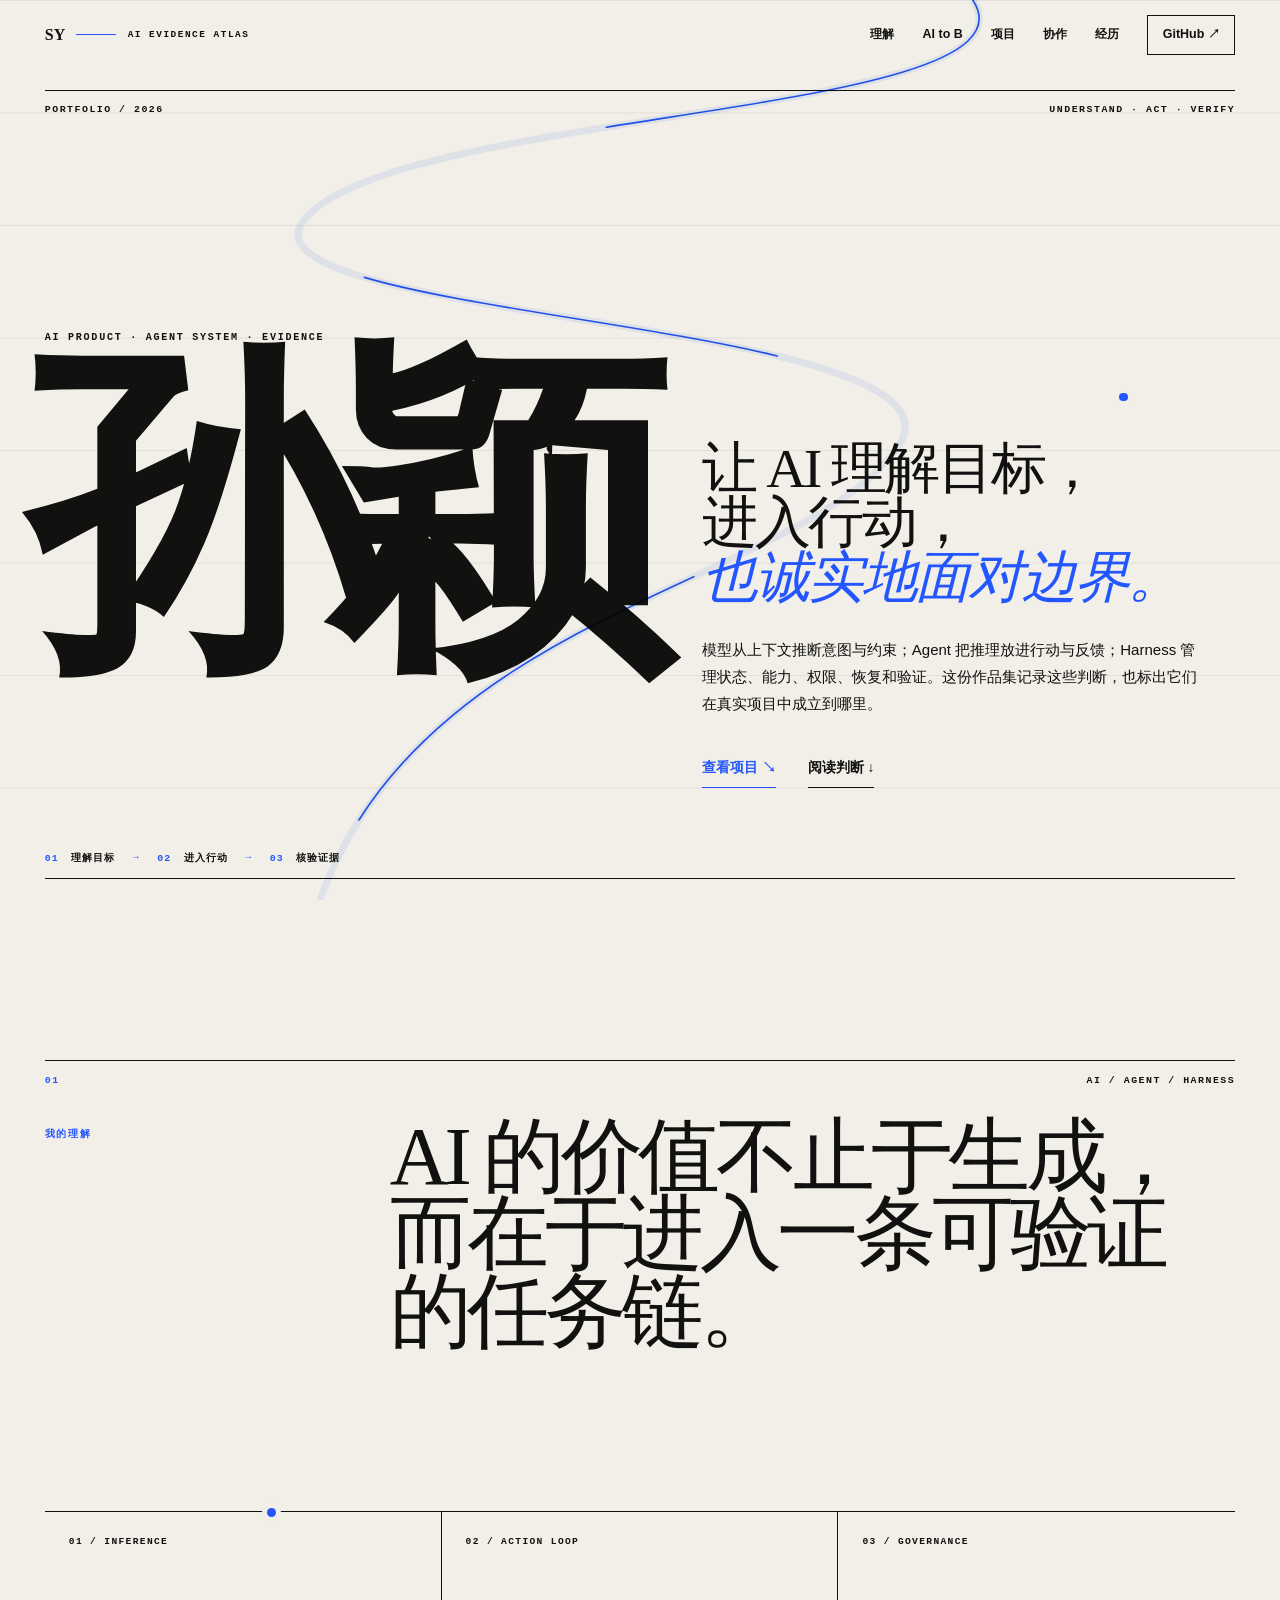
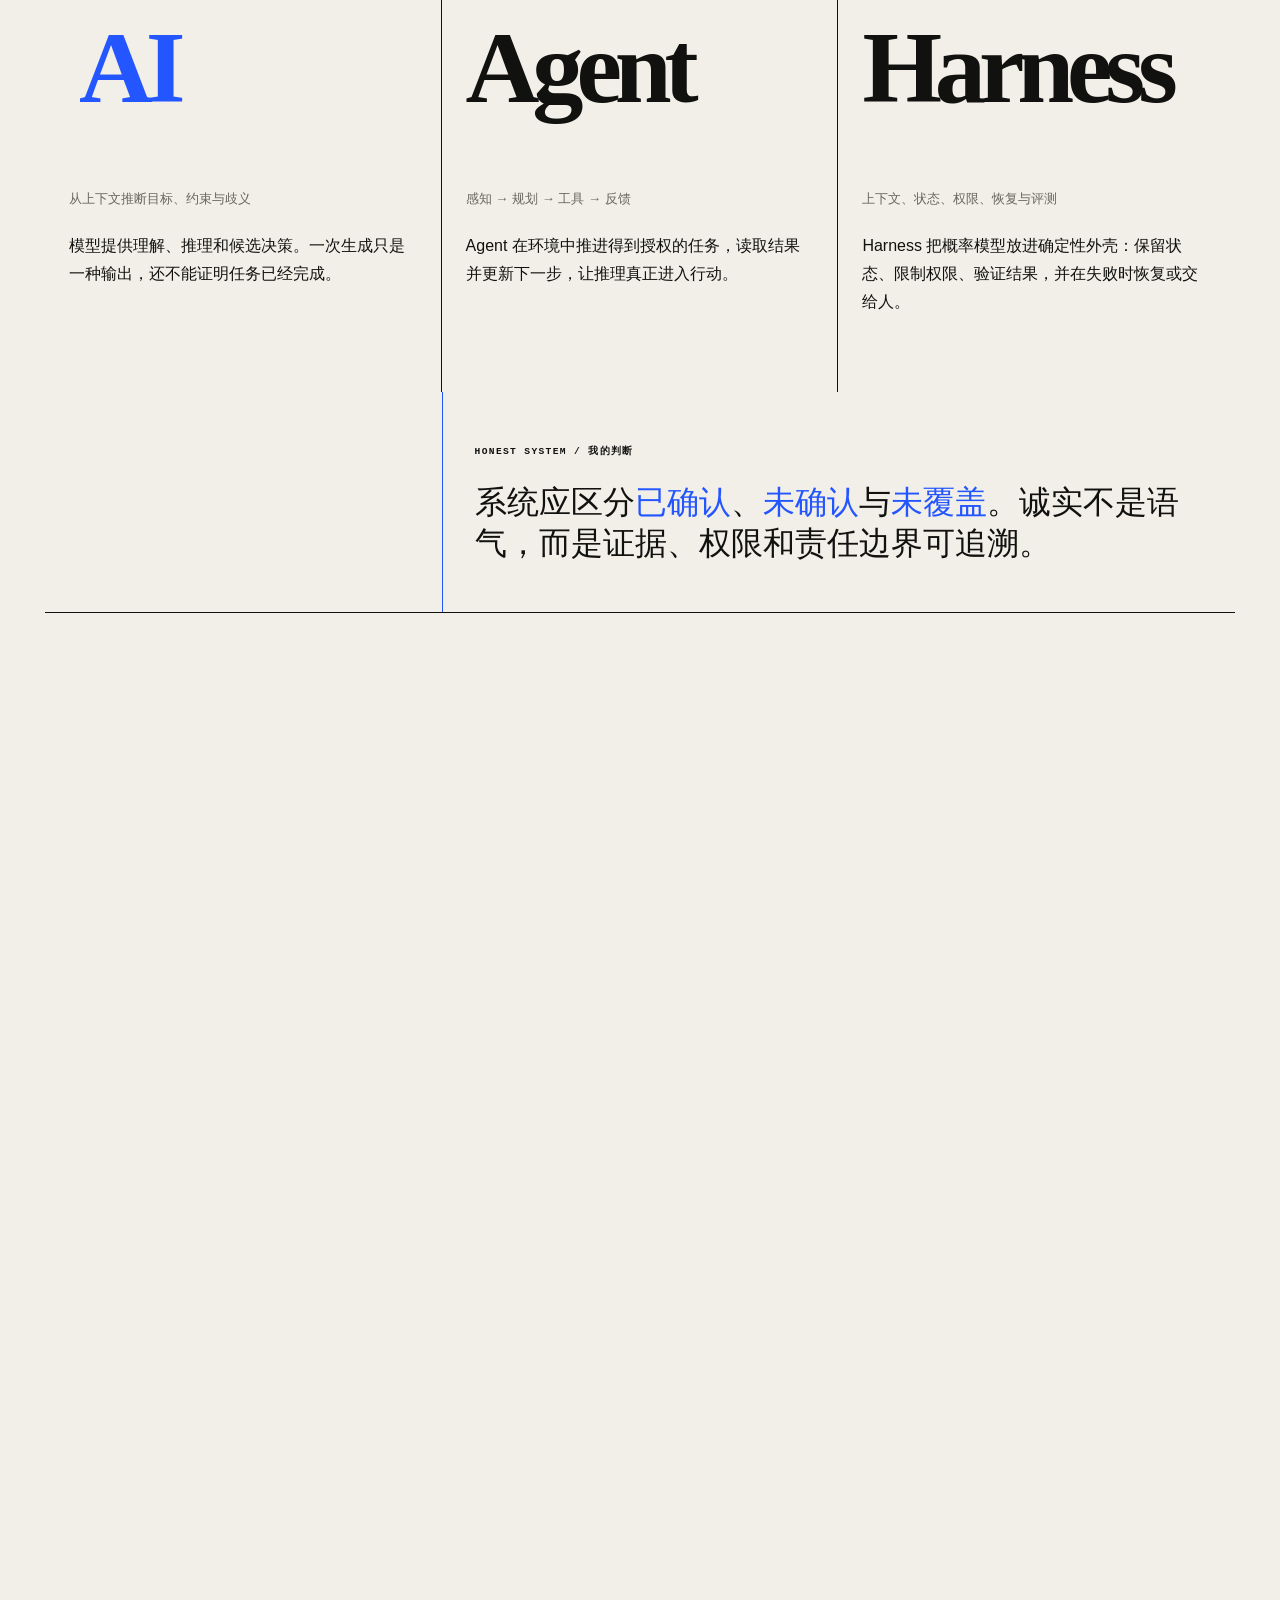
==== outputs/index.html @ bd870096 "使用真实 Slide Studio 状态重构案例" ====
<!DOCTYPE html>
<html lang="zh-CN">
<head>
  <meta charset="utf-8">
  <meta name="viewport" content="width=device-width, initial-scale=1">
  <meta name="theme-color" content="#f1efe7">
  <meta name="description" content="孙颖的 AI 作品集：AI、Agent、Harness 与真实项目的证据地图。">
  <link rel="icon" href="data:,">
  <script>document.documentElement.classList.add('has-js')</script>
  <link rel="stylesheet" href="evidence-atlas.css">
  <title>孙颖 · AI Evidence Atlas</title>
</head>
<body>
  <a class="skip-link" href="#content">跳到正文</a>
  <svg class="evidence-thread" id="evidenceThread" viewBox="0 0 100 100" preserveAspectRatio="none" aria-hidden="true">
    <path class="thread-shadow" d="M76 1 C78 9 16 10 17 19 S84 24 79 34 S16 42 18 52 S84 61 79 71 S16 80 20 99"/>
    <path class="thread-line" id="threadPath" d="M76 1 C78 9 16 10 17 19 S84 24 79 34 S16 42 18 52 S84 61 79 71 S16 80 20 99"/>
  </svg>

  <header class="site-header" id="siteHeader">
    <a class="wordmark" href="#top" aria-label="回到首页"><span>SY</span><i></i><small>AI EVIDENCE ATLAS</small></a>
    <button class="menu-toggle" type="button" aria-label="打开导航" aria-expanded="false" aria-controls="primaryNav"><span></span><span></span></button>
    <nav class="primary-nav" id="primaryNav" aria-label="主导航">
      <a href="#atlas">理解</a><a href="#business">AI to B</a><a href="#projects">项目</a><a href="#method">协作</a><a href="#experience">经历</a>
      <a class="nav-source" href="https://github.com/Ying-A1" target="_blank" rel="noopener noreferrer">GitHub ↗</a>
    </nav>
  </header>

  <main id="content">
    <section class="hero chapter" id="top" data-chapter="hero">
      <div class="hero-register" aria-hidden="true"><span>PORTFOLIO / 2026</span><span>UNDERSTAND · ACT · VERIFY</span></div>
      <div class="hero-name-wrap"><p class="hero-prelude">AI PRODUCT · AGENT SYSTEM · EVIDENCE</p><p class="hero-name"><span>孙</span><span>颖</span></p></div>
      <div class="hero-thesis" data-thread data-thread-x="76">
        <span class="thread-node" aria-hidden="true"></span>
        <h1>让 AI 理解目标，<br>进入行动，<br><em>也诚实地面对边界。</em></h1>
        <p>模型从上下文推断意图与约束；Agent 把推理放进行动与反馈；Harness 管理状态、能力、权限、恢复和验证。这份作品集记录这些判断，也标出它们在真实项目中成立到哪里。</p>
        <div class="hero-actions"><a class="text-link text-link-primary" href="#projects">查看项目 <span>↘</span></a><a class="text-link" href="#atlas">阅读判断 <span>↓</span></a></div>
      </div>
      <div class="hero-route"><span><i>01</i> 理解目标</span><b>→</b><span><i>02</i> 进入行动</span><b>→</b><span><i>03</i> 核验证据</span></div>
    </section>

    <section class="atlas chapter" id="atlas" data-chapter="atlas">
      <div class="chapter-index"><span>01</span><p>AI / AGENT / HARNESS</p></div>
      <header class="section-heading atlas-heading"><p class="eyebrow">我的理解</p><h2>AI 的价值不止于生成，<br>而在于进入一条可验证的任务链。</h2></header>
      <div class="atlas-map" data-thread data-thread-x="19">
        <span class="thread-node" aria-hidden="true"></span>
        <article class="atlas-node is-active" data-atlas-state="0"><button type="button" aria-pressed="true"><span>01 / INFERENCE</span><strong>AI</strong><i>从上下文推断目标、约束与歧义</i></button><p>模型提供理解、推理和候选决策。一次生成只是一种输出，还不能证明任务已经完成。</p></article>
        <article class="atlas-node" data-atlas-state="1"><button type="button" aria-pressed="false"><span>02 / ACTION LOOP</span><strong>Agent</strong><i>感知 → 规划 → 工具 → 反馈</i></button><p>Agent 在环境中推进得到授权的任务，读取结果并更新下一步，让推理真正进入行动。</p></article>
        <article class="atlas-node" data-atlas-state="2"><button type="button" aria-pressed="false"><span>03 / GOVERNANCE</span><strong>Harness</strong><i>上下文、状态、权限、恢复与评测</i></button><p>Harness 把概率模型放进确定性外壳：保留状态、限制权限、验证结果，并在失败时恢复或交给人。</p></article>
        <aside class="atlas-boundary"><span>HONEST SYSTEM / 我的判断</span><p>系统应区分<strong>已确认</strong>、<strong>未确认</strong>与<strong>未覆盖</strong>。诚实不是语气，而是证据、权限和责任边界可追溯。</p></aside>
      </div>
    </section>

    <section class="business chapter" id="business" data-chapter="business">
      <div class="chapter-index"><span>02</span><p>AI TO BUSINESS</p></div>
      <div class="business-intro"><header class="section-heading"><p class="eyebrow">从能力到业务</p><h2>演示一次成功，<br>只是验证的起点。</h2></header><p>AI to B 需要把模型能力放进数据、权限、评测与运营系统。PoC、业务可用、正式上线和规模化复制，是四个不同结论，需要四组不同证据。</p></div>
      <div class="stage-line" data-thread data-thread-x="78"><span class="thread-node" aria-hidden="true"></span><article><span>01</span><h3>PoC 可运行</h3><p>关键路径能够完成；记录环境、输入与运行日志。</p></article><article><span>02</span><h3>业务可用</h3><p>真实任务效果可评估；有人机分工、Badcase 与回退。</p></article><article><span>03</span><h3>正式上线</h3><p>权限、稳定性、成本与责任链满足生产要求。</p></article><article><span>04</span><h3>规模化复制</h3><p>数据和流程可以复用；版本、运营与迭代持续可控。</p></article></div>
      <div class="decision-matrix"><div class="matrix-label">DECISION AXES</div><article><span>DATA</span><h3>数据与上下文</h3><p>来源、质量、时效、隔离和访问方式。</p></article><article><span>CONTROL</span><h3>权限与部署</h3><p>身份、授权、审批、环境与错误后果。</p></article><article><span>EVAL</span><h3>评测与边界</h3><p>任务指标、人工验收和未覆盖范围。</p></article><article><span>OPS</span><h3>运行与迭代</h3><p>日志、成本、稳定性、恢复和版本管理。</p></article></div>
    </section>

    <section class="projects chapter" id="projects" data-chapter="projects">
      <div class="chapter-index chapter-index-light"><span>03</span><p>SELECTED WORK / REAL ARTIFACTS</p></div>
      <header class="projects-heading"><p class="eyebrow">项目不是陈列品</p><h2>每个项目都是一份<br>可以打开的证据档案。</h2><p>公开项目链接源码或演示；研究和原型只写已经验证的范围。</p></header>
      <article class="project-cinema" id="slide-studio" data-project-cinema data-cinema-state="0">
        <header class="project-cinema-header">
          <div class="dossier-register"><span>PROJECT DOSSIER / 01</span><span>OPEN SOURCE · MIT</span></div>
          <p class="project-cinema-kicker">CODING AGENT SKILL</p>
          <h3>Slide Studio</h3>
          <p class="project-cinema-summary">slide-studio 把 AI 生成的 HTML 幻灯片从一次性交付，变成打开后还能继续编辑、重排、换背景并导出的工作文件。</p>
          <div class="project-cinema-display" aria-hidden="true"><span>SLIDE</span><span>STUDIO</span></div>
        </header>
        <div class="project-cinema-scene">
          <div class="project-cinema-stage">
            <div class="cinema-stage-register" aria-hidden="true"><span>REAL PRODUCT STATES / 1440 × 900</span><span class="cinema-stage-state">01 · OPEN</span></div>
            <a class="cinema-screen" href="https://ying-a1.github.io/slide-studio/" target="_blank" rel="noopener noreferrer" aria-label="打开 Slide Studio 在线演示">
              <span class="cinema-screen-inner">
                <img class="cinema-frame is-active" data-cinema-frame="0" src="assets/slide-studio/live-cover.png" width="1440" height="900" loading="lazy" decoding="async" alt="Slide Studio 打开后的封面幻灯片与浏览器编辑工具栏">
                <img class="cinema-frame" data-cinema-frame="1" src="assets/slide-studio/inline-text-editing.png" width="1440" height="900" loading="lazy" decoding="async" alt="Slide Studio E 模式中直接编辑标题并显示文字格式栏" aria-hidden="true">
                <img class="cinema-frame" data-cinema-frame="2" src="assets/slide-studio/organizer-page-management.png" width="1440" height="900" loading="lazy" decoding="async" alt="Slide Studio O 模式的页面管理器，包含重排、添加、复制、删除与导出操作" aria-hidden="true">
                <img class="cinema-frame" data-cinema-frame="3" src="assets/slide-studio/export-flow.png" width="1440" height="900" loading="lazy" decoding="async" alt="Slide Studio 导出流程所使用的真实幻灯片状态" aria-hidden="true">
              </span>
            </a>
            <div class="cinema-progress" aria-hidden="true"><span></span></div>
            <p class="cinema-stage-caption"><span>01 / 04</span><b class="cinema-stage-caption-copy">打开后的单文件 Deck</b></p>
          </div>
          <ol class="project-cinema-beats" aria-label="Slide Studio 工作流程">
            <li class="cinema-beat is-active" data-cinema-beat="0"><span>01 / OPEN</span><h4>打开，就是<br>工作文件。</h4><p>固定 16:9、零运行时依赖的单文件 Deck，可以直接在浏览器中继续处理。</p></li>
            <li class="cinema-beat" data-cinema-beat="1"><span>02 / EDIT · E</span><h4>按 E，直接<br>修改内容。</h4><p>标题和正文进入直接编辑状态；选中文字后，用格式栏调整字形。</p></li>
            <li class="cinema-beat" data-cinema-beat="2"><span>03 / ORGANIZE · O</span><h4>按 O，重排<br>整份 Deck。</h4><p>页面管理器支持重排、添加、复制、删除，并提供 Export HTML。</p></li>
            <li class="cinema-beat" data-cinema-beat="3"><span>04 / EXPORT</span><h4>把当前修改<br>带回交付。</h4><p>导出当前 DOM 为可下载的 HTML，浏览器里的修改会进入工作文件。</p></li>
          </ol>
          <div class="cinema-gallery" aria-label="Slide Studio 真实界面状态">
            <figure><img src="assets/slide-studio/live-cover.png" width="1440" height="900" loading="lazy" decoding="async" alt="Slide Studio 打开后的封面幻灯片与浏览器编辑工具栏"><figcaption><span>01 / OPEN</span>打开后的单文件 Deck</figcaption></figure>
            <figure><img src="assets/slide-studio/inline-text-editing.png" width="1440" height="900" loading="lazy" decoding="async" alt="Slide Studio E 模式中直接编辑标题并显示文字格式栏"><figcaption><span>02 / EDIT · E</span>直接编辑标题与字形</figcaption></figure>
            <figure><img src="assets/slide-studio/organizer-page-management.png" width="1440" height="900" loading="lazy" decoding="async" alt="Slide Studio O 模式的页面管理器，包含重排、添加、复制、删除与导出操作"><figcaption><span>03 / ORGANIZE · O</span>管理页面并导出 HTML</figcaption></figure>
            <figure><img src="assets/slide-studio/organizer-reordered.png" width="1440" height="900" loading="lazy" decoding="async" alt="Slide Studio 页面管理器完成页面重排后的真实状态"><figcaption><span>03B / REORDER</span>重排后的页面顺序</figcaption></figure>
            <figure><img src="assets/slide-studio/export-flow.png" width="1440" height="900" loading="lazy" decoding="async" alt="Slide Studio 导出流程所使用的真实幻灯片状态"><figcaption><span>04 / EXPORT</span>将当前 DOM 导出为 HTML</figcaption></figure>
          </div>
        </div>
        <ul class="cinema-facts" aria-label="Slide Studio 已验证能力"><li><span>FILE</span><strong>单文件 · 固定 16:9 · 零运行时</strong></li><li><span>E</span><strong>直接编辑文字与字形</strong></li><li><span>O</span><strong>重排 · 添加 · 复制 · 删除 · Export HTML</strong></li><li><span>G</span><strong>打开可选背景工具</strong></li></ul>
        <footer class="project-cinema-footer">
          <p class="boundary-note"><span>BOUNDARY</span> G 的可选背景能力需要用户自己的兼容 API；导出对象是由当前 DOM 生成的 HTML 文件。</p>
          <div class="project-links"><a href="https://github.com/Ying-A1/slide-studio" target="_blank" rel="noopener noreferrer">查看源码 ↗</a><a href="https://ying-a1.github.io/slide-studio/" target="_blank" rel="noopener noreferrer">打开演示 ↗</a></div>
        </footer>
      </article>
      <article class="agent-dossier dossier" id="personal-agent" data-dossier="personal-agent" data-thread data-thread-x="72">
        <span class="thread-node" aria-hidden="true"></span>
        <div class="dossier-register"><span>PROJECT DOSSIER / 02</span><span>ANDROID PROTOTYPE · OPENMINIS</span></div>
        <div class="agent-layout">
          <header><p class="eyebrow">PERSONAL AGENT</p><h3>终端认识我，<br>Web 连接世界，<br><em>Harness 保持可靠。</em></h3><p>基于 OpenMinis 的 Android Personal Agent 原型。我用它把 AI Native 终端、Personal Agent、AI Native Web 与 Harness 的关系，放进 Android 的身份、权限、生命周期和构建环境中检验。</p></header>
          <div class="agent-system"><article><span>01 / CARRIER</span><strong>AI Native 终端</strong><p>身份、权限、设备事件和执行环境。</p></article><article><span>02 / PRODUCT FORM</span><strong>Personal Agent</strong><p>围绕目标、上下文和注意力推进得到授权的任务。</p></article><article><span>03 / CAPABILITY</span><strong>AI Native Web</strong><p>通过 API、MCP、工具和受控浏览器连接服务。</p></article><article><span>04 / RUNTIME</span><strong>Harness</strong><p>管理上下文、状态、路由、授权、恢复、Trace 与评测。</p></article></div>
        </div>
        <div class="agent-evidence"><div><span>VERIFIED / 01</span><strong>Provider 接入</strong></div><div><span>VERIFIED / 02</span><strong>定向回归</strong></div><div><span>VERIFIED / 03</span><strong>Android 构建</strong></div><div class="unconfirmed"><span>UNCONFIRMED / 04</span><strong>真机跨应用 E2E</strong></div></div>
        <p class="boundary-note"><span>BOUNDARY</span> 这是第一阶段 Android 原型，不代表完整操作系统。没有设备或模拟器证据，因此未把安装、启动和真机跨应用行为写成已完成能力。</p>
        <div class="project-links"><a href="https://github.com/OpenMinis/OpenMinis" target="_blank" rel="noopener noreferrer">OpenMinis 源项目 ↗</a><a href="https://github.com/Ying-A1/qiguang-nia-releases/releases/tag/v1.14-ai-juren" target="_blank" rel="noopener noreferrer">Android Demo 发布记录 ↗</a></div>
      </article>

      <div class="project-index" id="projectIndex">
        <div class="project-index-copy"><p class="eyebrow">THREE WORKING ARTIFACTS</p><h3>把同一种方法，<br>放进不同问题。</h3></div>
        <div class="project-selectors" role="tablist" aria-label="其他开源项目">
          <button type="button" role="tab" aria-selected="true" aria-controls="projectPreviewMiaoda" id="tabMiaoda" data-project-tab="miaoda"><span>03</span><strong>Miaoda Game Remix</strong><small>秒哒小游戏复刻 Skill</small></button>
          <button type="button" role="tab" aria-selected="false" aria-controls="projectPreviewTranscript" id="tabTranscript" data-project-tab="transcript"><span>04</span><strong>Transcript Fidelity</strong><small>先保真，再总结</small></button>
          <button type="button" role="tab" aria-selected="false" aria-controls="projectPreviewNative" id="tabNative" data-project-tab="native"><span>05</span><strong>AI Native 研究</strong><small>产品关系与系统边界</small></button>
        </div>
        <div class="project-previews" data-thread data-thread-x="22">
          <span class="thread-node" aria-hidden="true"></span>
          <section role="tabpanel" id="projectPreviewMiaoda" aria-labelledby="tabMiaoda" data-project-panel="miaoda">
            <span>OPEN SOURCE / V1</span><h4>Miaoda<br>Game Remix</h4><p>秒哒小游戏复刻 Skill；v1 已实现斗地主模板，其余模板仍是占位。</p><a href="https://github.com/Ying-A1/miaoda-game-remix" target="_blank" rel="noopener noreferrer">查看源码 ↗</a>
          </section>
          <section role="tabpanel" id="projectPreviewTranscript" aria-labelledby="tabTranscript" data-project-panel="transcript" hidden>
            <span>OPEN SOURCE / TWO OUTPUTS</span><h4>Transcript<br>Fidelity</h4><p>保真逐字稿保留提问、异议与限定条件；关键信息与待办另行整理，并回指原文。</p><a href="https://github.com/Ying-A1/transcript-fidelity" target="_blank" rel="noopener noreferrer">查看源码 ↗</a>
          </section>
          <section role="tabpanel" id="projectPreviewNative" aria-labelledby="tabNative" data-project-panel="native" hidden>
            <span>RESEARCH DIRECTION</span><h4>AI Native<br>系统研究</h4><p>研究终端、Personal Agent、AI Native Web 与 Harness 的关系；系统能力以已验证的 Android 原型为界。</p><a href="#personal-agent">查看原型证据 ↑</a>
          </section>
        </div>
      </div>
    </section>

    <section class="method chapter" id="method" data-chapter="method">
      <div class="chapter-index"><span>04</span><p>AI COLLABORATIVE DEVELOPMENT</p></div>
      <div class="method-intro"><header class="section-heading"><p class="eyebrow">AI 协作开发</p><h2>把模型放进一条<br>可以审阅的开发链。</h2></header><p>我用 Codex、Claude Code 等工具辅助阅读材料、分析仓库、实现和验证；目标、事实边界、关键判断和最终验收由我负责。</p></div>
      <div class="workflow-wrap" data-thread data-thread-x="20"><span class="thread-node" aria-hidden="true"></span><ol class="workflow"><li><span>01 / SOURCE</span><h3>分析一手材料</h3><p>仓库、文档、日志和历史构成事实底座。</p></li><li><span>02 / FRAME</span><h3>界定目标与边界</h3><p>明确约束、责任和完成标准。</p></li><li><span>03 / BUILD</span><h3>在仓库中实现</h3><p>形成可审阅、可比较的变更。</p></li><li><span>04 / VERIFY</span><h3>验证用户结果</h3><p>检查测试、浏览器与最终产物。</p></li></ol></div>
    </section>

    <section class="experience chapter" id="experience" data-chapter="experience">
      <div class="chapter-index"><span>05</span><p>EXPERIENCE / SELECTED SCOPE</p></div>
      <header class="section-heading experience-heading"><p class="eyebrow">过往经历</p><h2>从模型与数据，<br>走到方案与交付。</h2></header>
      <div class="experience-list" data-thread data-thread-x="19"><span class="thread-node" aria-hidden="true"></span><article><span>NOW</span><div><p>百度 · 企业云与 AI 方案</p><h3>连接需求、能力与交付边界</h3><p>从企业需求与能力映射出发，通过 PoC 识别 GAP，并以证据界定交付和验收范围。</p></div></article><article><span>PAST</span><div><p>字节跳动 · 多模态 Prompt</p><h3>把模型优化变成可评估的任务</h3><p>用样本反馈、任务拆解与标准化测试推进多模态 Prompt 迭代。</p></div></article></div>
    </section>

    <section class="finale chapter" id="contact" data-chapter="finale" data-thread data-thread-x="78"><span class="thread-node" aria-hidden="true"></span><p>UNDERSTAND · ACT · VERIFY</p><h2>让结果可以核验。</h2><a href="https://github.com/Ying-A1" target="_blank" rel="noopener noreferrer">查看 GitHub ↗</a><footer><span>© <span id="year">2026</span> 孙颖 · Git 维护</span><a href="#top">BACK TO TOP ↑</a></footer></section>
  </main>
  <script src="evidence-atlas.js" defer></script>
</body>
</html>
---- outputs/evidence-atlas.css ----
:root{--paper:#f1efe7;--paper-hi:#faf9f4;--ink:#11110f;--muted:#686860;--line:#c8c5ba;--blue:#2456ff;--red:#d64a28;--dark:#11110f;--dark-ink:#f1efe7;--pad:max(1.1rem,3.5vw);--ease:cubic-bezier(.16,1,.3,1);--serif:Georgia,'Songti SC','STSong',serif;--sans:Arial,'PingFang SC','Hiragino Sans GB',sans-serif;--mono:'SFMono-Regular',Consolas,'Liberation Mono',monospace}

/* Lower chapters */
.method-intro{display:grid;grid-template-columns:1.35fr 1fr;gap:8vw;margin-top:5rem}.method-intro>p{align-self:end;font-size:1.08rem;line-height:1.8;max-width:35rem}.workflow-wrap{position:relative;margin-top:9rem}.workflow-wrap>.thread-node{left:19.7%;top:-.25rem}.workflow{list-style:none;display:grid;grid-template-columns:repeat(4,1fr);padding:0;margin:0;border-top:1px solid;border-bottom:1px solid}.workflow>li{min-height:22rem;padding:1.2rem;border-right:1px solid}.workflow>li:last-child{border:0}.workflow h3{font:600 1.25rem var(--serif);margin:6rem 0 1rem}.workflow p{line-height:1.7;color:var(--muted)}
.experience-heading{display:grid;grid-template-columns:1fr 2.2fr;margin-top:5rem}.experience-heading .eyebrow{padding-top:.6rem}.experience-heading>p:last-child{grid-column:2}.experience-list{position:relative;margin:9rem 0 0 18vw;border-top:1px solid}.experience-list>.thread-node{left:-.25rem;top:49%}.experience-list article{display:grid;grid-template-columns:1fr 2.5fr;padding:2rem 0;border-bottom:1px solid}.experience-list h3{font:500 clamp(1.8rem,3vw,3.2rem)/1.1 var(--serif);margin:.7rem 0 1.5rem}.experience-list article div>p:first-child{font:600 .68rem var(--mono);letter-spacing:.12em;color:var(--blue)}.experience-list article div>p:last-child{max-width:50rem;line-height:1.75;color:var(--muted)}
.finale{min-height:90svh;background:var(--blue);color:#fff;display:flex;flex-direction:column;justify-content:center;align-items:center;text-align:center;content-visibility:auto}.finale>.thread-node{right:21.7%;top:0;background:#fff;box-shadow:0 0 0 5px var(--blue)}.finale>p{font:600 .65rem var(--mono);letter-spacing:.16em}.finale h2{font:500 clamp(3rem,7vw,8rem)/.94 var(--serif);letter-spacing:-.06em;margin:2rem 0 3rem}.finale>a{font-weight:700;text-decoration:none;border:1px solid;padding:1rem 1.5rem}.finale footer{position:absolute;left:var(--pad);right:var(--pad);bottom:2rem;display:flex;justify-content:space-between;font:600 .62rem var(--mono);letter-spacing:.1em}.finale footer a{text-decoration:none}
@keyframes thread-enter{to{stroke-dashoffset:0}}@keyframes name-in{to{opacity:1;transform:none}}
@media(max-width:900px){.primary-nav{position:fixed;inset:0;background:var(--paper);display:flex;flex-direction:column;align-items:flex-start;justify-content:center;padding:5rem var(--pad);transform:translateY(-105%);transition:transform .45s var(--ease)}.primary-nav.is-open{transform:none}.primary-nav a{font:500 2.5rem var(--serif)}.primary-nav .nav-source{font:700 .9rem var(--sans)}.menu-toggle{position:relative;z-index:2;display:block}.menu-toggle[aria-expanded=true] span:first-child{transform:translateY(3px) rotate(45deg)}.menu-toggle[aria-expanded=true] span:last-child{transform:translateY(-3px) rotate(-45deg)}body.menu-open{overflow:hidden}.hero{grid-template-columns:1fr}.hero-name-wrap{align-self:start;margin-top:8vh}.hero-name{font-size:42vw}.hero-thesis{padding:1rem 0 4rem}.atlas-heading,.business-intro,.slide-title,.agent-layout,.method-intro,.experience-heading{grid-template-columns:1fr}.atlas-heading h2,.business-intro .section-heading,.slide-title>p,.agent-layout header>p:last-child,.method-intro>p{margin-top:3rem}.decision-matrix{grid-template-columns:1fr 1fr}.matrix-label{grid-column:1/-1}.project-index{grid-template-columns:1fr}.project-index-copy{padding-right:0}.project-selectors,.project-previews{border-left:0;border-top:1px solid #555}.workflow{grid-template-columns:1fr 1fr}.workflow>li{min-height:16rem}.experience-list{margin-left:0}}
@media(max-width:620px){:root{--pad:1.1rem}.chapter{padding:6.5rem var(--pad)}.hero{min-height:100svh;padding-top:5.2rem}.hero-register span:last-child{display:none}.hero-prelude{font-size:.55rem}.hero-name{font-size:42vw;margin-top:1.5rem}.hero-thesis h1{font-size:2.75rem}.hero-thesis>p{font-size:.9rem;line-height:1.7}.hero-route{justify-content:space-between;gap:.4rem}.hero-route b{display:none}.hero-route span{font-size:.52rem}.evidence-thread{left:-3px;width:24px;overflow:visible;mix-blend-mode:multiply}.thread-shadow{display:none}.section-heading h2,.projects-heading h2{font-size:3.15rem}.atlas-heading{display:block}.atlas-map,.stage-line{grid-template-columns:1fr}.atlas-node{min-height:0;border-right:0;border-bottom:1px solid}.atlas-node button{min-height:15rem}.atlas-node button strong{font-size:5.5rem}.atlas-boundary{grid-column:auto;padding-left:1rem}.business-intro{display:block}.stage-line article{min-height:13rem;border-right:0;border-bottom:1px solid}.stage-line h3{margin-top:3rem}.decision-matrix{display:block}.decision-matrix>*{border-right:0;border-bottom:1px solid}.projects-heading{margin:4rem 0 7rem}.slide-title{display:block}.slide-title h3{font-size:29vw}.slide-title>p{font-size:1rem}.capability-rail{grid-template-columns:1fr 1fr}.agent-layout{display:block}.agent-layout header h3{font-size:3.5rem}.agent-system{margin-top:4rem}.agent-system article{display:block}.agent-system p{margin-bottom:0}.agent-evidence{grid-template-columns:1fr 1fr}.agent-evidence>div{min-height:8rem}.project-index{display:block}.project-index-copy{padding:2rem 0}.project-previews{min-height:0;padding:2rem 1rem}.project-previews section{display:block!important}.project-previews section+section{border-top:1px solid #555;margin-top:4rem;padding-top:4rem}.project-selectors{display:none}.workflow{display:block;border-bottom:0}.workflow>li{min-height:0;padding:2rem 1rem;border-right:0;border-bottom:1px solid}.workflow h3{margin-top:3rem}.experience-heading{display:block}.experience-list article{grid-template-columns:4rem 1fr}.finale h2{font-size:3.3rem}.finale footer{align-items:center}.finale footer a{font-size:.55rem}}
@media(prefers-reduced-motion:reduce){html{scroll-behavior:auto}*,*::before,*::after{animation:none!important;transition-duration:.01ms!important;transition-delay:0ms!important}.thread-line{stroke-dashoffset:0}.hero-name span,.slide-artifact img{opacity:1;transform:none}}
@media(scripting:none){.thread-line{stroke-dashoffset:0}.hero-name span,.slide-artifact img{opacity:1;transform:none}.primary-nav{transform:none}.project-selectors{display:none}.project-previews [hidden]{display:block}.project-previews section+section{border-top:1px solid;margin-top:4rem;padding-top:4rem}}
*{box-sizing:border-box}html{scroll-behavior:smooth;scroll-padding-top:5rem;background:var(--paper)}body{margin:0;background:var(--paper);color:var(--ink);font-family:var(--sans);font-size:16px;overflow-x:hidden}a{color:inherit}button{font:inherit}img{max-width:100%}.skip-link{position:fixed;z-index:1000;left:1rem;top:1rem;transform:translateY(-160%);padding:.8rem 1rem;background:var(--blue);color:#fff}.skip-link:focus{transform:none}a:focus-visible,button:focus-visible,summary:focus-visible{outline:2px solid var(--blue);outline-offset:5px}
.evidence-thread{position:fixed;z-index:30;inset:0;width:100%;height:100%;pointer-events:none;mix-blend-mode:multiply}.thread-line,.thread-shadow{fill:none;vector-effect:non-scaling-stroke}.thread-shadow{stroke:rgba(36,86,255,.09);stroke-width:7}.thread-line{stroke:var(--blue);stroke-width:1.65;stroke-linecap:round;stroke-linejoin:round;stroke-dasharray:420;stroke-dashoffset:420}.is-ready .thread-line{animation:thread-enter 1.1s var(--ease) forwards}.thread-node{position:absolute;width:.55rem;height:.55rem;border-radius:50%;background:var(--blue);box-shadow:0 0 0 5px var(--paper);z-index:3}
.thread-line,.thread-shadow{transition:d .36s var(--ease),stroke .36s ease,opacity .36s ease}.evidence-thread{transition:opacity .36s ease}body[data-current-chapter="projects"] .evidence-thread{opacity:.11}body[data-current-chapter="finale"] .evidence-thread{mix-blend-mode:normal}body[data-current-chapter="finale"] .thread-shadow{opacity:0}body[data-current-chapter="finale"] .thread-line{stroke:rgba(255,255,255,.42);opacity:.72}
.site-header{position:fixed;z-index:60;inset:0 0 auto;display:flex;align-items:center;justify-content:space-between;min-height:4.4rem;padding:0 var(--pad);border-bottom:1px solid transparent;transition:background .2s ease,border-color .2s ease}.site-header.is-scrolled{background:rgba(241,239,231,.94);border-color:var(--line)}.wordmark{display:flex;align-items:center;gap:.7rem;text-decoration:none}.wordmark>span{font:800 1rem var(--serif)}.wordmark i{width:2.5rem;height:1px;background:var(--blue)}.wordmark small{font:600 .59rem var(--mono);letter-spacing:.16em}.primary-nav{display:flex;align-items:center;gap:clamp(1rem,2.2vw,2.7rem)}.primary-nav a{font-size:.78rem;font-weight:600;text-decoration:none;padding:.8rem 0;border-bottom:1px solid transparent}.primary-nav a.is-current{color:var(--blue);border-color:var(--blue)}.primary-nav .nav-source{border:1px solid;padding:.65rem .9rem}.menu-toggle{display:none;border:0;background:transparent;width:2.8rem;height:2.8rem}.menu-toggle span{display:block;width:1.4rem;height:1px;margin:.35rem auto;background:currentColor}
.chapter{position:relative;z-index:2;padding:8rem var(--pad);content-visibility:auto;contain-intrinsic-size:auto 900px}.chapter-index{display:flex;justify-content:space-between;align-items:center;padding-top:.85rem;border-top:1px solid}.chapter-index span,.chapter-index p{font:600 .62rem var(--mono);letter-spacing:.15em;margin:0}.chapter-index span{color:var(--blue)}.chapter-index-light{color:var(--dark-ink);border-color:#555}.section-heading .eyebrow,.projects-heading .eyebrow,.agent-layout .eyebrow,.project-index-copy .eyebrow{font:600 .64rem var(--mono);letter-spacing:.16em;color:var(--blue);margin:0 0 2rem}.section-heading h2,.projects-heading h2{font:500 clamp(3rem,6.4vw,7rem)/.95 var(--serif);letter-spacing:-.055em;margin:0}.section-heading>p:last-child{line-height:1.75;color:var(--muted);max-width:38rem}
.hero{min-height:100svh;padding:5.6rem var(--pad) 1.3rem;display:grid;grid-template-columns:1.05fr .95fr;grid-template-rows:auto 1fr auto;overflow:hidden;content-visibility:visible}.hero::before{position:absolute;inset:0;content:'';background:linear-gradient(90deg,transparent calc(25% - .5px),rgba(17,17,15,.1) 25%,transparent calc(25% + .5px),transparent calc(50% - .5px),rgba(17,17,15,.1) 50%,transparent calc(50% + .5px),transparent calc(75% - .5px),rgba(17,17,15,.1) 75%,transparent calc(75% + .5px)),linear-gradient(rgba(17,17,15,.07) 1px,transparent 1px);background-size:100% 100%,100% 12.5vh;pointer-events:none}.hero-register{grid-column:1/-1;display:flex;justify-content:space-between;border-top:1px solid;padding-top:.85rem;font:600 .62rem var(--mono);letter-spacing:.15em}.hero-name-wrap{align-self:center;z-index:2}.hero-prelude{font:600 .63rem var(--mono);letter-spacing:.17em}.hero-name{font:800 clamp(8rem,27vw,28rem)/.73 var(--serif);letter-spacing:-.13em;white-space:nowrap;margin:3rem 0 0;transform:translateX(-.055em)}.hero-name span{display:inline-block;opacity:0;transform:translateY(20px);animation:name-in .9s var(--ease) forwards}.hero-name span+span{animation-delay:.08s}.hero-thesis{position:relative;align-self:end;z-index:3;max-width:43rem;padding:0 2.5vw 7vh}.hero-thesis .thread-node{right:19%;top:-3rem}.hero-thesis h1{font:500 clamp(2.5rem,4.35vw,5rem)/.98 var(--serif);letter-spacing:-.048em;margin:0 0 2rem}.hero-thesis h1 em{font-weight:400;color:var(--blue)}.hero-thesis>p{font-size:clamp(.94rem,1.15vw,1.12rem);line-height:1.8;max-width:38rem;margin:0 0 2rem}.hero-actions{display:flex;gap:2rem}.text-link{font-size:.86rem;font-weight:700;text-decoration:none;border-bottom:1px solid;padding:.6rem 0}.text-link-primary{color:var(--blue)}.hero-route{grid-column:1/-1;z-index:2;display:flex;gap:1.1rem;align-items:center;padding-bottom:.85rem;border-bottom:1px solid;font:600 .62rem var(--mono);letter-spacing:.1em}.hero-route i{font-style:normal;color:var(--blue);margin-right:.35rem}.hero-route b{font-weight:400;color:var(--blue)}
.atlas{padding-top:10rem}.atlas-heading{display:grid;grid-template-columns:1fr 2.45fr;margin-top:2rem}.atlas-heading .eyebrow{padding-top:.6rem}.atlas-map{position:relative;display:grid;grid-template-columns:repeat(3,1fr);margin-top:10rem;border-top:1px solid;border-bottom:1px solid}.atlas-map>.thread-node{left:18.7%;top:-.25rem}.atlas-node{min-height:30rem;border-right:1px solid}.atlas-node:nth-of-type(3){border-right:0}.atlas-node button{display:flex;flex-direction:column;align-items:flex-start;width:100%;min-height:20rem;padding:1.5rem;border:0;background:transparent;color:inherit;text-align:left;cursor:pointer}.atlas-node button span,.atlas-boundary>span{font:600 .6rem var(--mono);letter-spacing:.14em}.atlas-node button strong{font:600 clamp(4rem,8vw,9rem)/1 var(--serif);letter-spacing:-.07em;margin:auto 0;transition:color .55s var(--ease),transform .55s var(--ease)}.atlas-node button i{font-size:.82rem;font-style:normal;color:var(--muted)}.atlas-node>p{max-width:25rem;line-height:1.75;padding:0 1.5rem 1.7rem;margin:0}.atlas-node.is-active strong{color:var(--blue);transform:translateX(.1em)}.atlas-boundary{grid-column:2/4;padding:3rem 2rem;border-left:1px solid var(--blue)}.atlas-boundary p{font:500 clamp(1.55rem,2.5vw,2.6rem)/1.28 var(--serif);max-width:48rem;margin:1.5rem 0 0}.atlas-boundary strong{font-weight:500;color:var(--blue)}
.business-intro{display:grid;grid-template-columns:1.3fr 1fr;gap:9vw;margin-top:5rem}.business-intro>p{align-self:end;font-size:1.12rem;line-height:1.8;max-width:35rem}.stage-line{position:relative;display:grid;grid-template-columns:repeat(4,1fr);margin-top:8rem;border-top:1px solid}.stage-line>.thread-node{right:21.7%;top:-.25rem}.stage-line article{min-height:18rem;padding:1.3rem;border-right:1px solid}.stage-line article:last-child{border-right:0}.stage-line span,.decision-matrix span{font:600 .62rem var(--mono);letter-spacing:.13em;color:var(--blue)}.stage-line h3,.decision-matrix h3{font:600 1.35rem var(--serif);margin:5rem 0 1rem}.stage-line p,.decision-matrix p{line-height:1.7;color:var(--muted)}.decision-matrix{display:grid;grid-template-columns:1fr repeat(4,1.35fr);margin-top:7rem;border-top:1px solid;border-bottom:1px solid}.decision-matrix>*{padding:1.2rem;border-right:1px solid}.decision-matrix>*:last-child{border:0}.matrix-label{font:600 .62rem var(--mono);letter-spacing:.14em}.decision-matrix h3{margin:3rem 0 1rem}
.projects{background:var(--dark);color:var(--dark-ink);padding-bottom:12rem}.projects .thread-node{box-shadow:0 0 0 5px var(--dark)}.projects-heading{margin:6rem 0 11rem 18vw}.projects-heading>p:last-child{max-width:32rem;line-height:1.7;color:#aaa}.slide-dossier,.agent-dossier{max-width:112rem;margin:0 auto 12rem}.dossier-register{display:flex;justify-content:space-between;padding:.85rem 0;border-top:1px solid #555;font:600 .62rem var(--mono);letter-spacing:.15em}.slide-title{display:grid;grid-template-columns:1.4fr 1fr;gap:6vw}.slide-title>div>p{font:600 .62rem var(--mono);letter-spacing:.15em;margin-top:4rem}.slide-title h3{font:600 clamp(6rem,14vw,15rem)/.73 var(--serif);letter-spacing:-.09em;margin:1.5rem 0 4rem}.slide-title h3 em{color:#7590ff}.slide-title>p{align-self:end;font-size:1.15rem;line-height:1.75;margin-bottom:4rem}.slide-artifact{position:relative;display:block;color:inherit;text-decoration:none}.slide-artifact>.thread-node{left:21.7%;top:-.25rem}.slide-artifact figure{margin:0;overflow:hidden}.slide-artifact img{display:block;width:100%;height:auto;object-fit:contain;transform:translateY(4rem);opacity:0;transition:transform .7s var(--ease),opacity .7s ease}.slide-artifact.is-visible img{transform:none;opacity:1}.slide-artifact figcaption{margin-top:.85rem;font:600 .62rem var(--mono);letter-spacing:.12em}.capability-rail{list-style:none;display:grid;grid-template-columns:repeat(4,1fr);padding:0;margin:3rem 0;border-top:1px solid #555}.capability-rail li{padding:1.3rem 0}.capability-rail span,.capability-rail small{display:block;font:600 .58rem var(--mono);color:#999}.capability-rail strong{display:block;margin:.65rem 0;font:600 1rem var(--serif)}.capability-rail span{color:#7590ff}.project-links{display:flex;gap:2.5rem;margin-top:2rem}.project-links a{font-weight:700;text-decoration:none;border-bottom:1px solid;padding:.5rem 0}.agent-dossier{position:relative}.agent-dossier>.thread-node{right:27.7%;top:-.25rem}.agent-layout{display:grid;grid-template-columns:1fr 1.2fr;gap:8vw;margin-top:5rem}.agent-layout header h3{font:500 clamp(3.5rem,6vw,7rem)/.95 var(--serif);letter-spacing:-.055em;margin:0}.agent-layout header h3 em{color:#7590ff;font-weight:400}.agent-layout header>p:last-child{line-height:1.8;color:#bbb;max-width:38rem;margin-top:3rem}.agent-system{border-top:1px solid #555}.agent-system article{display:grid;grid-template-columns:1fr 1.2fr;padding:1.3rem 0;border-bottom:1px solid #555}.agent-system span,.agent-evidence span,.project-previews>section>span,.workflow>li>span,.experience-list>article>span{font:600 .59rem var(--mono);letter-spacing:.13em;color:#7590ff}.agent-system strong{font:600 1.3rem var(--serif)}.agent-system p{grid-column:2;line-height:1.65;color:#999}.agent-evidence{display:grid;grid-template-columns:repeat(4,1fr);margin-top:6rem;border-top:1px solid #555;border-bottom:1px solid #555}.agent-evidence>div{display:flex;min-height:10rem;padding:1.2rem;border-right:1px solid #555;flex-direction:column;justify-content:space-between}.agent-evidence>div:last-child{border:0}.agent-evidence strong{font:600 1.15rem var(--serif)}.agent-evidence .unconfirmed span{color:#ff7452}.boundary-note{max-width:60rem;margin:2rem 0 0;line-height:1.75;color:#bbb}.boundary-note span{font:600 .6rem var(--mono);letter-spacing:.12em;color:#7590ff;margin-right:1rem}.project-index{display:grid;grid-template-columns:.8fr 1fr 1.55fr;margin-top:12rem;border-top:1px solid #555;border-bottom:1px solid #555}.project-index-copy{padding:2rem 3rem 2rem 0}.project-index-copy h3{font:500 clamp(2.5rem,4vw,4.7rem)/1 var(--serif);letter-spacing:-.05em}.project-selectors{border-left:1px solid #555}.project-selectors button{width:100%;display:grid;grid-template-columns:2rem 1fr;gap:.5rem;padding:1.5rem;border:0;border-bottom:1px solid #555;background:transparent;color:inherit;text-align:left;cursor:pointer}.project-selectors button:last-child{border-bottom:0}.project-selectors button[aria-selected=true]{background:var(--dark-ink);color:var(--dark)}.project-selectors span{grid-row:1/3;color:#7590ff;font:600 .6rem var(--mono)}.project-selectors strong{font:600 1.05rem var(--serif)}.project-selectors small{grid-column:2;color:#999}.project-previews{position:relative;border-left:1px solid #555;min-height:36rem;padding:3rem}.project-previews>.thread-node{left:-.25rem;top:17%}.project-previews>section>h4{font:500 clamp(2.4rem,3.7vw,4.3rem)/1 var(--serif);letter-spacing:-.05em;margin:3rem 0}.project-previews>section>p{line-height:1.7;color:#aaa;margin-top:3rem}.project-previews a{display:inline-block;text-decoration:none;border-bottom:1px solid;margin-top:2rem;padding:.5rem 0;font-weight:700}.project-previews [hidden]{display:none}

/* Slide Studio — one cinematic scene, ordinary semantic content underneath. */
.project-cinema{max-width:112rem;margin:0 auto 12rem}.project-cinema-header{position:relative;min-height:46rem;overflow:hidden}.project-cinema-kicker{font:600 .62rem var(--mono);letter-spacing:.15em;margin:4rem 0 0}.project-cinema-header>h3{position:absolute;width:1px;height:1px;overflow:hidden;clip:rect(0 0 0 0);clip-path:inset(50%);white-space:nowrap}.project-cinema-summary{position:relative;z-index:2;max-width:31rem;margin:clamp(15rem,26vw,28rem) 0 4rem auto;font-size:1.08rem;line-height:1.8;color:#c7c7c0}.project-cinema-display{position:absolute;z-index:1;inset:7.5rem 0 auto;display:flex;flex-direction:column;pointer-events:none;font:600 clamp(7rem,17vw,18.5rem)/.68 var(--serif);letter-spacing:-.105em;color:#f1efe7}.project-cinema-display span{display:block;opacity:0;transform:translateY(3rem);transition:transform .9s var(--ease),opacity .65s ease}.project-cinema-display span:last-child{align-self:flex-end;color:#7590ff;transition-delay:.08s}.project-cinema.is-title-visible .project-cinema-display span{opacity:1;transform:none}.project-cinema-scene{display:grid;grid-template-columns:minmax(0,1.72fr) minmax(17rem,.72fr);gap:clamp(2rem,5vw,6rem);min-height:272svh}.project-cinema-stage{position:sticky;top:4.4rem;height:calc(100svh - 4.4rem);display:flex;flex-direction:column;justify-content:center;align-self:start;padding:1rem 0 1.4rem}.cinema-stage-register,.cinema-stage-caption{display:flex;justify-content:space-between;gap:1rem;margin:0;padding:.8rem 0;font:600 .58rem var(--mono);letter-spacing:.13em;color:#9a9a94}.cinema-screen{display:flex;align-items:center;justify-content:center;min-height:0;flex:1;color:inherit;text-decoration:none;border:1px solid #454542;background:#181816;overflow:hidden}.cinema-screen-inner{position:relative;display:flex;align-items:center;justify-content:center;width:100%;height:100%;padding:clamp(.55rem,1.4vw,1.25rem);overflow:hidden}.cinema-screen img{display:block;width:100%;height:100%;object-fit:contain;transform-origin:center;transition:transform .76s var(--ease),opacity .4s ease;will-change:transform}.cinema-focus-frame{position:absolute;border:1px solid rgba(117,144,255,.9);box-shadow:0 0 0 999px rgba(8,8,7,.14);opacity:0;transition:transform .76s var(--ease),opacity .35s ease;pointer-events:none}.project-cinema[data-cinema-state="1"] .cinema-screen img{transform:scale(1.045) translate3d(1.1%,.2%,0)}.project-cinema[data-cinema-state="1"] .cinema-focus-frame{left:18%;top:16%;width:62%;height:56%;opacity:1;transform:translate3d(2%,0,0)}.project-cinema[data-cinema-state="2"] .cinema-screen img{transform:scale(1.035) translate3d(-.8%,-.5%,0)}.project-cinema[data-cinema-state="2"] .cinema-focus-frame{left:2.4%;top:12%;width:15%;height:76%;opacity:1;transform:translate3d(0,1%,0)}.project-cinema[data-cinema-state="3"] .cinema-screen img{transform:none}.project-cinema[data-cinema-state="3"] .cinema-focus-frame{left:80%;top:6%;width:17%;height:88%;opacity:.68;transform:none}.cinema-progress{height:1px;background:#454542}.cinema-progress span{display:block;width:25%;height:1px;background:#7590ff;transform-origin:left;transition:transform .55s var(--ease)}.project-cinema[data-cinema-state="1"] .cinema-progress span{transform:scaleX(2)}.project-cinema[data-cinema-state="2"] .cinema-progress span{transform:scaleX(3)}.project-cinema[data-cinema-state="3"] .cinema-progress span{transform:scaleX(4)}.project-cinema-beats{list-style:none;padding:0;margin:0}.cinema-beat{min-height:64svh;display:flex;flex-direction:column;justify-content:center;padding:5rem 0;border-top:1px solid #454542;opacity:.28;transition:opacity .35s ease}.cinema-beat:first-child{margin-top:23svh}.cinema-beat:last-child{margin-bottom:23svh;border-bottom:1px solid #454542}.cinema-beat.is-active{opacity:1}.cinema-beat>span{font:600 .59rem var(--mono);letter-spacing:.14em;color:#7590ff}.cinema-beat h4{font:500 clamp(2rem,3.2vw,3.8rem)/1.02 var(--serif);letter-spacing:-.045em;margin:2rem 0}.cinema-beat p{max-width:26rem;margin:0;color:#aaa;line-height:1.75}.project-cinema-footer{display:grid;grid-template-columns:1.5fr 1fr;align-items:end;gap:3rem;padding-top:2rem;border-top:1px solid #555}.project-cinema-footer .project-links{justify-content:flex-end}

@media(max-width:760px){.project-cinema{margin-bottom:9rem}.project-cinema-header{min-height:auto;overflow:visible}.project-cinema-kicker{margin-top:3rem}.project-cinema-header>h3{position:static;width:auto;height:auto;overflow:visible;clip:auto;clip-path:none;white-space:normal;font:600 clamp(3.8rem,17vw,7rem)/.8 var(--serif);letter-spacing:-.08em;margin:1rem 0 2rem}.project-cinema-summary{margin:0 0 3rem;font-size:1rem}.project-cinema-display{display:none}.project-cinema-scene{display:flex;flex-direction:column;min-height:auto;gap:0}.project-cinema-stage{position:static;order:0;height:auto;padding:0 0 2rem}.cinema-stage-register{display:none}.cinema-screen{min-height:auto;aspect-ratio:16/9}.cinema-screen-inner{padding:.35rem}.cinema-screen img{width:100%;height:auto;transform:none!important}.cinema-focus-frame,.cinema-progress,.cinema-stage-caption{display:none}.project-cinema-beats{order:1}.cinema-beat,.cinema-beat:first-child,.cinema-beat:last-child{min-height:auto;margin:0;padding:2.6rem 0;border-top:1px solid #454542;border-bottom:0;opacity:1}.cinema-beat:last-child{border-bottom:1px solid #454542}.cinema-beat h4{font-size:2.25rem;margin:1.3rem 0}.project-cinema-footer{display:block;padding-top:1rem}.project-cinema-footer .project-links{justify-content:flex-start}}
@media(prefers-reduced-motion:reduce){.project-cinema{margin-bottom:9rem}.project-cinema-header{min-height:auto;overflow:visible}.project-cinema-header>h3{position:static;width:auto;height:auto;overflow:visible;clip:auto;clip-path:none;white-space:normal;font:600 clamp(3.8rem,12vw,8rem)/.8 var(--serif);letter-spacing:-.08em;margin:1rem 0 2rem}.project-cinema-summary{margin:0 0 3rem}.project-cinema-display{display:none}.project-cinema-scene{display:flex;flex-direction:column;min-height:auto;gap:0}.project-cinema-stage{position:static;order:0;height:auto;padding:0 0 2rem}.cinema-screen{min-height:auto;aspect-ratio:16/9}.cinema-screen img{transform:none!important}.cinema-focus-frame,.cinema-progress,.cinema-stage-register,.cinema-stage-caption{display:none}.project-cinema-beats{order:1}.cinema-beat,.cinema-beat:first-child,.cinema-beat:last-child{min-height:auto;margin:0;padding:2.6rem 0;border-top:1px solid #454542;border-bottom:0;opacity:1}.cinema-beat:last-child{border-bottom:1px solid #454542}.project-cinema-footer{display:block}.project-cinema-footer .project-links{justify-content:flex-start}}
@media(scripting:none){.project-cinema{margin-bottom:9rem}.project-cinema-header{min-height:auto;overflow:visible}.project-cinema-header>h3{position:static;width:auto;height:auto;overflow:visible;clip:auto;clip-path:none;white-space:normal;font:600 clamp(3.8rem,12vw,8rem)/.8 var(--serif);letter-spacing:-.08em;margin:1rem 0 2rem}.project-cinema-summary{margin:0 0 3rem}.project-cinema-display{display:none}.project-cinema-scene{display:flex;flex-direction:column;min-height:auto;gap:0}.project-cinema-stage{position:static;order:0;height:auto;padding:0 0 2rem}.cinema-screen{min-height:auto;aspect-ratio:16/9}.cinema-screen img{transform:none!important}.cinema-focus-frame,.cinema-progress,.cinema-stage-register,.cinema-stage-caption{display:none}.project-cinema-beats{order:1}.cinema-beat,.cinema-beat:first-child,.cinema-beat:last-child{min-height:auto;margin:0;padding:2.6rem 0;border-top:1px solid #454542;border-bottom:0;opacity:1}.cinema-beat:last-child{border-bottom:1px solid #454542}.project-cinema-footer{display:block}.project-cinema-footer .project-links{justify-content:flex-start}}

/* Slide Studio: authentic product-state cinema. */
.project-cinema-summary{max-width:34rem}.project-cinema-scene{grid-template-columns:minmax(0,1.78fr) minmax(18rem,.68fr)}.cinema-stage-caption b{font:inherit;color:#d8d8d1;text-align:right}.cinema-screen{position:relative;display:block;width:100%;height:auto;min-height:0;flex:none;aspect-ratio:16/10}.cinema-screen-inner{position:absolute;inset:0;display:block;width:auto;height:auto;margin:clamp(.35rem,.8vw,.8rem);padding:0}.cinema-screen img.cinema-frame{position:absolute;inset:0;display:block;width:100%;height:100%;object-fit:contain;opacity:0;transform:translate3d(0,1rem,0) scale(.992);transition:opacity .46s ease,transform .66s var(--ease);will-change:auto}.cinema-screen img.cinema-frame.is-active{opacity:1;transform:none}.project-cinema[data-cinema-state] .cinema-screen img.cinema-frame{transform:translate3d(0,1rem,0) scale(.992)}.project-cinema[data-cinema-state] .cinema-screen img.cinema-frame.is-active{transform:none}.cinema-gallery{display:none}.cinema-gallery figure{margin:0}.cinema-gallery img{display:block;width:100%;height:auto;aspect-ratio:16/10;object-fit:contain;border:1px solid #454542;background:#181816}.cinema-gallery figcaption{display:flex;justify-content:space-between;gap:1rem;padding:.8rem 0 2rem;color:#c7c7c0;font-size:.8rem}.cinema-beat>span,.cinema-gallery figcaption span,.cinema-facts span{font:600 .59rem var(--mono);letter-spacing:.14em;color:#7590ff}.cinema-facts{list-style:none;display:grid;grid-template-columns:1.05fr .85fr 1.6fr .85fr;padding:0;margin:3rem 0;border-top:1px solid #555;border-bottom:1px solid #555}.cinema-facts li{min-height:8rem;padding:1rem;border-right:1px solid #555;display:flex;flex-direction:column;justify-content:space-between}.cinema-facts li:last-child{border-right:0}.cinema-facts strong{font:600 1rem/1.45 var(--serif)}
.project-cinema.is-static{margin-bottom:9rem}.project-cinema.is-static .project-cinema-header{min-height:auto;overflow:visible}.project-cinema.is-static .project-cinema-header>h3{position:static;width:auto;height:auto;overflow:visible;clip:auto;clip-path:none;white-space:normal;font:600 clamp(3.8rem,12vw,8rem)/.8 var(--serif);letter-spacing:-.08em;margin:1rem 0 2rem}.project-cinema.is-static .project-cinema-summary{margin:0 0 3rem}.project-cinema.is-static .project-cinema-display,.project-cinema.is-static .project-cinema-stage,.project-cinema.is-static .project-cinema-beats{display:none}.project-cinema.is-static .project-cinema-scene{display:block;min-height:auto}.project-cinema.is-static .cinema-gallery{display:grid;grid-template-columns:1fr 1fr;gap:2rem}
@media(max-width:760px){.project-cinema.is-static .cinema-gallery{grid-template-columns:1fr;gap:0}.cinema-gallery figcaption{padding-bottom:2.5rem}.cinema-facts{grid-template-columns:1fr 1fr}.cinema-facts li:nth-child(2){border-right:0}.cinema-facts li:nth-child(-n+2){border-bottom:1px solid #555}}
@media(prefers-reduced-motion:reduce){.project-cinema .project-cinema-stage,.project-cinema .project-cinema-beats{display:none}.project-cinema .project-cinema-scene{display:block;min-height:auto}.project-cinema .cinema-gallery{display:grid;grid-template-columns:1fr 1fr;gap:2rem}}
@media(scripting:none){.project-cinema .cinema-gallery{display:grid;grid-template-columns:1fr 1fr;gap:2rem}.project-cinema .project-cinema-stage,.project-cinema .project-cinema-beats{display:none}.project-cinema .project-cinema-scene{display:block;min-height:auto}}
@media(max-width:760px) and (prefers-reduced-motion:reduce){.project-cinema .cinema-gallery{grid-template-columns:1fr;gap:0}}
@media(max-width:760px) and (scripting:none){.project-cinema .cinema-gallery{grid-template-columns:1fr;gap:0}}
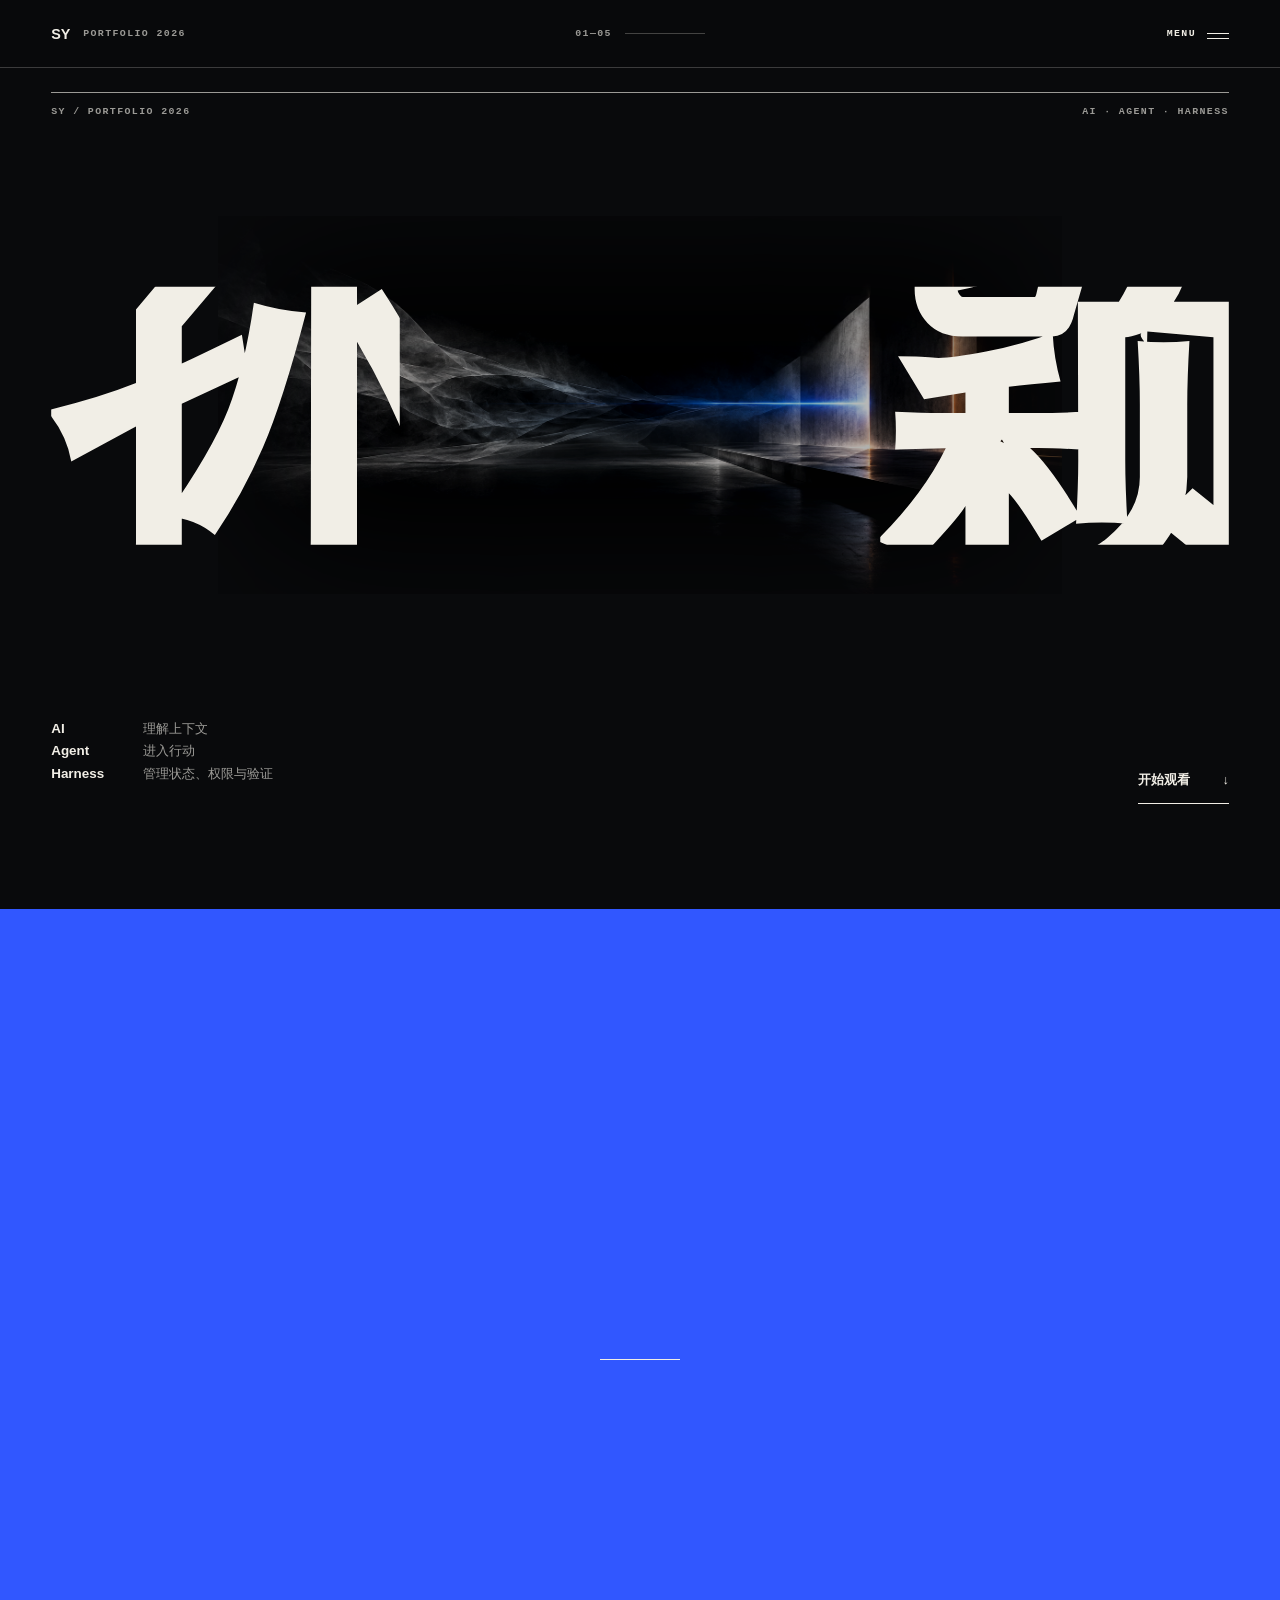
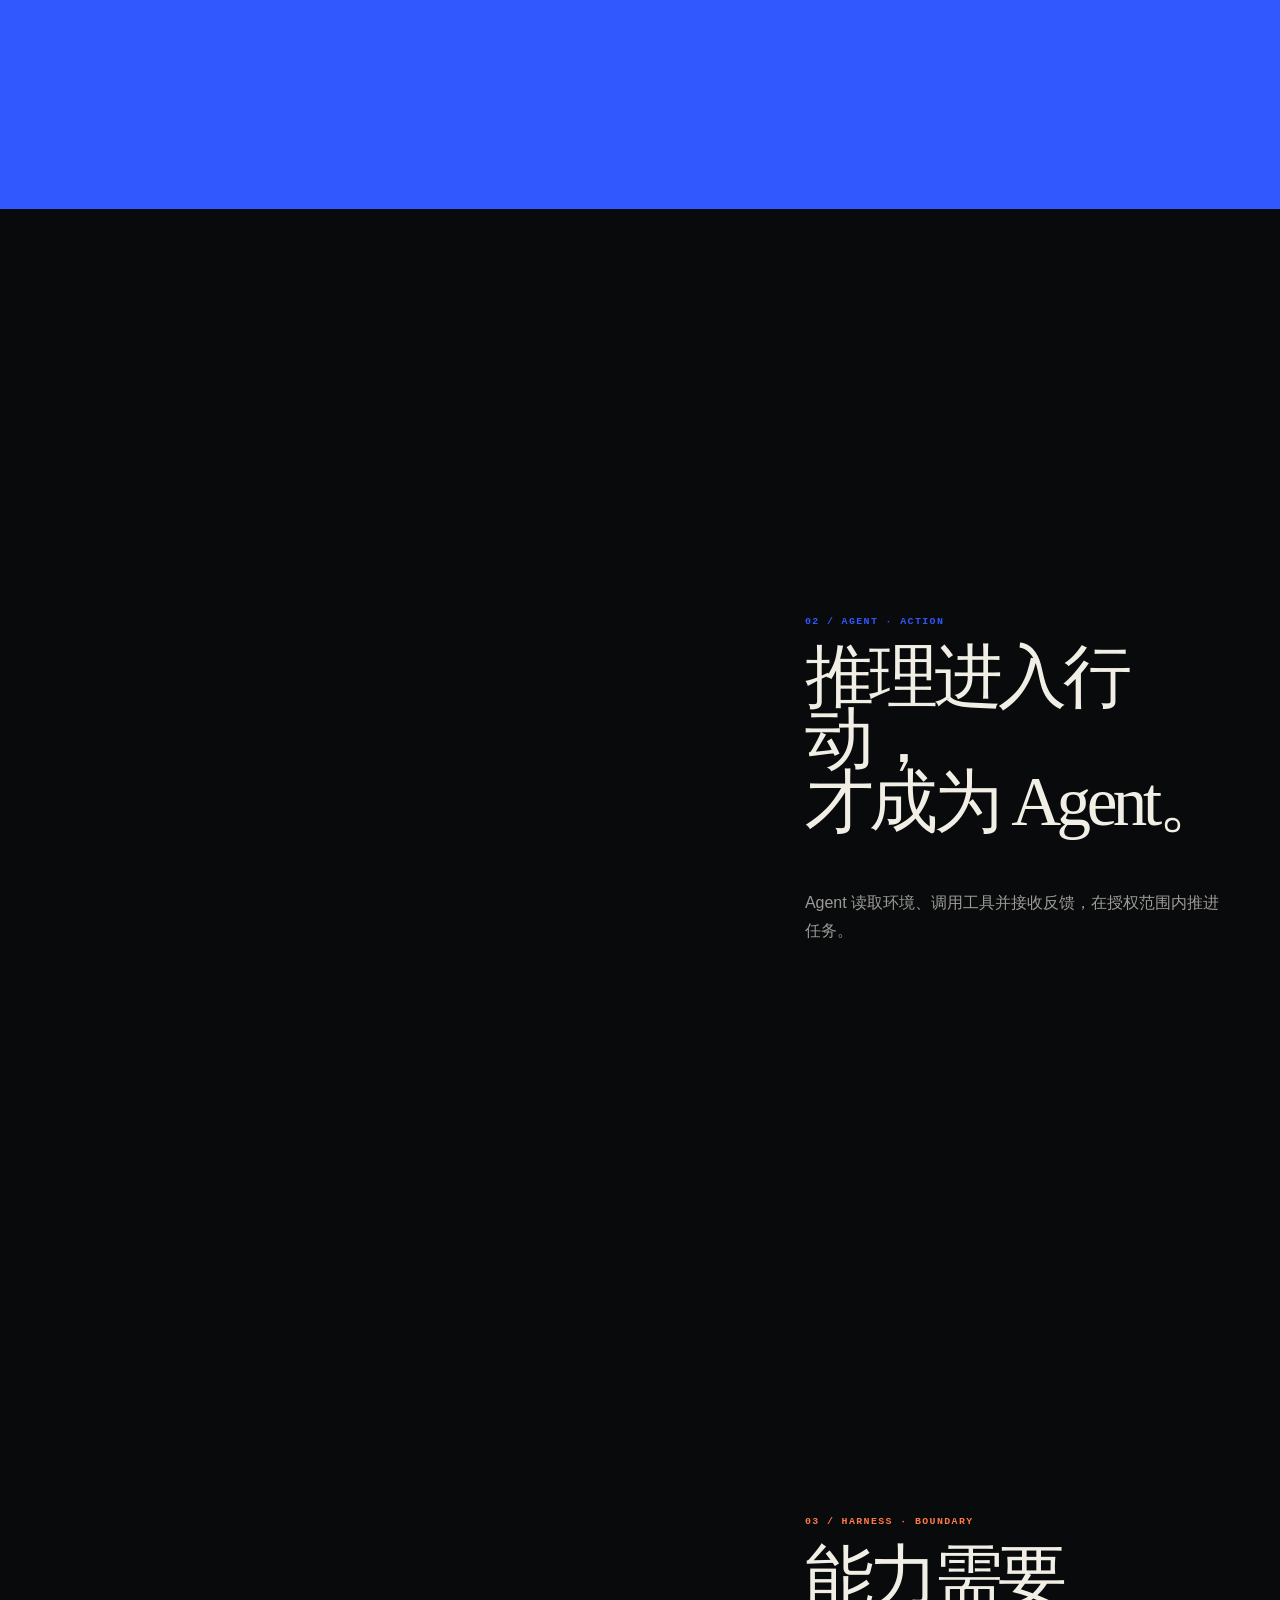
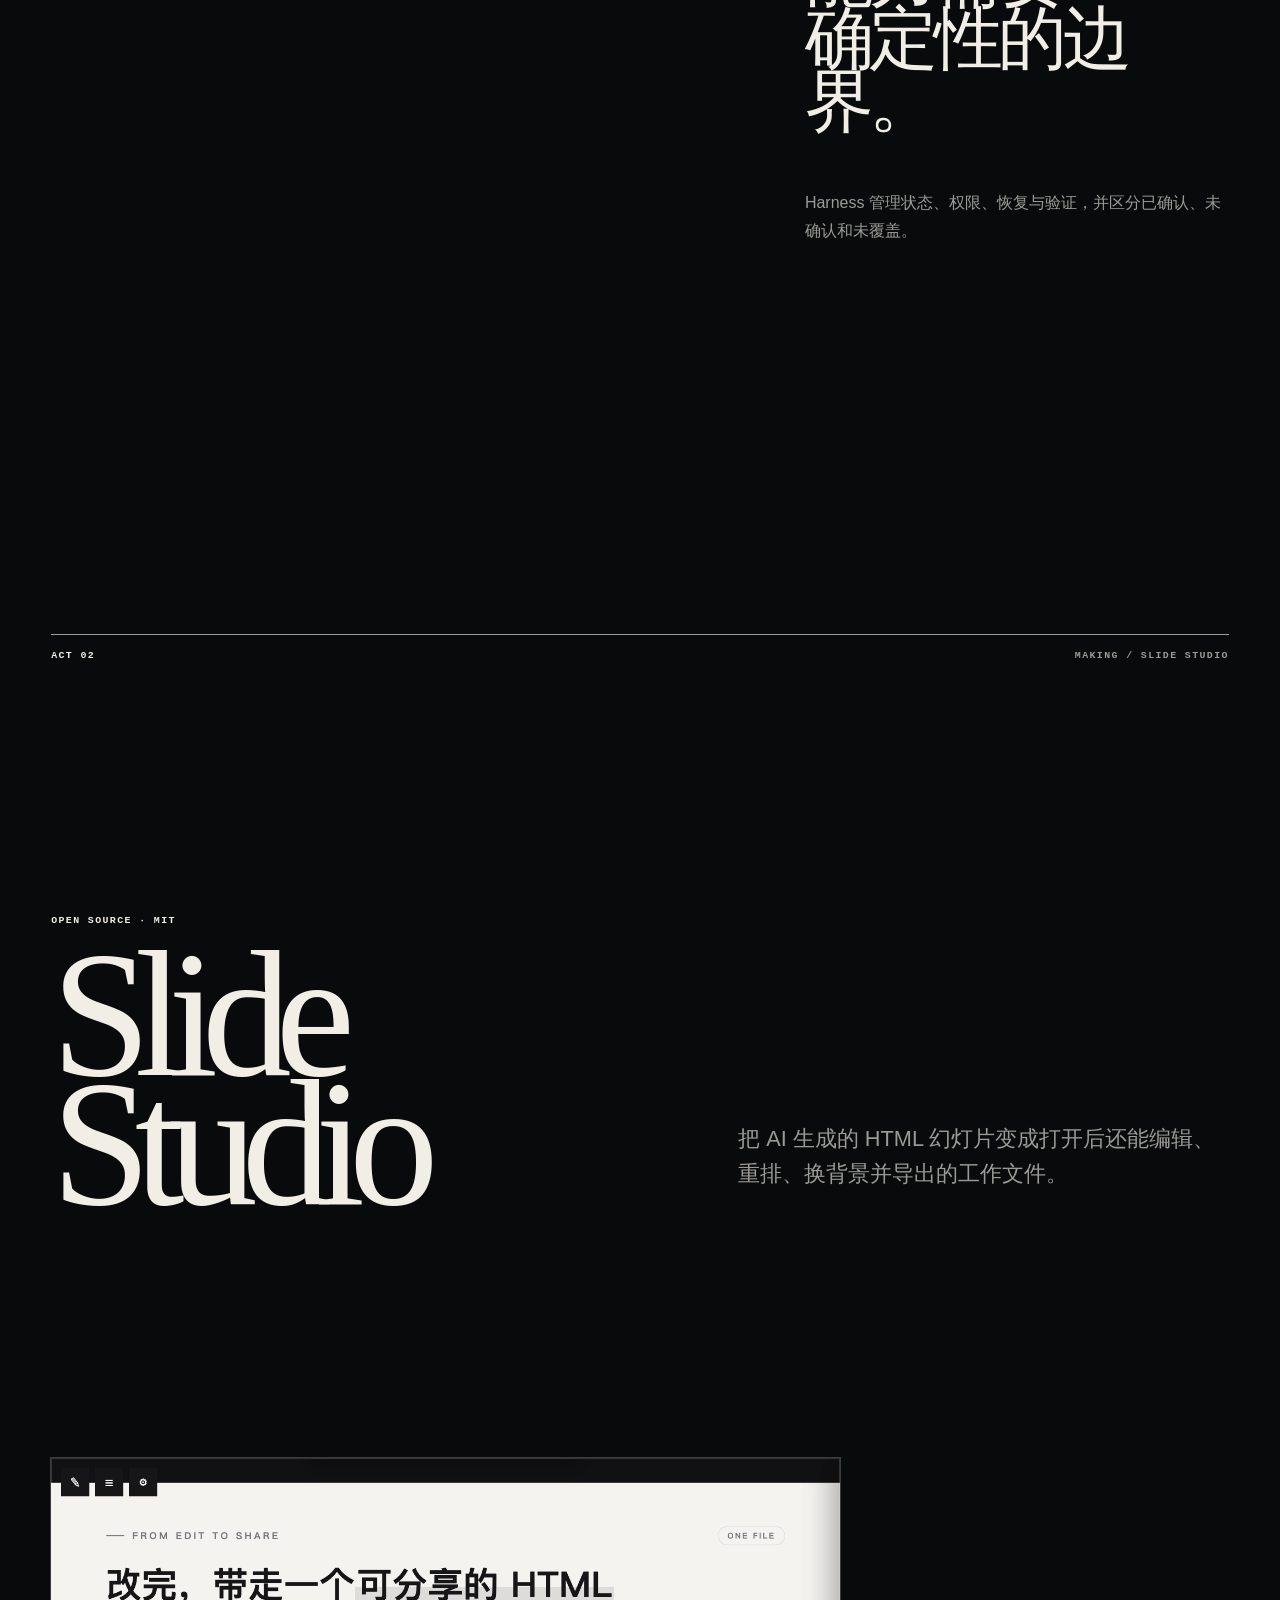
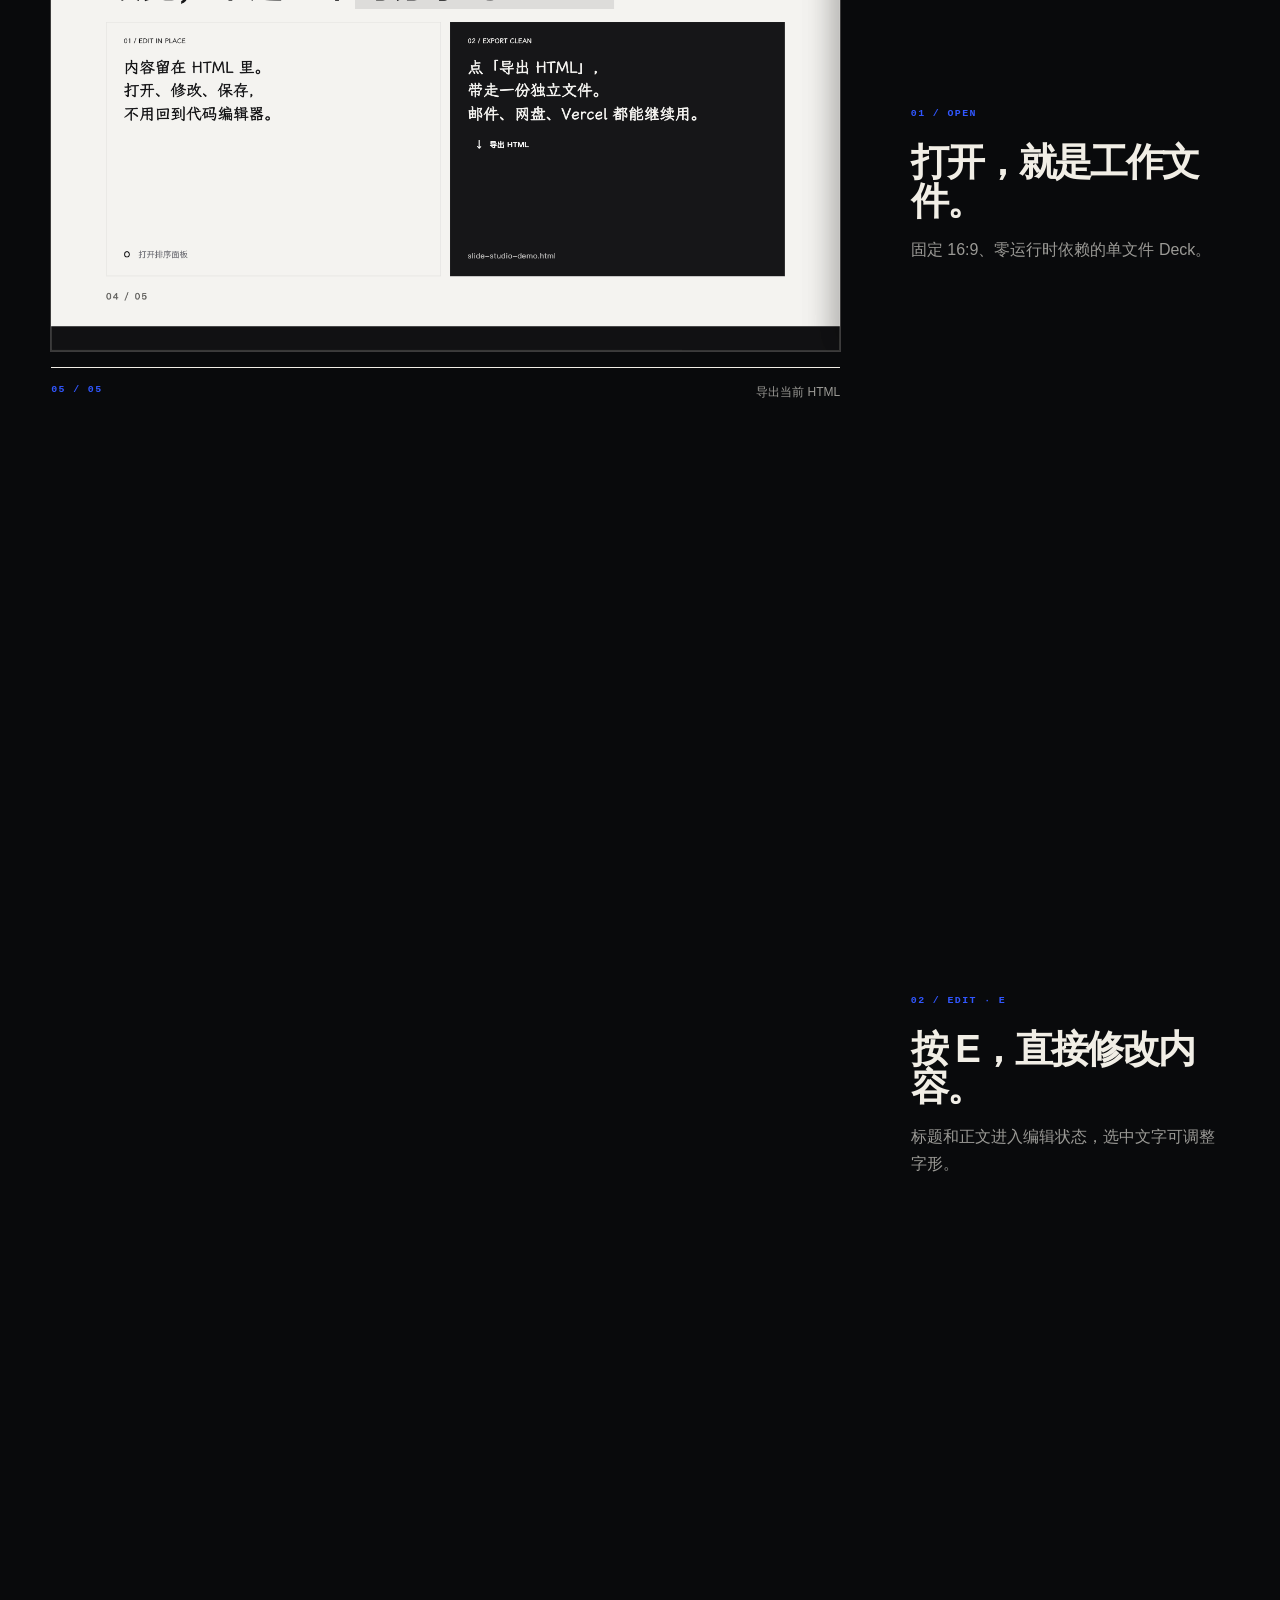
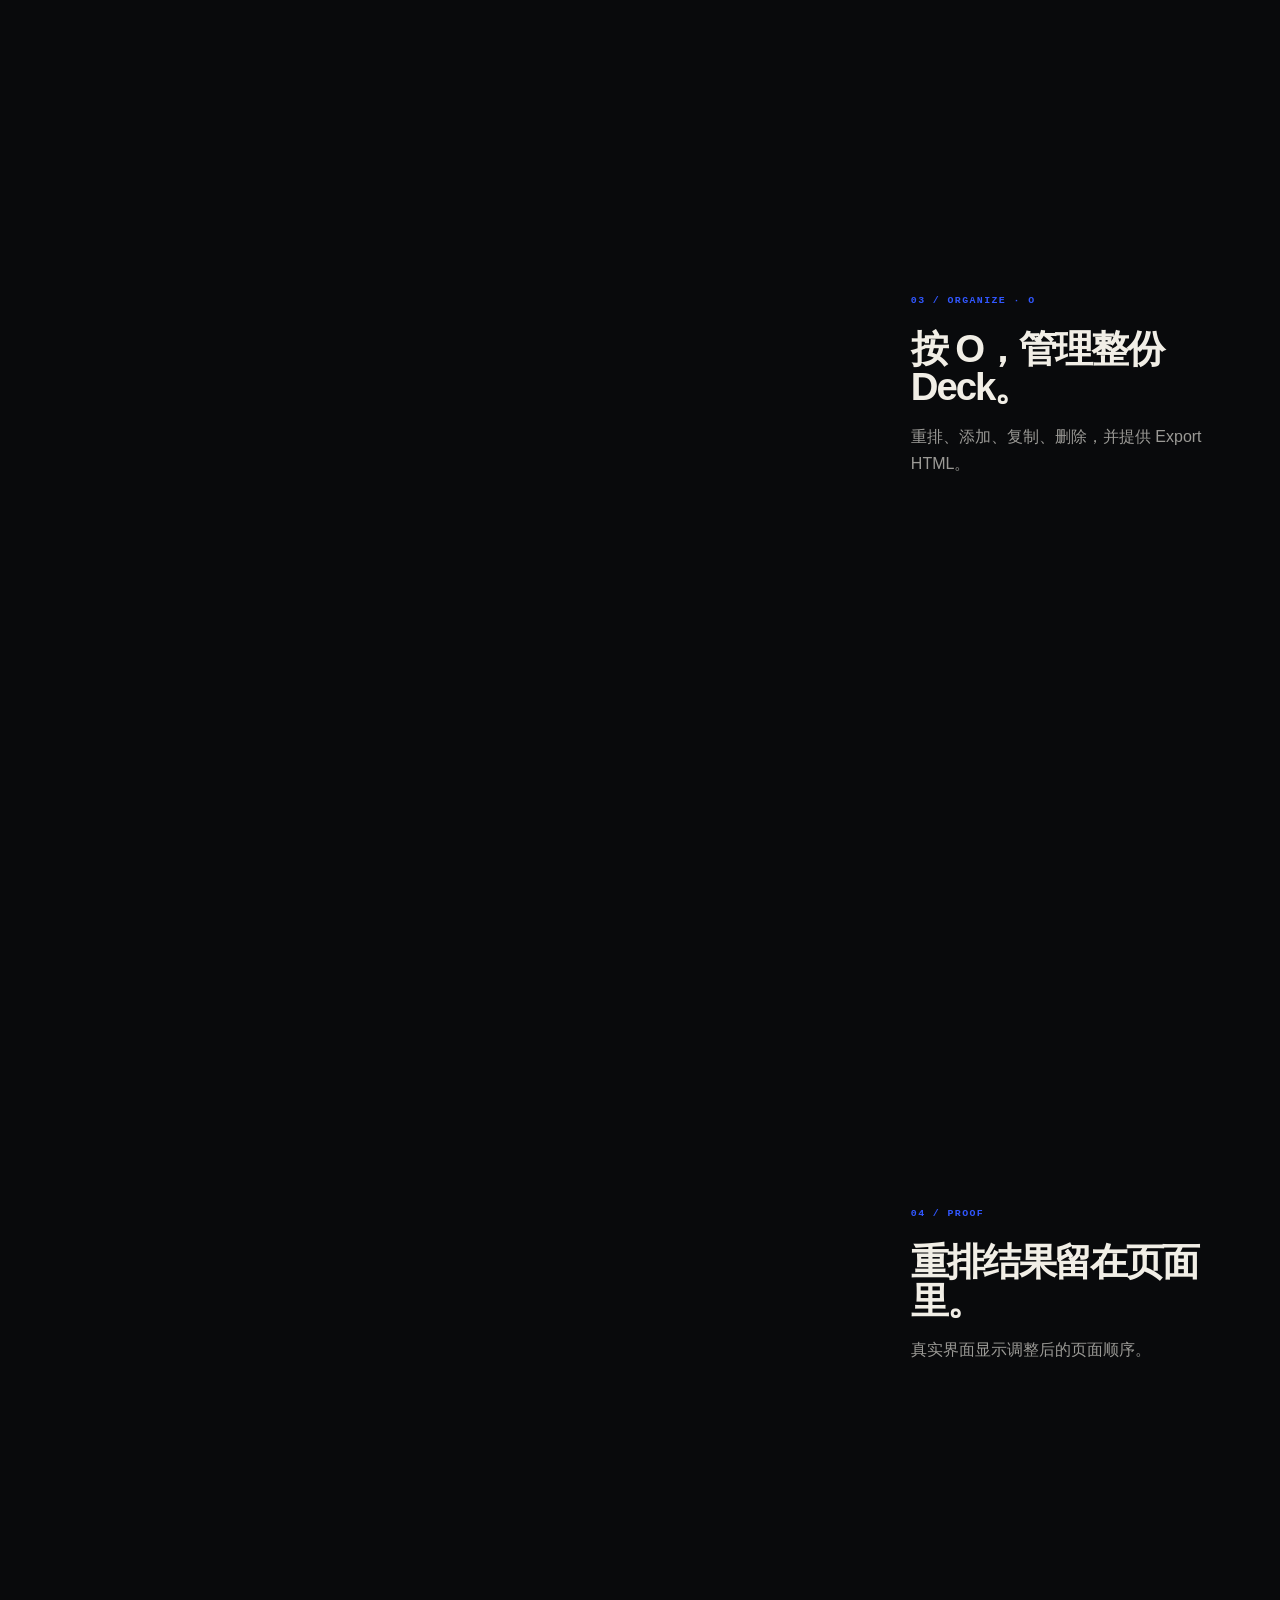
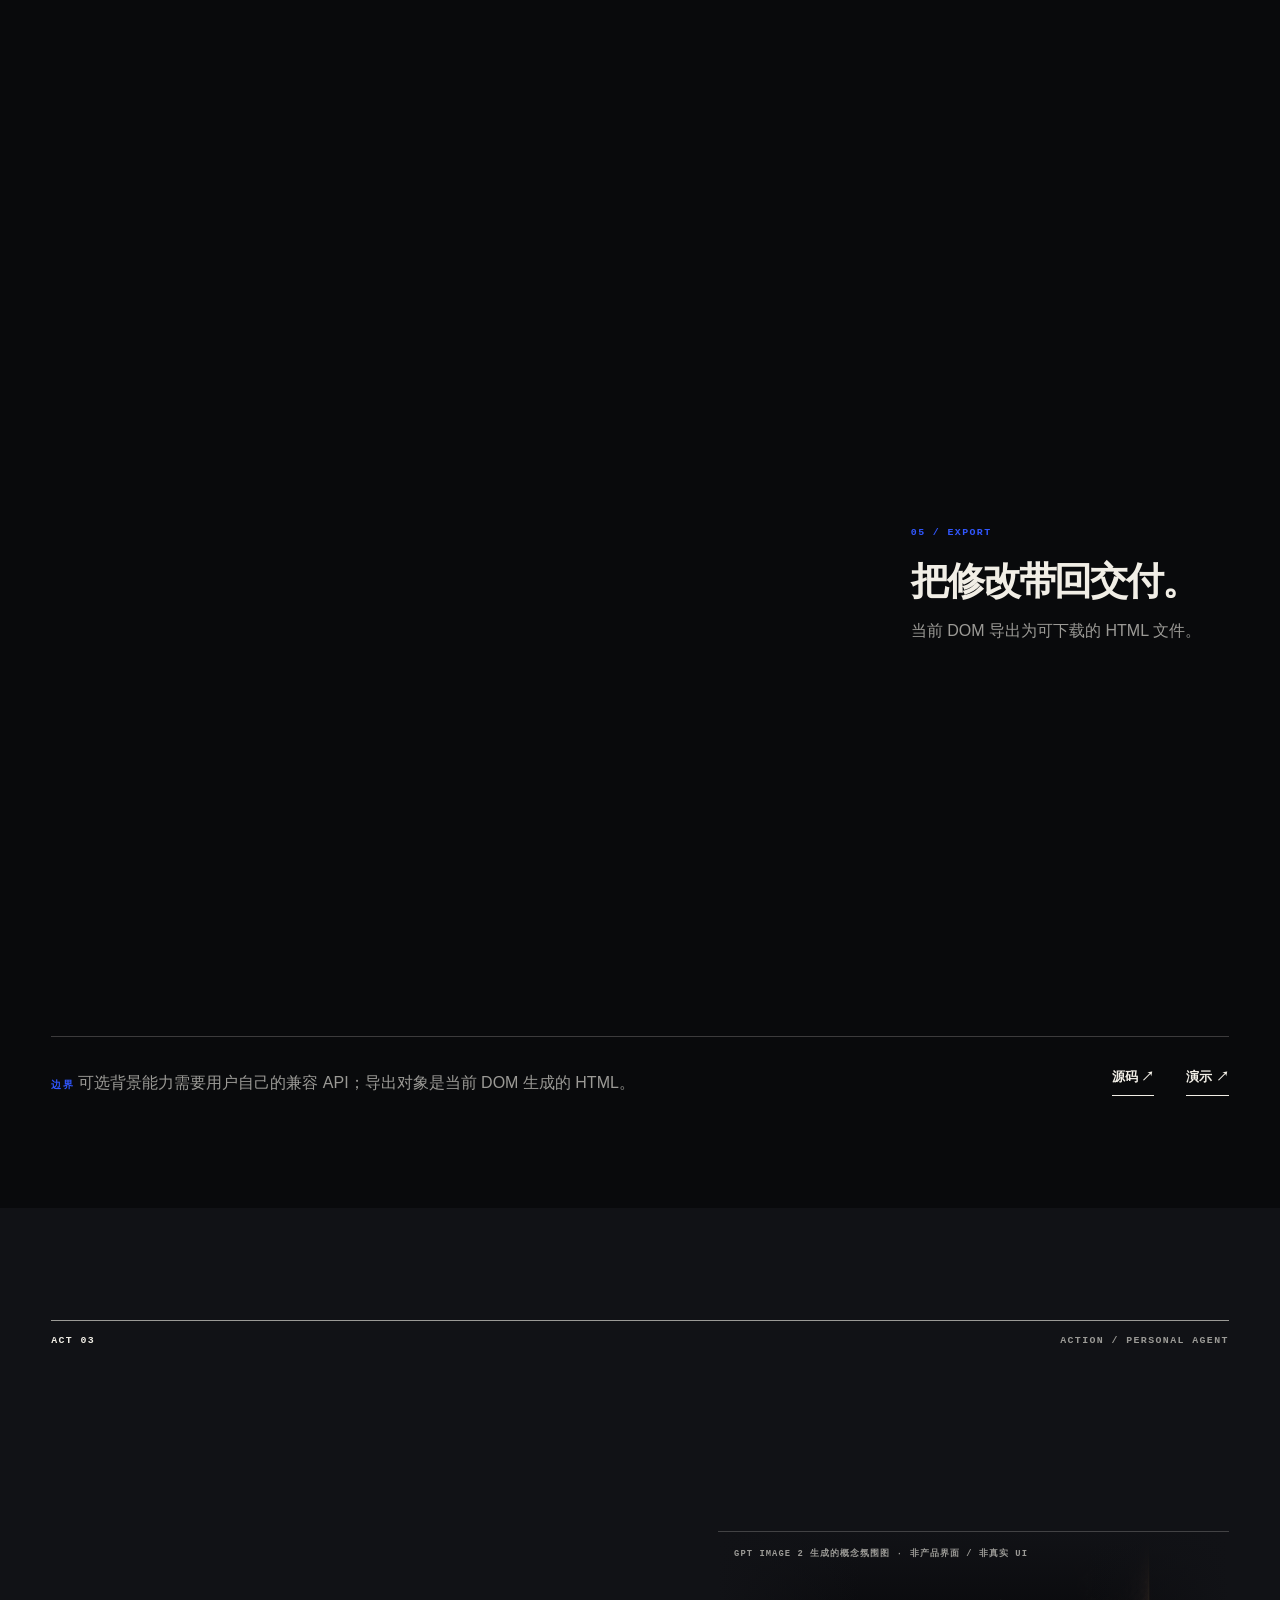
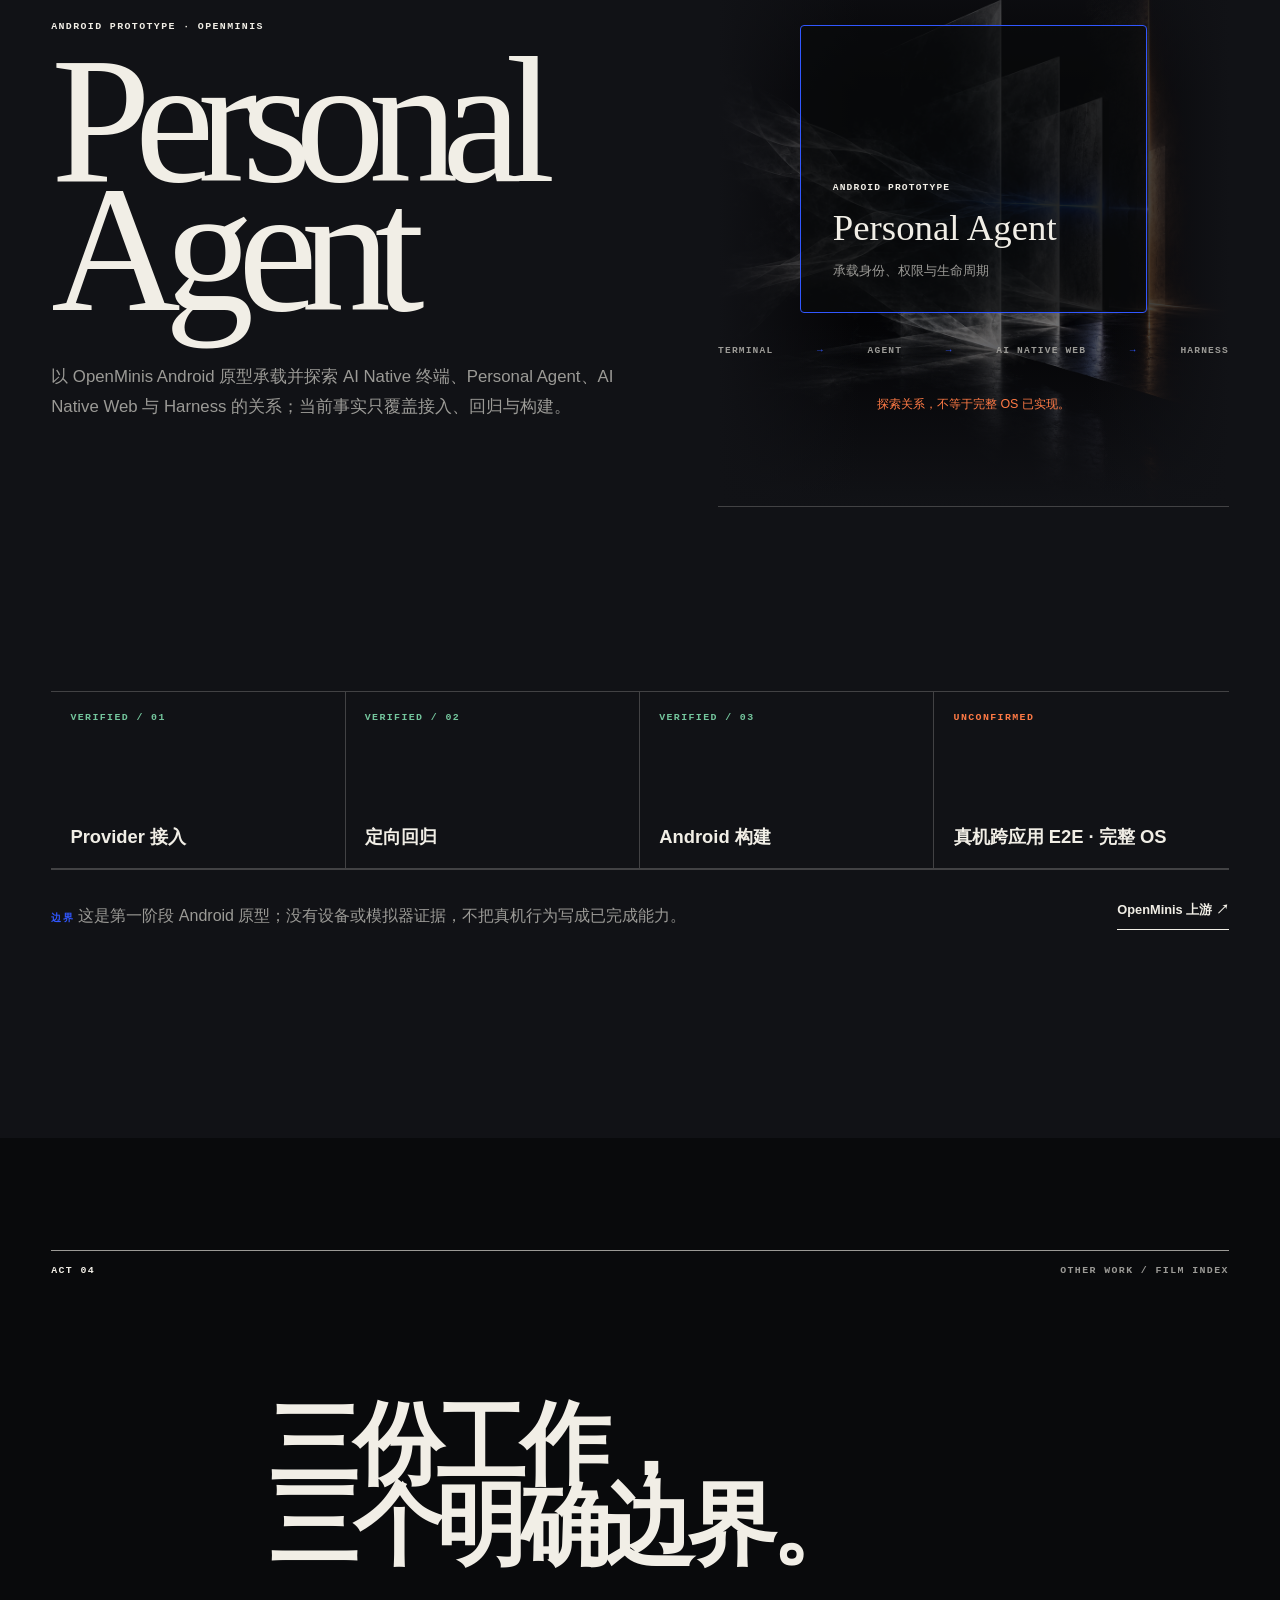
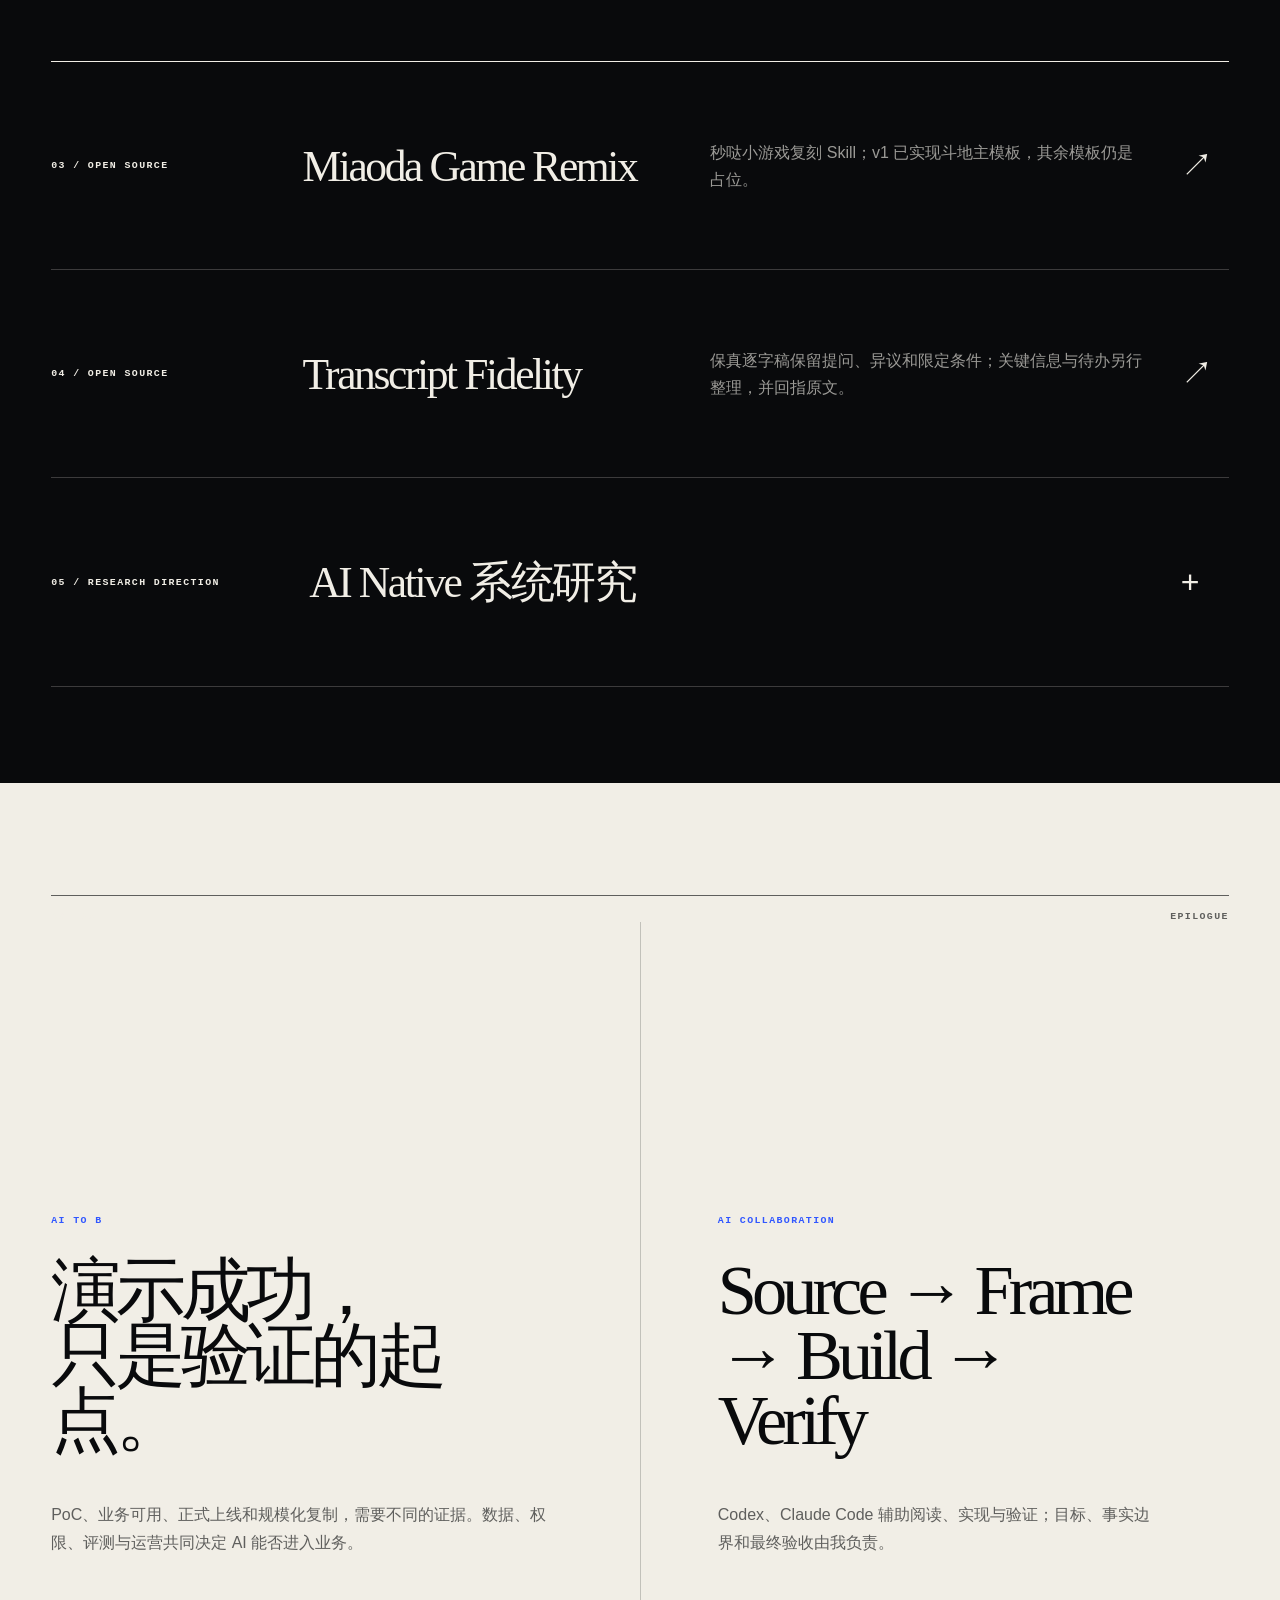
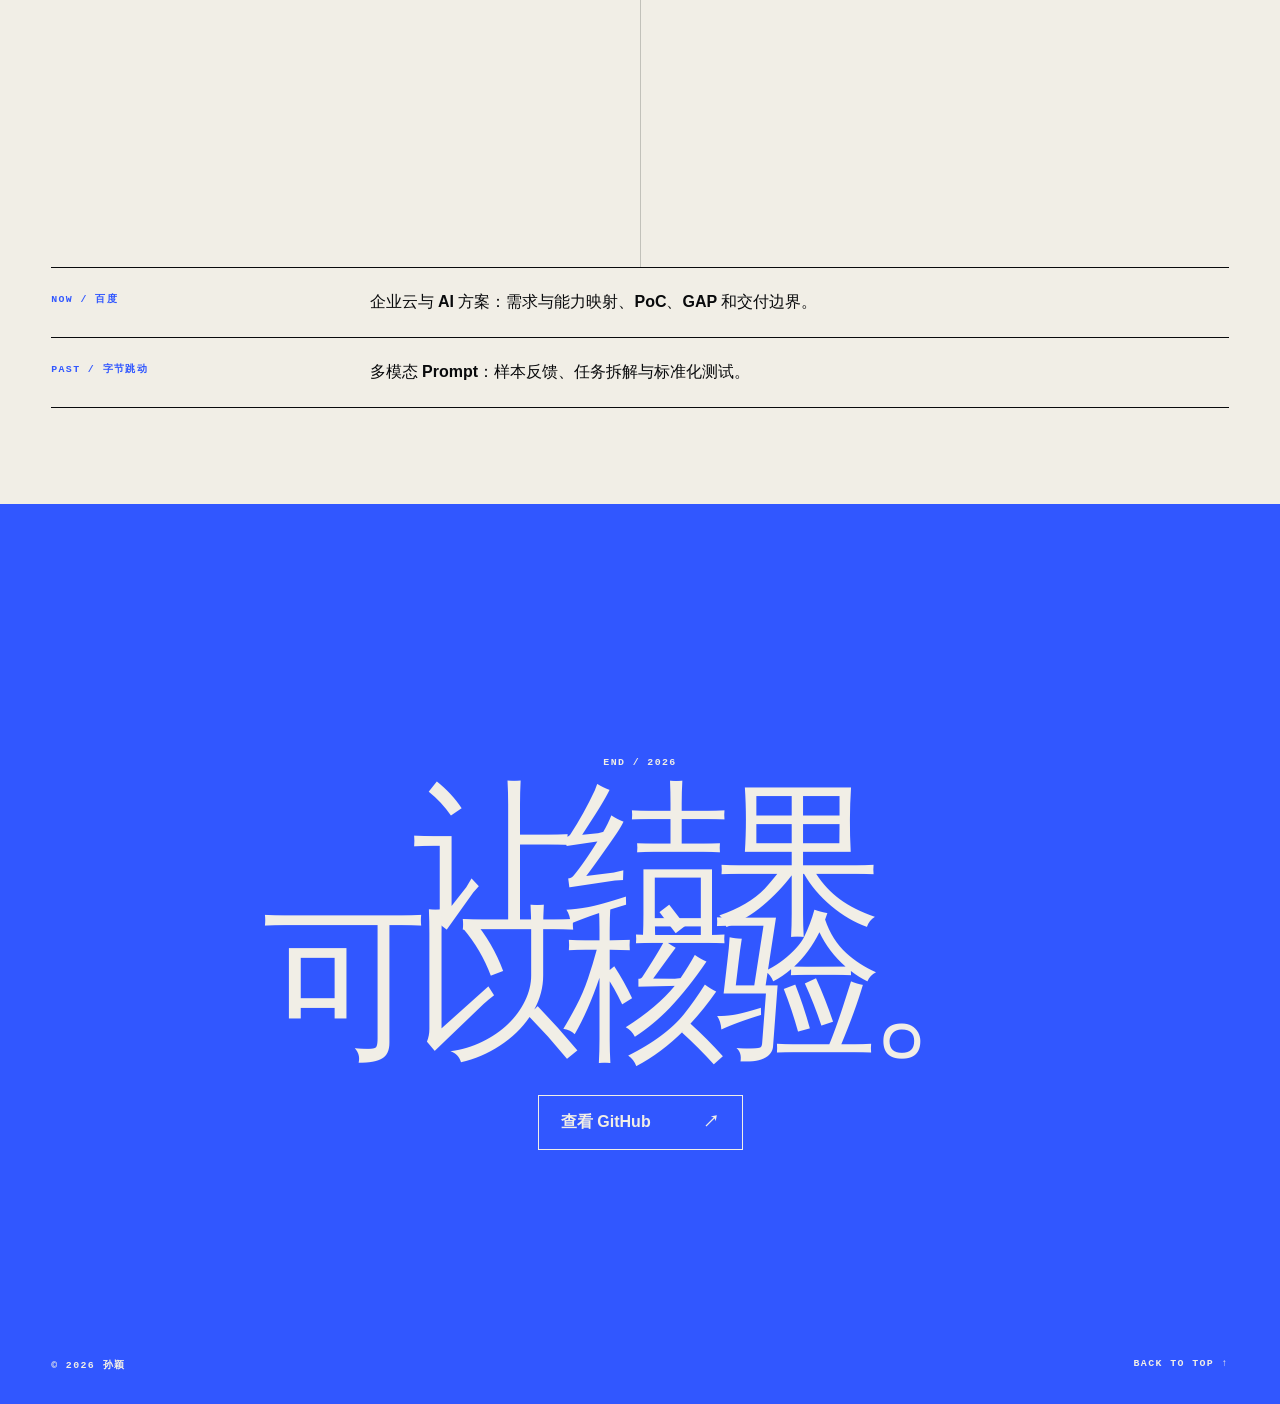
==== commit 45834c2b: "重构为项目电影作品集" ====
--- a/outputs/index.html
+++ b/outputs/index.html
@@ -1,156 +1,118 @@
-<!DOCTYPE html>
+<!doctype html>
 <html lang="zh-CN">
 <head>
   <meta charset="utf-8">
-  <meta name="viewport" content="width=device-width, initial-scale=1">
-  <meta name="theme-color" content="#f1efe7">
-  <meta name="description" content="孙颖的 AI 作品集：AI、Agent、Harness 与真实项目的证据地图。">
+  <meta name="viewport" content="width=device-width,initial-scale=1">
+  <meta name="theme-color" content="#090a0c">
+  <meta name="description" content="孙颖的 AI、Agent、Harness 与项目作品集。">
   <link rel="icon" href="data:,">
   <script>document.documentElement.classList.add('has-js')</script>
-  <link rel="stylesheet" href="evidence-atlas.css">
-  <title>孙颖 · AI Evidence Atlas</title>
+  <link rel="stylesheet" href="the-cut.css">
+  <title>孙颖 · The Cut</title>
 </head>
 <body>
-  <a class="skip-link" href="#content">跳到正文</a>
-  <svg class="evidence-thread" id="evidenceThread" viewBox="0 0 100 100" preserveAspectRatio="none" aria-hidden="true">
-    <path class="thread-shadow" d="M76 1 C78 9 16 10 17 19 S84 24 79 34 S16 42 18 52 S84 61 79 71 S16 80 20 99"/>
-    <path class="thread-line" id="threadPath" d="M76 1 C78 9 16 10 17 19 S84 24 79 34 S16 42 18 52 S84 61 79 71 S16 80 20 99"/>
-  </svg>
-
-  <header class="site-header" id="siteHeader">
-    <a class="wordmark" href="#top" aria-label="回到首页"><span>SY</span><i></i><small>AI EVIDENCE ATLAS</small></a>
-    <button class="menu-toggle" type="button" aria-label="打开导航" aria-expanded="false" aria-controls="primaryNav"><span></span><span></span></button>
-    <nav class="primary-nav" id="primaryNav" aria-label="主导航">
-      <a href="#atlas">理解</a><a href="#business">AI to B</a><a href="#projects">项目</a><a href="#method">协作</a><a href="#experience">经历</a>
-      <a class="nav-source" href="https://github.com/Ying-A1" target="_blank" rel="noopener noreferrer">GitHub ↗</a>
+  <a class="skip" href="#main">跳到正文</a>
+  <div class="cut-transition" id="cutTransition" aria-hidden="true"><span></span></div>
+  <header class="site-head" id="siteHead">
+    <a class="mark" href="#title" aria-label="回到片头"><b>SY</b><span>PORTFOLIO 2026</span></a>
+    <div class="act-progress" aria-label="当前章节"><span id="actCount">01—05</span><i aria-hidden="true"><b id="actBar"></b></i></div>
+    <button class="menu-button" type="button" aria-expanded="false" aria-controls="actMenu"><span>MENU</span><i></i></button>
+    <nav class="act-menu" id="actMenu" aria-label="作品集章节" inert>
+      <div class="menu-index"><span>THE CUT</span><span>01—05</span></div>
+      <a href="#understanding"><small>01</small><span>理解</span></a>
+      <a href="#making"><small>02</small><span>制作</span></a>
+      <a href="#action"><small>03</small><span>行动</span></a>
+      <a href="#other-work"><small>04</small><span>其他作品</span></a>
+      <a href="#epilogue"><small>05</small><span>方法与经历</span></a>
     </nav>
   </header>
 
-  <main id="content">
-    <section class="hero chapter" id="top" data-chapter="hero">
-      <div class="hero-register" aria-hidden="true"><span>PORTFOLIO / 2026</span><span>UNDERSTAND · ACT · VERIFY</span></div>
-      <div class="hero-name-wrap"><p class="hero-prelude">AI PRODUCT · AGENT SYSTEM · EVIDENCE</p><p class="hero-name"><span>孙</span><span>颖</span></p></div>
-      <div class="hero-thesis" data-thread data-thread-x="76">
-        <span class="thread-node" aria-hidden="true"></span>
-        <h1>让 AI 理解目标，<br>进入行动，<br><em>也诚实地面对边界。</em></h1>
-        <p>模型从上下文推断意图与约束；Agent 把推理放进行动与反馈；Harness 管理状态、能力、权限、恢复和验证。这份作品集记录这些判断，也标出它们在真实项目中成立到哪里。</p>
-        <div class="hero-actions"><a class="text-link text-link-primary" href="#projects">查看项目 <span>↘</span></a><a class="text-link" href="#atlas">阅读判断 <span>↓</span></a></div>
-      </div>
-      <div class="hero-route"><span><i>01</i> 理解目标</span><b>→</b><span><i>02</i> 进入行动</span><b>→</b><span><i>03</i> 核验证据</span></div>
+  <main id="main">
+    <section class="title-sequence act" id="title" data-act="00">
+      <div class="title-matte matte-top" aria-hidden="true"></div><div class="title-matte matte-bottom" aria-hidden="true"></div>
+      <div class="film-register"><span>SY / PORTFOLIO 2026</span><span>AI · AGENT · HARNESS</span></div>
+      <h1>孙颖的 AI、Agent、Harness 与项目作品集</h1>
+      <figure class="context-aperture" aria-hidden="true"><img src="assets/the-cut-context-field.webp" width="1916" height="821" alt=""></figure>
+      <div class="visual-title" aria-hidden="true"><span>孙</span><span>颖</span></div>
+      <div class="title-thesis"><p><b>AI</b> 理解上下文</p><p><b>Agent</b> 进入行动</p><p><b>Harness</b> 管理状态、权限与验证</p></div>
+      <a class="watch" href="#understanding">开始观看 <span>↓</span></a>
     </section>
 
-    <section class="atlas chapter" id="atlas" data-chapter="atlas">
-      <div class="chapter-index"><span>01</span><p>AI / AGENT / HARNESS</p></div>
-      <header class="section-heading atlas-heading"><p class="eyebrow">我的理解</p><h2>AI 的价值不止于生成，<br>而在于进入一条可验证的任务链。</h2></header>
-      <div class="atlas-map" data-thread data-thread-x="19">
-        <span class="thread-node" aria-hidden="true"></span>
-        <article class="atlas-node is-active" data-atlas-state="0"><button type="button" aria-pressed="true"><span>01 / INFERENCE</span><strong>AI</strong><i>从上下文推断目标、约束与歧义</i></button><p>模型提供理解、推理和候选决策。一次生成只是一种输出，还不能证明任务已经完成。</p></article>
-        <article class="atlas-node" data-atlas-state="1"><button type="button" aria-pressed="false"><span>02 / ACTION LOOP</span><strong>Agent</strong><i>感知 → 规划 → 工具 → 反馈</i></button><p>Agent 在环境中推进得到授权的任务，读取结果并更新下一步，让推理真正进入行动。</p></article>
-        <article class="atlas-node" data-atlas-state="2"><button type="button" aria-pressed="false"><span>03 / GOVERNANCE</span><strong>Harness</strong><i>上下文、状态、权限、恢复与评测</i></button><p>Harness 把概率模型放进确定性外壳：保留状态、限制权限、验证结果，并在失败时恢复或交给人。</p></article>
-        <aside class="atlas-boundary"><span>HONEST SYSTEM / 我的判断</span><p>系统应区分<strong>已确认</strong>、<strong>未确认</strong>与<strong>未覆盖</strong>。诚实不是语气，而是证据、权限和责任边界可追溯。</p></aside>
-      </div>
-    </section>
-
-    <section class="business chapter" id="business" data-chapter="business">
-      <div class="chapter-index"><span>02</span><p>AI TO BUSINESS</p></div>
-      <div class="business-intro"><header class="section-heading"><p class="eyebrow">从能力到业务</p><h2>演示一次成功，<br>只是验证的起点。</h2></header><p>AI to B 需要把模型能力放进数据、权限、评测与运营系统。PoC、业务可用、正式上线和规模化复制，是四个不同结论，需要四组不同证据。</p></div>
-      <div class="stage-line" data-thread data-thread-x="78"><span class="thread-node" aria-hidden="true"></span><article><span>01</span><h3>PoC 可运行</h3><p>关键路径能够完成；记录环境、输入与运行日志。</p></article><article><span>02</span><h3>业务可用</h3><p>真实任务效果可评估；有人机分工、Badcase 与回退。</p></article><article><span>03</span><h3>正式上线</h3><p>权限、稳定性、成本与责任链满足生产要求。</p></article><article><span>04</span><h3>规模化复制</h3><p>数据和流程可以复用；版本、运营与迭代持续可控。</p></article></div>
-      <div class="decision-matrix"><div class="matrix-label">DECISION AXES</div><article><span>DATA</span><h3>数据与上下文</h3><p>来源、质量、时效、隔离和访问方式。</p></article><article><span>CONTROL</span><h3>权限与部署</h3><p>身份、授权、审批、环境与错误后果。</p></article><article><span>EVAL</span><h3>评测与边界</h3><p>任务指标、人工验收和未覆盖范围。</p></article><article><span>OPS</span><h3>运行与迭代</h3><p>日志、成本、稳定性、恢复和版本管理。</p></article></div>
-    </section>
-
-    <section class="projects chapter" id="projects" data-chapter="projects">
-      <div class="chapter-index chapter-index-light"><span>03</span><p>SELECTED WORK / REAL ARTIFACTS</p></div>
-      <header class="projects-heading"><p class="eyebrow">项目不是陈列品</p><h2>每个项目都是一份<br>可以打开的证据档案。</h2><p>公开项目链接源码或演示；研究和原型只写已经验证的范围。</p></header>
-      <article class="project-cinema" id="slide-studio" data-project-cinema data-cinema-state="0">
-        <header class="project-cinema-header">
-          <div class="dossier-register"><span>PROJECT DOSSIER / 01</span><span>OPEN SOURCE · MIT</span></div>
-          <p class="project-cinema-kicker">CODING AGENT SKILL</p>
-          <h3>Slide Studio</h3>
-          <p class="project-cinema-summary">slide-studio 把 AI 生成的 HTML 幻灯片从一次性交付，变成打开后还能继续编辑、重排、换背景并导出的工作文件。</p>
-          <div class="project-cinema-display" aria-hidden="true"><span>SLIDE</span><span>STUDIO</span></div>
-        </header>
-        <div class="project-cinema-scene">
-          <div class="project-cinema-stage">
-            <div class="cinema-stage-register" aria-hidden="true"><span>REAL PRODUCT STATES / 1440 × 900</span><span class="cinema-stage-state">01 · OPEN</span></div>
-            <a class="cinema-screen" href="https://ying-a1.github.io/slide-studio/" target="_blank" rel="noopener noreferrer" aria-label="打开 Slide Studio 在线演示">
-              <span class="cinema-screen-inner">
-                <img class="cinema-frame is-active" data-cinema-frame="0" src="assets/slide-studio/live-cover.png" width="1440" height="900" loading="lazy" decoding="async" alt="Slide Studio 打开后的封面幻灯片与浏览器编辑工具栏">
-                <img class="cinema-frame" data-cinema-frame="1" src="assets/slide-studio/inline-text-editing.png" width="1440" height="900" loading="lazy" decoding="async" alt="Slide Studio E 模式中直接编辑标题并显示文字格式栏" aria-hidden="true">
-                <img class="cinema-frame" data-cinema-frame="2" src="assets/slide-studio/organizer-page-management.png" width="1440" height="900" loading="lazy" decoding="async" alt="Slide Studio O 模式的页面管理器，包含重排、添加、复制、删除与导出操作" aria-hidden="true">
-                <img class="cinema-frame" data-cinema-frame="3" src="assets/slide-studio/export-flow.png" width="1440" height="900" loading="lazy" decoding="async" alt="Slide Studio 导出流程所使用的真实幻灯片状态" aria-hidden="true">
-              </span>
-            </a>
-            <div class="cinema-progress" aria-hidden="true"><span></span></div>
-            <p class="cinema-stage-caption"><span>01 / 04</span><b class="cinema-stage-caption-copy">打开后的单文件 Deck</b></p>
-          </div>
-          <ol class="project-cinema-beats" aria-label="Slide Studio 工作流程">
-            <li class="cinema-beat is-active" data-cinema-beat="0"><span>01 / OPEN</span><h4>打开，就是<br>工作文件。</h4><p>固定 16:9、零运行时依赖的单文件 Deck，可以直接在浏览器中继续处理。</p></li>
-            <li class="cinema-beat" data-cinema-beat="1"><span>02 / EDIT · E</span><h4>按 E，直接<br>修改内容。</h4><p>标题和正文进入直接编辑状态；选中文字后，用格式栏调整字形。</p></li>
-            <li class="cinema-beat" data-cinema-beat="2"><span>03 / ORGANIZE · O</span><h4>按 O，重排<br>整份 Deck。</h4><p>页面管理器支持重排、添加、复制、删除，并提供 Export HTML。</p></li>
-            <li class="cinema-beat" data-cinema-beat="3"><span>04 / EXPORT</span><h4>把当前修改<br>带回交付。</h4><p>导出当前 DOM 为可下载的 HTML，浏览器里的修改会进入工作文件。</p></li>
-          </ol>
-          <div class="cinema-gallery" aria-label="Slide Studio 真实界面状态">
-            <figure><img src="assets/slide-studio/live-cover.png" width="1440" height="900" loading="lazy" decoding="async" alt="Slide Studio 打开后的封面幻灯片与浏览器编辑工具栏"><figcaption><span>01 / OPEN</span>打开后的单文件 Deck</figcaption></figure>
-            <figure><img src="assets/slide-studio/inline-text-editing.png" width="1440" height="900" loading="lazy" decoding="async" alt="Slide Studio E 模式中直接编辑标题并显示文字格式栏"><figcaption><span>02 / EDIT · E</span>直接编辑标题与字形</figcaption></figure>
-            <figure><img src="assets/slide-studio/organizer-page-management.png" width="1440" height="900" loading="lazy" decoding="async" alt="Slide Studio O 模式的页面管理器，包含重排、添加、复制、删除与导出操作"><figcaption><span>03 / ORGANIZE · O</span>管理页面并导出 HTML</figcaption></figure>
-            <figure><img src="assets/slide-studio/organizer-reordered.png" width="1440" height="900" loading="lazy" decoding="async" alt="Slide Studio 页面管理器完成页面重排后的真实状态"><figcaption><span>03B / REORDER</span>重排后的页面顺序</figcaption></figure>
-            <figure><img src="assets/slide-studio/export-flow.png" width="1440" height="900" loading="lazy" decoding="async" alt="Slide Studio 导出流程所使用的真实幻灯片状态"><figcaption><span>04 / EXPORT</span>将当前 DOM 导出为 HTML</figcaption></figure>
-          </div>
-        </div>
-        <ul class="cinema-facts" aria-label="Slide Studio 已验证能力"><li><span>FILE</span><strong>单文件 · 固定 16:9 · 零运行时</strong></li><li><span>E</span><strong>直接编辑文字与字形</strong></li><li><span>O</span><strong>重排 · 添加 · 复制 · 删除 · Export HTML</strong></li><li><span>G</span><strong>打开可选背景工具</strong></li></ul>
-        <footer class="project-cinema-footer">
-          <p class="boundary-note"><span>BOUNDARY</span> G 的可选背景能力需要用户自己的兼容 API；导出对象是由当前 DOM 生成的 HTML 文件。</p>
-          <div class="project-links"><a href="https://github.com/Ying-A1/slide-studio" target="_blank" rel="noopener noreferrer">查看源码 ↗</a><a href="https://ying-a1.github.io/slide-studio/" target="_blank" rel="noopener noreferrer">打开演示 ↗</a></div>
-        </footer>
-      </article>
-      <article class="agent-dossier dossier" id="personal-agent" data-dossier="personal-agent" data-thread data-thread-x="72">
-        <span class="thread-node" aria-hidden="true"></span>
-        <div class="dossier-register"><span>PROJECT DOSSIER / 02</span><span>ANDROID PROTOTYPE · OPENMINIS</span></div>
-        <div class="agent-layout">
-          <header><p class="eyebrow">PERSONAL AGENT</p><h3>终端认识我，<br>Web 连接世界，<br><em>Harness 保持可靠。</em></h3><p>基于 OpenMinis 的 Android Personal Agent 原型。我用它把 AI Native 终端、Personal Agent、AI Native Web 与 Harness 的关系，放进 Android 的身份、权限、生命周期和构建环境中检验。</p></header>
-          <div class="agent-system"><article><span>01 / CARRIER</span><strong>AI Native 终端</strong><p>身份、权限、设备事件和执行环境。</p></article><article><span>02 / PRODUCT FORM</span><strong>Personal Agent</strong><p>围绕目标、上下文和注意力推进得到授权的任务。</p></article><article><span>03 / CAPABILITY</span><strong>AI Native Web</strong><p>通过 API、MCP、工具和受控浏览器连接服务。</p></article><article><span>04 / RUNTIME</span><strong>Harness</strong><p>管理上下文、状态、路由、授权、恢复、Trace 与评测。</p></article></div>
-        </div>
-        <div class="agent-evidence"><div><span>VERIFIED / 01</span><strong>Provider 接入</strong></div><div><span>VERIFIED / 02</span><strong>定向回归</strong></div><div><span>VERIFIED / 03</span><strong>Android 构建</strong></div><div class="unconfirmed"><span>UNCONFIRMED / 04</span><strong>真机跨应用 E2E</strong></div></div>
-        <p class="boundary-note"><span>BOUNDARY</span> 这是第一阶段 Android 原型，不代表完整操作系统。没有设备或模拟器证据，因此未把安装、启动和真机跨应用行为写成已完成能力。</p>
-        <div class="project-links"><a href="https://github.com/OpenMinis/OpenMinis" target="_blank" rel="noopener noreferrer">OpenMinis 源项目 ↗</a><a href="https://github.com/Ying-A1/qiguang-nia-releases/releases/tag/v1.14-ai-juren" target="_blank" rel="noopener noreferrer">Android Demo 发布记录 ↗</a></div>
-      </article>
-
-      <div class="project-index" id="projectIndex">
-        <div class="project-index-copy"><p class="eyebrow">THREE WORKING ARTIFACTS</p><h3>把同一种方法，<br>放进不同问题。</h3></div>
-        <div class="project-selectors" role="tablist" aria-label="其他开源项目">
-          <button type="button" role="tab" aria-selected="true" aria-controls="projectPreviewMiaoda" id="tabMiaoda" data-project-tab="miaoda"><span>03</span><strong>Miaoda Game Remix</strong><small>秒哒小游戏复刻 Skill</small></button>
-          <button type="button" role="tab" aria-selected="false" aria-controls="projectPreviewTranscript" id="tabTranscript" data-project-tab="transcript"><span>04</span><strong>Transcript Fidelity</strong><small>先保真，再总结</small></button>
-          <button type="button" role="tab" aria-selected="false" aria-controls="projectPreviewNative" id="tabNative" data-project-tab="native"><span>05</span><strong>AI Native 研究</strong><small>产品关系与系统边界</small></button>
-        </div>
-        <div class="project-previews" data-thread data-thread-x="22">
-          <span class="thread-node" aria-hidden="true"></span>
-          <section role="tabpanel" id="projectPreviewMiaoda" aria-labelledby="tabMiaoda" data-project-panel="miaoda">
-            <span>OPEN SOURCE / V1</span><h4>Miaoda<br>Game Remix</h4><p>秒哒小游戏复刻 Skill；v1 已实现斗地主模板，其余模板仍是占位。</p><a href="https://github.com/Ying-A1/miaoda-game-remix" target="_blank" rel="noopener noreferrer">查看源码 ↗</a>
-          </section>
-          <section role="tabpanel" id="projectPreviewTranscript" aria-labelledby="tabTranscript" data-project-panel="transcript" hidden>
-            <span>OPEN SOURCE / TWO OUTPUTS</span><h4>Transcript<br>Fidelity</h4><p>保真逐字稿保留提问、异议与限定条件；关键信息与待办另行整理，并回指原文。</p><a href="https://github.com/Ying-A1/transcript-fidelity" target="_blank" rel="noopener noreferrer">查看源码 ↗</a>
-          </section>
-          <section role="tabpanel" id="projectPreviewNative" aria-labelledby="tabNative" data-project-panel="native" hidden>
-            <span>RESEARCH DIRECTION</span><h4>AI Native<br>系统研究</h4><p>研究终端、Personal Agent、AI Native Web 与 Harness 的关系；系统能力以已验证的 Android 原型为界。</p><a href="#personal-agent">查看原型证据 ↑</a>
-          </section>
+    <section class="understanding act" id="understanding" data-act="01" data-understanding data-understanding-state="0">
+      <header class="act-head"><span>ACT 01</span><p>UNDERSTANDING</p></header>
+      <div class="understanding-story">
+        <div class="understanding-stage" aria-hidden="true"><div class="stage-field"><i></i><i></i><i></i><i></i><i></i><i></i><i></i></div><div class="stage-core"><b>CONTEXT</b><span>目标 · 约束 · 歧义</span></div><div class="stage-action"><b>ACTION</b><span>工具 · 环境 · 反馈</span></div><div class="stage-harness"><b>HARNESS</b><span>状态 · 权限 · 验证</span></div></div>
+        <div class="understanding-beats">
+          <article data-understanding-beat="0"><span>01 / AI · CONTEXT</span><h2>理解，发生在<br>上下文里。</h2><p>模型从上下文推断目标、约束与歧义。一次生成只是候选输出，不能证明任务完成。</p></article>
+          <article data-understanding-beat="1"><span>02 / AGENT · ACTION</span><h2>推理进入行动，<br>才成为 Agent。</h2><p>Agent 读取环境、调用工具并接收反馈，在授权范围内推进任务。</p></article>
+          <article data-understanding-beat="2"><span>03 / HARNESS · BOUNDARY</span><h2>能力需要<br>确定性的边界。</h2><p>Harness 管理状态、权限、恢复与验证，并区分已确认、未确认和未覆盖。</p></article>
         </div>
       </div>
     </section>
 
-    <section class="method chapter" id="method" data-chapter="method">
-      <div class="chapter-index"><span>04</span><p>AI COLLABORATIVE DEVELOPMENT</p></div>
-      <div class="method-intro"><header class="section-heading"><p class="eyebrow">AI 协作开发</p><h2>把模型放进一条<br>可以审阅的开发链。</h2></header><p>我用 Codex、Claude Code 等工具辅助阅读材料、分析仓库、实现和验证；目标、事实边界、关键判断和最终验收由我负责。</p></div>
-      <div class="workflow-wrap" data-thread data-thread-x="20"><span class="thread-node" aria-hidden="true"></span><ol class="workflow"><li><span>01 / SOURCE</span><h3>分析一手材料</h3><p>仓库、文档、日志和历史构成事实底座。</p></li><li><span>02 / FRAME</span><h3>界定目标与边界</h3><p>明确约束、责任和完成标准。</p></li><li><span>03 / BUILD</span><h3>在仓库中实现</h3><p>形成可审阅、可比较的变更。</p></li><li><span>04 / VERIFY</span><h3>验证用户结果</h3><p>检查测试、浏览器与最终产物。</p></li></ol></div>
+    <section class="making act" id="making" data-act="02" data-slide-story>
+      <header class="act-head"><span>ACT 02</span><p>MAKING / SLIDE STUDIO</p></header>
+      <div class="making-intro"><div><span>OPEN SOURCE · MIT</span><h2>Slide<br>Studio</h2></div><p>把 AI 生成的 HTML 幻灯片变成打开后还能编辑、重排、换背景并导出的工作文件。</p></div>
+      <div class="slide-story">
+        <div class="slide-sticky">
+          <a class="slide-screen" href="https://ying-a1.github.io/slide-studio/" target="_blank" rel="noopener noreferrer" aria-label="打开 Slide Studio 在线演示">
+            <img class="is-active" data-slide-frame="0" src="assets/slide-studio/live-cover.png" width="1440" height="900" alt="Slide Studio 打开后的封面与编辑工具栏">
+            <img data-slide-frame="1" src="assets/slide-studio/inline-text-editing.png" width="1440" height="900" loading="lazy" decoding="async" alt="Slide Studio 直接编辑标题和字形">
+            <img data-slide-frame="2" src="assets/slide-studio/organizer-page-management.png" width="1440" height="900" loading="lazy" decoding="async" alt="Slide Studio 页面管理器">
+            <img data-slide-frame="3" src="assets/slide-studio/organizer-reordered.png" width="1440" height="900" loading="lazy" decoding="async" alt="Slide Studio 重排后的页面顺序">
+            <img data-slide-frame="4" src="assets/slide-studio/export-flow.png" width="1440" height="900" loading="lazy" decoding="async" alt="Slide Studio 导出状态">
+          </a>
+          <div class="slide-caption"><span id="slideIndex">01 / 05</span><p id="slideCaption">打开后的单文件 Deck</p></div>
+        </div>
+        <ol class="slide-beats">
+          <li data-slide-beat="0"><span>01 / OPEN</span><h3>打开，就是工作文件。</h3><p>固定 16:9、零运行时依赖的单文件 Deck。</p></li>
+          <li data-slide-beat="1"><span>02 / EDIT · E</span><h3>按 E，直接修改内容。</h3><p>标题和正文进入编辑状态，选中文字可调整字形。</p></li>
+          <li data-slide-beat="2"><span>03 / ORGANIZE · O</span><h3>按 O，管理整份 Deck。</h3><p>重排、添加、复制、删除，并提供 Export HTML。</p></li>
+          <li data-slide-beat="3"><span>04 / PROOF</span><h3>重排结果留在页面里。</h3><p>真实界面显示调整后的页面顺序。</p></li>
+          <li data-slide-beat="4"><span>05 / EXPORT</span><h3>把修改带回交付。</h3><p>当前 DOM 导出为可下载的 HTML 文件。</p></li>
+        </ol>
+      </div>
+      <div class="slide-mobile-gallery" aria-label="Slide Studio 五个真实界面">
+        <figure><img src="assets/slide-studio/live-cover.png" width="1440" height="900" loading="lazy" alt="Slide Studio 打开状态"><figcaption>01 / OPEN · 单文件 Deck</figcaption></figure>
+        <figure><img src="assets/slide-studio/inline-text-editing.png" width="1440" height="900" loading="lazy" alt="Slide Studio 编辑状态"><figcaption>02 / EDIT · 直接编辑</figcaption></figure>
+        <figure><img src="assets/slide-studio/organizer-page-management.png" width="1440" height="900" loading="lazy" alt="Slide Studio 页面管理器"><figcaption>03 / ORGANIZE · 页面管理</figcaption></figure>
+        <figure><img src="assets/slide-studio/organizer-reordered.png" width="1440" height="900" loading="lazy" alt="Slide Studio 重排结果"><figcaption>04 / PROOF · 重排结果</figcaption></figure>
+        <figure><img src="assets/slide-studio/export-flow.png" width="1440" height="900" loading="lazy" alt="Slide Studio 导出状态"><figcaption>05 / EXPORT · 导出 HTML</figcaption></figure>
+      </div>
+      <footer class="project-foot"><p><b>边界</b> 可选背景能力需要用户自己的兼容 API；导出对象是当前 DOM 生成的 HTML。</p><div><a href="https://github.com/Ying-A1/slide-studio" target="_blank" rel="noopener noreferrer">源码 ↗</a><a href="https://ying-a1.github.io/slide-studio/" target="_blank" rel="noopener noreferrer">演示 ↗</a></div></footer>
     </section>
 
-    <section class="experience chapter" id="experience" data-chapter="experience">
-      <div class="chapter-index"><span>05</span><p>EXPERIENCE / SELECTED SCOPE</p></div>
-      <header class="section-heading experience-heading"><p class="eyebrow">过往经历</p><h2>从模型与数据，<br>走到方案与交付。</h2></header>
-      <div class="experience-list" data-thread data-thread-x="19"><span class="thread-node" aria-hidden="true"></span><article><span>NOW</span><div><p>百度 · 企业云与 AI 方案</p><h3>连接需求、能力与交付边界</h3><p>从企业需求与能力映射出发，通过 PoC 识别 GAP，并以证据界定交付和验收范围。</p></div></article><article><span>PAST</span><div><p>字节跳动 · 多模态 Prompt</p><h3>把模型优化变成可评估的任务</h3><p>用样本反馈、任务拆解与标准化测试推进多模态 Prompt 迭代。</p></div></article></div>
+    <section class="action act" id="action" data-act="03" data-agent-mode="cutaway">
+      <header class="act-head"><span>ACT 03</span><p>ACTION / PERSONAL AGENT</p></header>
+      <div class="agent-split">
+        <div class="agent-copy"><span>ANDROID PROTOTYPE · OPENMINIS</span><h2>Personal<br>Agent</h2><p>以 OpenMinis Android 原型承载并探索 AI Native 终端、Personal Agent、AI Native Web 与 Harness 的关系；当前事实只覆盖接入、回归与构建。</p></div>
+        <div class="agent-cutaway" aria-label="Personal Agent 探索关系"><img class="agent-cutaway-material" src="assets/the-cut-agent-cutaway.webp" width="1024" height="1536" loading="lazy" decoding="async" alt="" aria-hidden="true"><span class="concept-label">GPT IMAGE 2 生成的概念氛围图 · 非产品界面 / 非真实 UI</span><div class="device-frame"><span>ANDROID PROTOTYPE</span><b>Personal Agent</b><small>承载身份、权限与生命周期</small></div><div class="cutaway-track"><span>TERMINAL</span><i>→</i><span>AGENT</span><i>→</i><span>AI NATIVE WEB</span><i>→</i><span>HARNESS</span></div><p>探索关系，不等于完整 OS 已实现。</p></div>
+      </div>
+      <div class="status-strip" data-status-strip><p><span>VERIFIED / 01</span><b>Provider 接入</b></p><p><span>VERIFIED / 02</span><b>定向回归</b></p><p><span>VERIFIED / 03</span><b>Android 构建</b></p><p class="unconfirmed"><span>UNCONFIRMED</span><b>真机跨应用 E2E · 完整 OS</b></p></div>
+      <footer class="project-foot"><p><b>边界</b> 这是第一阶段 Android 原型；没有设备或模拟器证据，不把真机行为写成已完成能力。</p><div><a href="https://github.com/OpenMinis/OpenMinis" target="_blank" rel="noopener noreferrer">OpenMinis 上游 ↗</a></div></footer>
     </section>
 
-    <section class="finale chapter" id="contact" data-chapter="finale" data-thread data-thread-x="78"><span class="thread-node" aria-hidden="true"></span><p>UNDERSTAND · ACT · VERIFY</p><h2>让结果可以核验。</h2><a href="https://github.com/Ying-A1" target="_blank" rel="noopener noreferrer">查看 GitHub ↗</a><footer><span>© <span id="year">2026</span> 孙颖 · Git 维护</span><a href="#top">BACK TO TOP ↑</a></footer></section>
+    <section class="other-work act" id="other-work" data-act="04">
+      <header class="act-head"><span>ACT 04</span><p>OTHER WORK / FILM INDEX</p></header>
+      <h2>三份工作，<br>三个明确边界。</h2>
+      <div class="work-index">
+        <article><span>03 / OPEN SOURCE</span><h3>Miaoda Game Remix</h3><p>秒哒小游戏复刻 Skill；v1 已实现斗地主模板，其余模板仍是占位。</p><a href="https://github.com/Ying-A1/miaoda-game-remix" target="_blank" rel="noopener noreferrer" aria-label="查看 Miaoda Game Remix 源码">↗</a></article>
+        <article><span>04 / OPEN SOURCE</span><h3>Transcript Fidelity</h3><p>保真逐字稿保留提问、异议和限定条件；关键信息与待办另行整理，并回指原文。</p><a href="https://github.com/Ying-A1/transcript-fidelity" target="_blank" rel="noopener noreferrer" aria-label="查看 Transcript Fidelity 源码">↗</a></article>
+        <details><summary><span>05 / RESEARCH DIRECTION</span><b>AI Native 系统研究</b><i>+</i></summary><div><p>当前验证范围仅为 OpenMinis Android 原型中的 Provider 接入、定向回归和 Android 构建；真机跨应用 E2E 与完整 OS 未确认。</p><a href="#action">查看原型证据 ↑</a></div></details>
+      </div>
+    </section>
+
+    <section class="epilogue act" id="epilogue" data-act="05">
+      <header class="act-head"><span>ACT 05</span><p>EPILOGUE</p></header>
+      <div class="epilogue-frame">
+        <div><span>AI TO B</span><h2>演示成功，<br>只是验证的起点。</h2><p>PoC、业务可用、正式上线和规模化复制，需要不同的证据。数据、权限、评测与运营共同决定 AI 能否进入业务。</p></div>
+        <div><span>AI COLLABORATION</span><h2>Source → Frame<br>→ Build → Verify</h2><p>Codex、Claude Code 辅助阅读、实现与验证；目标、事实边界和最终验收由我负责。</p></div>
+      </div>
+      <div class="experience-lines"><p><span>NOW / 百度</span><b>企业云与 AI 方案：需求与能力映射、PoC、GAP 和交付边界。</b></p><p><span>PAST / 字节跳动</span><b>多模态 Prompt：样本反馈、任务拆解与标准化测试。</b></p></div>
+    </section>
+
+    <section class="finale" id="finale"><span>END / 2026</span><h2>让结果<br>可以核验。</h2><a href="https://github.com/Ying-A1" target="_blank" rel="noopener noreferrer">查看 GitHub <b>↗</b></a><footer><span>© <i id="year">2026</i> 孙颖</span><a href="#title">BACK TO TOP ↑</a></footer></section>
   </main>
-  <script src="evidence-atlas.js" defer></script>
+  <script src="the-cut.js" defer></script>
 </body>
 </html>
--- a/outputs/the-cut.css
+++ b/outputs/the-cut.css
@@ -0,0 +1,17 @@
+:root{--black:#090a0c;--black-2:#111216;--white:#f1eee6;--muted:#9b9a96;--line:rgba(241,238,230,.22);--blue:#3157ff;--green:#74c69d;--orange:#ff7a45;--pad:clamp(1.15rem,4vw,4.75rem);--ease:cubic-bezier(.16,1,.3,1);--display:Georgia,"Times New Roman","Songti SC","STSong",serif;--text:"Avenir Next","Helvetica Neue",Arial,"PingFang SC","Microsoft YaHei",sans-serif;--utility:"SFMono-Regular",Consolas,"Liberation Mono","PingFang SC",monospace}
+*{box-sizing:border-box}html{scroll-behavior:smooth;scroll-padding-top:4.5rem;background:var(--black)}body{margin:0;background:var(--black);color:var(--white);font-family:var(--text);font-size:16px;overflow-x:hidden;-webkit-font-smoothing:antialiased}body.menu-open{overflow:hidden}a{color:inherit}button{font:inherit}img{max-width:100%}::selection{background:var(--blue);color:var(--white)}.skip{position:fixed;z-index:200;left:1rem;top:1rem;padding:.7rem 1rem;background:var(--white);color:var(--black);transform:translateY(-180%)}.skip:focus{transform:none}a:focus-visible,button:focus-visible,summary:focus-visible{outline:2px solid var(--white);outline-offset:5px}.cut-transition{position:fixed;z-index:180;inset:0;display:grid;place-items:center;background:var(--blue);transform:translateY(101%);pointer-events:none}.cut-transition span{width:5rem;height:1px;background:var(--white)}.cut-transition.is-cutting{animation:fixed-cut 900ms var(--ease) both}
+.site-head{position:fixed;z-index:100;left:0;right:0;top:0;height:4.25rem;display:grid;grid-template-columns:1fr auto 1fr;align-items:center;padding:0 var(--pad);border-bottom:1px solid transparent;transition:background 180ms ease,border-color 180ms ease}.site-head.is-scrolled{background:rgba(9,10,12,.92);border-color:var(--line);backdrop-filter:blur(12px)}.mark{display:flex;align-items:center;gap:.8rem;width:max-content;text-decoration:none}.mark b{font-size:.9rem}.mark span,.act-progress,.menu-button,.film-register,.act-head,.making-intro>div>span,.agent-copy>span,.work-index article>span,.work-index summary>span,.epilogue-frame>div>span,.finale>span{font:600 .62rem var(--utility);letter-spacing:.14em}.mark span{color:var(--muted)}.act-progress{display:flex;align-items:center;gap:.8rem;color:var(--muted)}.act-progress>i{position:relative;width:5rem;height:1px;background:rgba(241,238,230,.25);overflow:hidden}.act-progress>i>b{position:absolute;inset:0 auto 0 0;width:0;background:var(--white);transition:width 700ms var(--ease)}.menu-button{justify-self:end;display:flex;align-items:center;gap:.7rem;border:0;padding:.7rem 0;background:none;color:var(--white);cursor:pointer}.menu-button i,.menu-button i::after{display:block;width:1.35rem;height:1px;background:currentColor;content:"";transition:transform 180ms ease}.menu-button i::after{transform:translateY(5px)}.menu-button[aria-expanded=true] i{transform:translateY(3px) rotate(45deg)}.menu-button[aria-expanded=true] i::after{transform:rotate(-90deg)}.act-menu{position:fixed;z-index:-1;inset:0;display:flex;flex-direction:column;padding:6rem var(--pad) 3rem;background:var(--blue);transform:translateY(-102%);visibility:hidden;transition:transform 700ms var(--ease),visibility 0s linear 700ms}.act-menu.is-open{transform:none;visibility:visible;transition:transform 700ms var(--ease)}.menu-index{display:flex;justify-content:space-between;padding-bottom:1rem;border-bottom:1px solid;font:600 .62rem var(--utility);letter-spacing:.14em}.act-menu>a{display:grid;grid-template-columns:5rem 1fr;padding:.55rem 0;border-bottom:1px solid rgba(241,238,230,.5);text-decoration:none}.act-menu>a small{padding-top:.85rem;font:600 .64rem var(--utility)}.act-menu>a span{font-family:var(--display);font-size:clamp(2.4rem,7vw,7rem);font-weight:600;letter-spacing:-.07em;line-height:1}.act-menu>a:hover span{transform:translateX(.06em)}
+.act{position:relative;padding:6rem var(--pad)}.act-head{display:flex;justify-content:space-between;padding-top:.9rem;border-top:1px solid;color:var(--muted)}.act-head p{margin:0}.act-head span{color:var(--white)}
+.title-sequence{min-height:100svh;display:grid;grid-template-columns:1fr 1fr;grid-template-rows:auto 1fr auto;padding-top:5.75rem;overflow:hidden}.title-sequence h1{position:absolute;width:1px;height:1px;overflow:hidden;clip:rect(0 0 0 0);white-space:nowrap}.film-register{grid-column:1/-1;display:flex;justify-content:space-between;align-self:start;padding-top:.8rem;border-top:1px solid;color:var(--muted)}.context-aperture{position:absolute;left:17%;right:17%;top:24%;height:42%;margin:0;overflow:hidden;clip-path:inset(48% 0);animation:aperture-open 1050ms var(--ease) 320ms forwards}.context-aperture::after{position:absolute;inset:0;content:"";box-shadow:inset 0 0 9rem 2.5rem var(--black)}.context-aperture img{width:100%;height:100%;object-fit:cover;filter:saturate(.84) contrast(1.08) brightness(.74)}.visual-title{position:relative;z-index:2;grid-column:1/-1;align-self:center;display:flex;justify-content:space-between;font-family:var(--display);font-size:clamp(9rem,32vw,34rem);font-weight:700;line-height:.63;letter-spacing:-.15em;white-space:nowrap}.visual-title span{display:block;clip-path:inset(100% 0 0);animation:title-open 1100ms var(--ease) 220ms forwards}.visual-title span+span{animation-delay:300ms}.title-thesis{position:relative;z-index:2;align-self:end;padding-bottom:1rem}.title-thesis p{margin:.3rem 0;color:var(--muted);font-size:clamp(.82rem,1.05vw,1rem)}.title-thesis b{display:inline-block;min-width:5.5rem;color:var(--white)}.watch{position:relative;z-index:2;justify-self:end;align-self:end;display:flex;gap:2rem;padding:.9rem 0;border-bottom:1px solid;text-decoration:none;font-size:.8rem;font-weight:650}.title-matte{position:absolute;z-index:10;left:0;right:0;height:51%;background:var(--black);animation:matte-open 1200ms var(--ease) 80ms forwards;pointer-events:none}.matte-top{top:0;transform-origin:top}.matte-bottom{bottom:0;transform-origin:bottom}
+.understanding{padding-top:7rem;padding-bottom:0}.understanding-story{position:relative;min-height:300svh}.understanding-stage{position:sticky;top:5rem;height:calc(100svh - 6rem);width:58%;display:grid;place-items:center;overflow:hidden}.stage-field{position:absolute;inset:15%;border:1px solid var(--line);border-radius:50%;transition:transform 750ms var(--ease),border-color 450ms ease}.stage-field i{position:absolute;left:50%;top:50%;width:.55rem;height:.55rem;border-radius:50%;background:var(--white);transform:rotate(calc(var(--n)*51deg)) translateX(13vw)}.stage-field i:nth-child(1){--n:1}.stage-field i:nth-child(2){--n:2}.stage-field i:nth-child(3){--n:3}.stage-field i:nth-child(4){--n:4}.stage-field i:nth-child(5){--n:5}.stage-field i:nth-child(6){--n:6}.stage-field i:nth-child(7){--n:7}.stage-core,.stage-action,.stage-harness{position:absolute;display:flex;flex-direction:column;align-items:center;gap:.65rem;text-align:center;transition:opacity 450ms ease,transform 750ms var(--ease)}.stage-core b,.stage-action b,.stage-harness b{font:600 .7rem var(--utility);letter-spacing:.16em}.stage-core span,.stage-action span,.stage-harness span{color:var(--muted);font-size:.78rem}.stage-action{width:78%;height:40%;justify-content:flex-end;border-bottom:1px solid var(--blue);opacity:0;transform:scale(.8)}.stage-harness{inset:9%;justify-content:flex-start;padding-top:1rem;border:1px solid var(--orange);opacity:0;transform:scale(.84)}.understanding[data-understanding-state="1"] .stage-field{transform:rotate(24deg) scale(.78);border-color:var(--blue)}.understanding[data-understanding-state="1"] .stage-core{transform:translateY(-4rem)}.understanding[data-understanding-state="1"] .stage-action{opacity:1;transform:none}.understanding[data-understanding-state="2"] .stage-field{transform:scale(.58);border-color:var(--blue)}.understanding[data-understanding-state="2"] .stage-core{transform:translateY(-2rem)}.understanding[data-understanding-state="2"] .stage-action{opacity:.45;transform:scale(.78)}.understanding[data-understanding-state="2"] .stage-harness{opacity:1;transform:none}.understanding-beats{position:absolute;right:0;top:0;width:36%}.understanding-beats article{min-height:100svh;display:flex;flex-direction:column;justify-content:center;opacity:.28;transition:opacity 450ms ease}.understanding-beats article.is-active{opacity:1}.understanding-beats article>span,.slide-beats span,.slide-caption span,.status-strip span,.project-foot b{color:var(--blue);font:600 .62rem var(--utility);letter-spacing:.14em}.understanding-beats article:last-child>span{color:var(--orange)}.understanding-beats h2{margin:1.2rem 0 2.5rem;font-family:var(--display);font-size:clamp(3rem,5.4vw,6.5rem);font-weight:500;line-height:.9;letter-spacing:-.065em}.understanding-beats p{max-width:31rem;color:var(--muted);font-size:1rem;line-height:1.75}
+.making{padding-bottom:0}.making-intro{min-height:75svh;display:grid;grid-template-columns:1.4fr 1fr;align-items:end;padding:8rem 0}.making-intro h2,.agent-copy h2{margin:1.4rem 0 0;font-size:clamp(5rem,14vw,15rem);font-weight:700;line-height:.72;letter-spacing:-.09em}.making-intro>p{max-width:34rem;margin:0 0 1rem;color:var(--muted);font-size:clamp(1.05rem,1.7vw,1.55rem);line-height:1.6}.slide-story{position:relative;min-height:500svh}.slide-sticky{position:sticky;top:5.5rem;height:calc(100svh - 7rem);width:67%;display:flex;flex-direction:column;justify-content:center}.slide-screen{position:relative;display:block;width:100%;aspect-ratio:16/10;overflow:hidden;background:#000;box-shadow:0 0 0 1px var(--line)}.slide-screen::after{position:absolute;inset:0;border:1px solid rgba(241,238,230,.16);content:"";pointer-events:none}.slide-screen img{position:absolute;inset:0;width:100%;height:100%;object-fit:cover;opacity:0;transform:translateY(16px);transition:opacity 650ms ease,transform 750ms var(--ease)}.slide-screen img.is-active{opacity:1;transform:none}.slide-caption{display:flex;justify-content:space-between;padding-top:1rem;border-top:1px solid;margin-top:1rem}.slide-caption p{margin:0;color:var(--muted);font-size:.75rem}.slide-beats{position:absolute;top:0;right:0;width:27%;list-style:none;margin:0;padding:0}.slide-beats li{min-height:100svh;display:flex;flex-direction:column;justify-content:center;opacity:.24;transition:opacity 450ms ease}.slide-beats li.is-active{opacity:1}.slide-beats h3{margin:1.5rem 0 1rem;font-size:clamp(2rem,3vw,3.5rem);font-weight:600;line-height:1;letter-spacing:-.055em}.slide-beats p{margin:0;color:var(--muted);line-height:1.7}.slide-mobile-gallery{display:none}.project-foot{display:grid;grid-template-columns:1fr auto;gap:3rem;padding:2rem 0 7rem;border-top:1px solid var(--line)}.project-foot p{max-width:55rem;margin:0;color:var(--muted);line-height:1.7}.project-foot div{display:flex;gap:2rem}.project-foot a{font-size:.8rem;font-weight:700;text-decoration:none;border-bottom:1px solid;padding-bottom:.45rem}
+.action{padding-top:7rem;background:var(--black-2)}.agent-split{min-height:105svh;display:grid;grid-template-columns:1.05fr .95fr;gap:8vw;align-items:center}.agent-copy>p{max-width:37rem;margin:3rem 0 0;color:var(--muted);font-size:1.05rem;line-height:1.8}.agent-cutaway{min-height:36rem;display:flex;flex-direction:column;justify-content:center;border-top:1px solid var(--line);border-bottom:1px solid var(--line)}.device-frame{position:relative;width:68%;min-height:18rem;display:flex;flex-direction:column;justify-content:flex-end;margin:0 auto;padding:2rem;border:1px solid var(--blue);border-radius:2.1rem 2.1rem .5rem .5rem;background:linear-gradient(150deg,rgba(49,87,255,.12),transparent 55%)}.device-frame::before{position:absolute;left:50%;top:.8rem;width:4.5rem;height:.3rem;border-radius:1rem;background:var(--line);content:"";transform:translateX(-50%)}.device-frame span,.cutaway-track{font:600 .6rem var(--utility);letter-spacing:.12em}.device-frame b{margin:.8rem 0;font-family:var(--display);font-size:2.3rem;font-weight:500}.device-frame small{color:var(--muted)}.cutaway-track{display:flex;justify-content:space-between;align-items:center;gap:.5rem;margin-top:2rem;color:var(--muted)}.cutaway-track i{color:var(--blue);font-style:normal}.agent-cutaway>p{margin:2.5rem 0 0;color:var(--orange);font-size:.78rem;text-align:center}.status-strip{display:grid;grid-template-columns:repeat(4,1fr);border-top:1px solid var(--line);border-bottom:1px solid var(--line)}.status-strip p{min-height:11rem;display:flex;flex-direction:column;justify-content:space-between;margin:0;padding:1.2rem;border-right:1px solid var(--line);opacity:.25;transform:translateY(12px)}.status-strip p:last-child{border:0}.status-strip.is-active p{opacity:1;transform:none;transition:opacity 650ms ease,transform 750ms var(--ease)}.status-strip span{color:var(--green)}.status-strip .unconfirmed span{color:var(--orange)}.status-strip b{font-size:1.15rem}.action .project-foot{padding-top:2rem}
+.other-work{padding-top:7rem}.other-work>h2{margin:8rem 0 6rem 17vw;font-size:clamp(3.5rem,7vw,8rem);font-weight:620;line-height:.9;letter-spacing:-.07em}.work-index{border-top:1px solid}.work-index article{position:relative;display:grid;grid-template-columns:.7fr 1.2fr 1.4fr 3rem;gap:2rem;align-items:center;min-height:13rem;border-bottom:1px solid var(--line);transition:background 180ms ease}.work-index article:hover{background:rgba(241,238,230,.035)}.work-index article h3{font-size:clamp(1.8rem,3.4vw,4rem);font-weight:580;letter-spacing:-.055em}.work-index article p{max-width:34rem;color:var(--muted);line-height:1.7}.work-index article>a{font-size:2rem;text-decoration:none}.work-index details{border-bottom:1px solid var(--line)}.work-index summary{display:grid;grid-template-columns:.7fr 2.6fr 3rem;gap:2rem;align-items:center;min-height:13rem;cursor:pointer;list-style:none}.work-index summary::-webkit-details-marker{display:none}.work-index summary b{font-size:clamp(1.8rem,3.4vw,4rem);font-weight:580;letter-spacing:-.055em}.work-index summary i{font-size:2rem;font-style:normal;transition:transform 180ms ease}.work-index details[open] summary i{transform:rotate(45deg)}.work-index details>div{display:grid;grid-template-columns:.7fr 1.4fr;gap:2rem;padding:0 3rem 3rem 27%}.work-index details p{margin:0;color:var(--muted);line-height:1.7}.work-index details a{font-size:.8rem;font-weight:700;text-decoration:none;border-bottom:1px solid;width:max-content;height:max-content;padding-bottom:.4rem}
+.epilogue{padding-top:7rem;background:var(--white);color:var(--black)}.epilogue .act-head{color:#5f5f5d}.epilogue-frame{display:grid;grid-template-columns:1fr 1fr;min-height:105svh}.epilogue-frame>div{display:flex;flex-direction:column;justify-content:center;padding:4rem 6vw 4rem 0}.epilogue-frame>div+div{padding-left:6vw;border-left:1px solid rgba(9,10,12,.2)}.epilogue-frame>div>span{color:var(--blue)}.epilogue-frame h2{margin:2rem 0;font-size:clamp(3rem,5.5vw,6.5rem);font-weight:640;line-height:.92;letter-spacing:-.07em}.epilogue-frame p{max-width:32rem;color:#5f5f5d;line-height:1.75}.experience-lines{border-top:1px solid}.experience-lines p{display:grid;grid-template-columns:1fr 3fr;gap:2rem;margin:0;padding:1.5rem 0;border-bottom:1px solid}.experience-lines span{font:600 .62rem var(--utility);letter-spacing:.14em;color:var(--blue)}.experience-lines b{font-size:1rem;font-weight:550}.finale{position:relative;min-height:100svh;display:flex;flex-direction:column;justify-content:center;align-items:center;padding:6rem var(--pad);text-align:center;background:var(--blue)}.finale h2{margin:2rem 0 3rem;font-size:clamp(5rem,13vw,14rem);font-weight:700;line-height:.74;letter-spacing:-.09em}.finale>a{padding:1rem 1.4rem;border:1px solid;text-decoration:none;font-weight:650}.finale>a b{margin-left:3rem}.finale footer{position:absolute;left:var(--pad);right:var(--pad);bottom:2rem;display:flex;justify-content:space-between;font:600 .62rem var(--utility);letter-spacing:.14em}.finale footer i{font-style:normal}.finale footer a{text-decoration:none}
+.making-intro h2,.agent-copy h2{font-family:var(--display);font-weight:500}.work-index article h3,.work-index summary b,.epilogue-frame h2,.finale h2{font-family:var(--display);font-weight:500}
+@keyframes title-open{to{clip-path:inset(0)}}@keyframes matte-open{to{transform:scaleY(0)}}@keyframes aperture-open{to{clip-path:inset(0)}}@keyframes fixed-cut{0%{transform:translateY(101%)}45%,55%{transform:translateY(0)}100%{transform:translateY(-101%)}}@keyframes status-in{to{opacity:1;transform:none}}
+@media(max-width:900px){.site-head{grid-template-columns:1fr auto}.act-progress{display:none}.mark span{display:none}.act-menu>a{padding:1rem 0}.title-sequence{grid-template-columns:1fr}.context-aperture{left:8%;right:8%;top:28%;height:34%}.visual-title{font-size:38vw}.title-thesis{grid-column:1}.watch{position:absolute;right:var(--pad);bottom:6rem}.understanding-story{min-height:auto}.understanding-stage{position:relative;top:auto;width:100%;height:54svh}.understanding-beats{position:relative;right:auto;width:100%}.understanding-beats article{min-height:auto;padding:5rem 0;border-top:1px solid var(--line);opacity:1}.making-intro{grid-template-columns:1fr}.making-intro>p{margin-top:4rem}.slide-story{display:none}.slide-mobile-gallery{display:block}.slide-mobile-gallery figure{margin:0 0 4rem}.slide-mobile-gallery img{display:block;width:100%;height:auto}.slide-mobile-gallery figcaption{padding-top:.8rem;border-top:1px solid;margin-top:.8rem;color:var(--muted);font:600 .62rem var(--utility);letter-spacing:.1em}.project-foot{grid-template-columns:1fr}.agent-split{grid-template-columns:1fr;padding:7rem 0}.agent-cutaway{order:-1}.status-strip{grid-template-columns:1fr 1fr}.status-strip p:nth-child(2){border-right:0}.status-strip p:nth-child(-n+2){border-bottom:1px solid var(--line)}.work-index article{grid-template-columns:1fr 3rem;gap:1rem;padding:2rem 0}.work-index article>span,.work-index article>p{grid-column:1}.work-index article h3{grid-column:1}.work-index article>a{grid-column:2;grid-row:1/4}.work-index summary{grid-template-columns:1fr 3rem;gap:1rem}.work-index summary span{grid-column:1}.work-index summary b{grid-column:1}.work-index summary i{grid-column:2;grid-row:1/3}.work-index details>div{grid-template-columns:1fr;padding:0 0 3rem}.epilogue-frame{grid-template-columns:1fr}.epilogue-frame>div{min-height:80svh;padding:4rem 0}.epilogue-frame>div+div{padding-left:0;border-left:0;border-top:1px solid rgba(9,10,12,.2)}}
+@media(max-width:600px){.site-head{height:3.75rem}.act{padding:5rem var(--pad)}.title-sequence{padding-top:4.8rem}.film-register span:last-child{display:none}.context-aperture{left:4%;right:4%;top:31%;height:27%}.visual-title{font-size:43vw;line-height:.74}.title-thesis{padding-bottom:2rem}.title-thesis b{min-width:4.8rem}.watch{right:auto;left:var(--pad);bottom:1.5rem}.act-menu{padding-top:5rem}.act-menu>a{grid-template-columns:3rem 1fr}.act-menu>a span{font-size:13vw}.understanding{padding-bottom:0}.understanding-stage{height:48svh}.stage-field i{transform:rotate(calc(var(--n)*51deg)) translateX(28vw)}.understanding-beats h2{font-size:13vw}.making-intro{min-height:70svh;padding:6rem 0}.making-intro h2,.agent-copy h2{font-size:24vw}.project-foot{gap:2rem;padding-bottom:5rem}.project-foot div{justify-content:space-between}.agent-cutaway{min-height:30rem}.device-frame{width:82%}.cutaway-track{font-size:.48rem}.status-strip{grid-template-columns:1fr}.status-strip p{min-height:8rem;border-right:0;border-bottom:1px solid var(--line)!important}.other-work>h2{margin:6rem 0 4rem;font-size:14vw}.work-index article{min-height:0}.work-index summary{min-height:10rem}.epilogue-frame h2{font-size:13vw}.experience-lines p{grid-template-columns:1fr}.finale h2{font-size:21vw}.finale footer{align-items:center}.finale footer a{font-size:.52rem}}
+@media(prefers-reduced-motion:reduce){html{scroll-behavior:auto}*,*::before,*::after{animation:none!important;transition-duration:.01ms!important}.title-matte{display:none}.context-aperture,.visual-title span{clip-path:none}.cut-transition{display:none}.understanding-story{min-height:auto}.understanding-stage{position:relative;top:auto;width:100%;height:58svh}.understanding-beats{position:relative;right:auto;width:100%}.understanding-beats article{min-height:auto;padding:5rem 0;border-top:1px solid var(--line);opacity:1}.slide-story{display:none}.slide-mobile-gallery{display:block}.status-strip p{opacity:1;transform:none}}
+@media(scripting:none){.title-matte{display:none}.context-aperture,.visual-title span{clip-path:none}.cut-transition{display:none}.understanding-story{min-height:auto}.understanding-stage{position:relative;top:auto;width:100%;height:58svh}.understanding-beats{position:relative;right:auto;width:100%}.understanding-beats article{min-height:auto;padding:5rem 0;border-top:1px solid var(--line);opacity:1}.slide-story{display:none}.slide-mobile-gallery{display:block}.status-strip p{opacity:1;transform:none}.act-menu{display:none}}
+.slide-screen img{transform:none;transition:opacity 520ms ease}.agent-cutaway{position:relative;isolation:isolate;overflow:hidden}.agent-cutaway::after{position:absolute;z-index:-1;inset:0;content:"";background:linear-gradient(90deg,var(--black-2),transparent 28%,transparent 72%,var(--black-2)),linear-gradient(0deg,var(--black-2),transparent 32%,transparent 72%,var(--black-2))}.agent-cutaway-material{position:absolute;z-index:-2;inset:0;width:100%;height:100%;object-fit:cover;filter:saturate(.75) contrast(1.12) brightness(.58);opacity:.72}.concept-label{position:absolute;z-index:2;top:1rem;left:1rem;font:600 .55rem var(--utility);letter-spacing:.12em;color:var(--muted)}.device-frame{border-radius:.25rem;background:rgba(9,10,12,.72)}.device-frame::before{display:none}
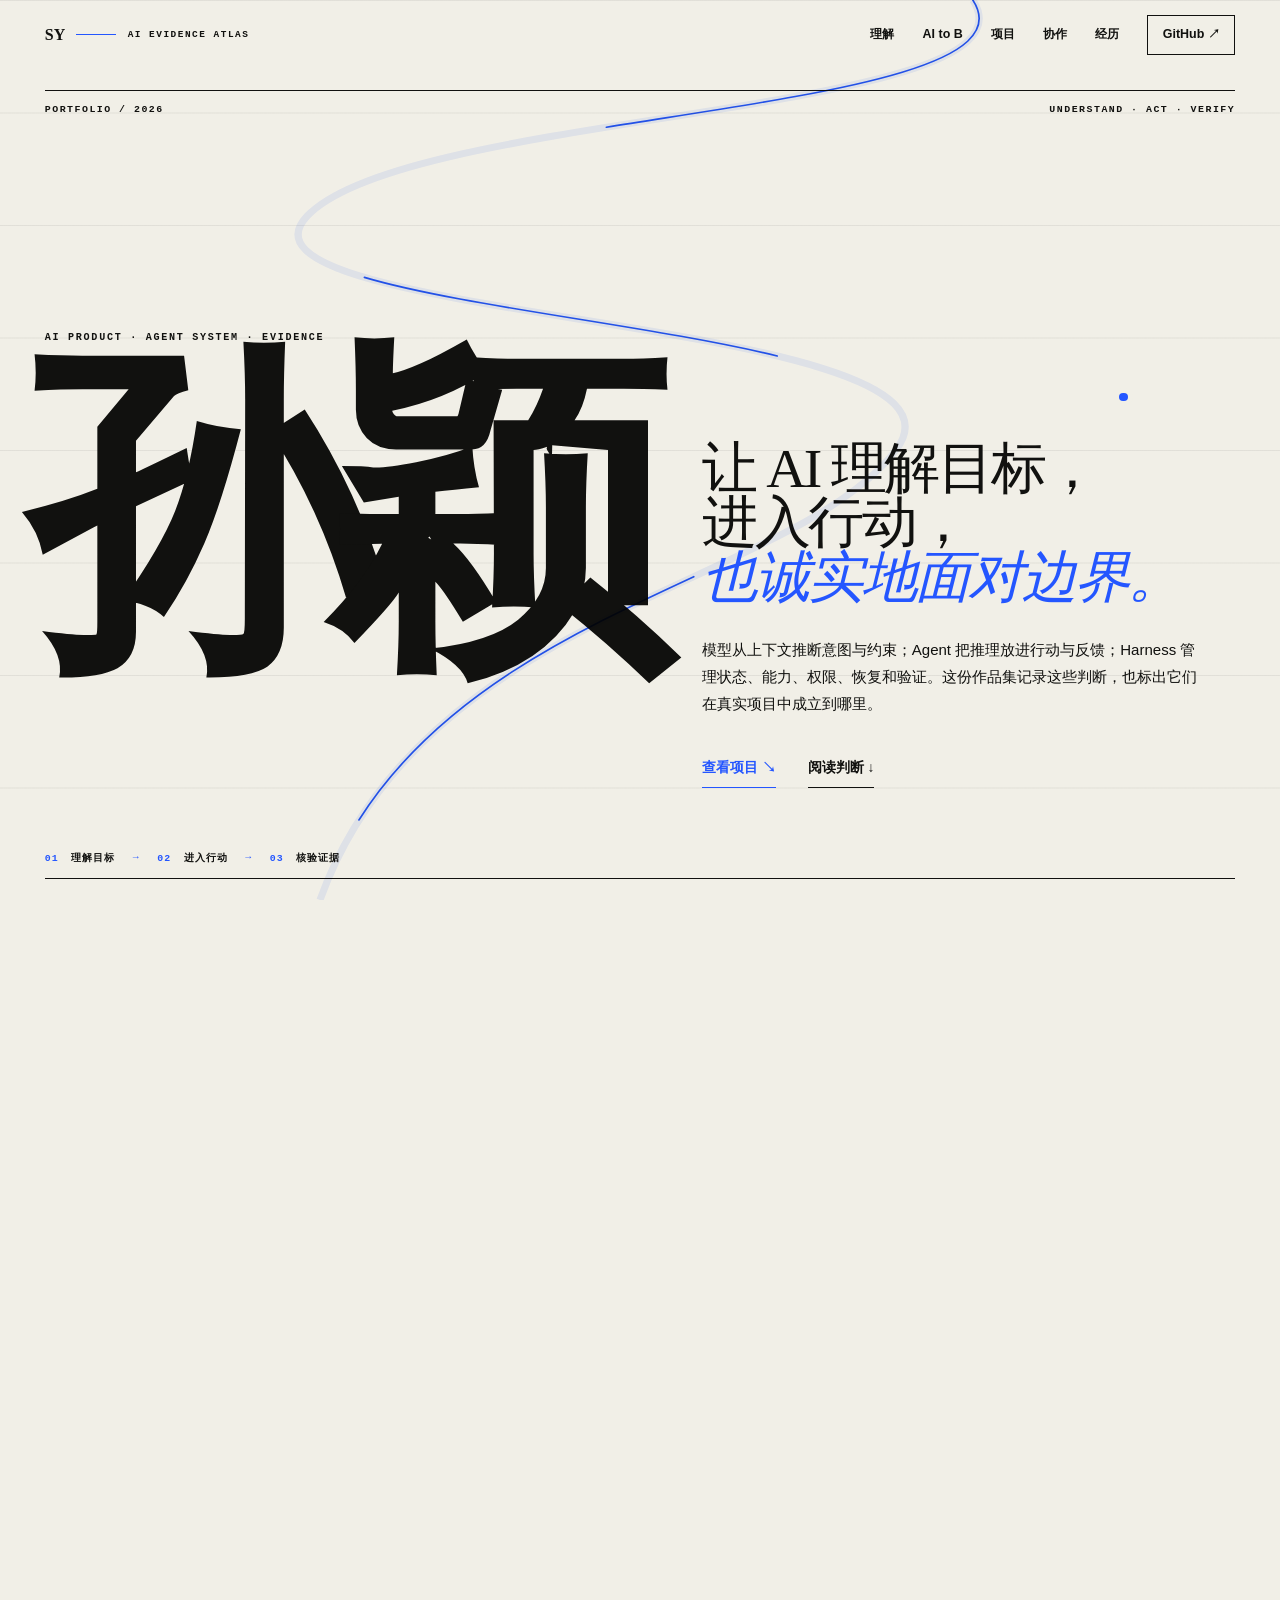
==== commit a673c1a3: "Revert "重构为项目电影作品集" This reverts commit 45834c2b700bb6dff2630d99521a03ed71a868db." ====
--- a/outputs/index.html
+++ b/outputs/index.html
@@ -1,118 +1,156 @@
-<!doctype html>
+<!DOCTYPE html>
 <html lang="zh-CN">
 <head>
   <meta charset="utf-8">
-  <meta name="viewport" content="width=device-width,initial-scale=1">
-  <meta name="theme-color" content="#090a0c">
-  <meta name="description" content="孙颖的 AI、Agent、Harness 与项目作品集。">
+  <meta name="viewport" content="width=device-width, initial-scale=1">
+  <meta name="theme-color" content="#f1efe7">
+  <meta name="description" content="孙颖的 AI 作品集：AI、Agent、Harness 与真实项目的证据地图。">
   <link rel="icon" href="data:,">
   <script>document.documentElement.classList.add('has-js')</script>
-  <link rel="stylesheet" href="the-cut.css">
-  <title>孙颖 · The Cut</title>
+  <link rel="stylesheet" href="evidence-atlas.css">
+  <title>孙颖 · AI Evidence Atlas</title>
 </head>
 <body>
-  <a class="skip" href="#main">跳到正文</a>
-  <div class="cut-transition" id="cutTransition" aria-hidden="true"><span></span></div>
-  <header class="site-head" id="siteHead">
-    <a class="mark" href="#title" aria-label="回到片头"><b>SY</b><span>PORTFOLIO 2026</span></a>
-    <div class="act-progress" aria-label="当前章节"><span id="actCount">01—05</span><i aria-hidden="true"><b id="actBar"></b></i></div>
-    <button class="menu-button" type="button" aria-expanded="false" aria-controls="actMenu"><span>MENU</span><i></i></button>
-    <nav class="act-menu" id="actMenu" aria-label="作品集章节" inert>
-      <div class="menu-index"><span>THE CUT</span><span>01—05</span></div>
-      <a href="#understanding"><small>01</small><span>理解</span></a>
-      <a href="#making"><small>02</small><span>制作</span></a>
-      <a href="#action"><small>03</small><span>行动</span></a>
-      <a href="#other-work"><small>04</small><span>其他作品</span></a>
-      <a href="#epilogue"><small>05</small><span>方法与经历</span></a>
+  <a class="skip-link" href="#content">跳到正文</a>
+  <svg class="evidence-thread" id="evidenceThread" viewBox="0 0 100 100" preserveAspectRatio="none" aria-hidden="true">
+    <path class="thread-shadow" d="M76 1 C78 9 16 10 17 19 S84 24 79 34 S16 42 18 52 S84 61 79 71 S16 80 20 99"/>
+    <path class="thread-line" id="threadPath" d="M76 1 C78 9 16 10 17 19 S84 24 79 34 S16 42 18 52 S84 61 79 71 S16 80 20 99"/>
+  </svg>
+
+  <header class="site-header" id="siteHeader">
+    <a class="wordmark" href="#top" aria-label="回到首页"><span>SY</span><i></i><small>AI EVIDENCE ATLAS</small></a>
+    <button class="menu-toggle" type="button" aria-label="打开导航" aria-expanded="false" aria-controls="primaryNav"><span></span><span></span></button>
+    <nav class="primary-nav" id="primaryNav" aria-label="主导航">
+      <a href="#atlas">理解</a><a href="#business">AI to B</a><a href="#projects">项目</a><a href="#method">协作</a><a href="#experience">经历</a>
+      <a class="nav-source" href="https://github.com/Ying-A1" target="_blank" rel="noopener noreferrer">GitHub ↗</a>
     </nav>
   </header>
 
-  <main id="main">
-    <section class="title-sequence act" id="title" data-act="00">
-      <div class="title-matte matte-top" aria-hidden="true"></div><div class="title-matte matte-bottom" aria-hidden="true"></div>
-      <div class="film-register"><span>SY / PORTFOLIO 2026</span><span>AI · AGENT · HARNESS</span></div>
-      <h1>孙颖的 AI、Agent、Harness 与项目作品集</h1>
-      <figure class="context-aperture" aria-hidden="true"><img src="assets/the-cut-context-field.webp" width="1916" height="821" alt=""></figure>
-      <div class="visual-title" aria-hidden="true"><span>孙</span><span>颖</span></div>
-      <div class="title-thesis"><p><b>AI</b> 理解上下文</p><p><b>Agent</b> 进入行动</p><p><b>Harness</b> 管理状态、权限与验证</p></div>
-      <a class="watch" href="#understanding">开始观看 <span>↓</span></a>
+  <main id="content">
+    <section class="hero chapter" id="top" data-chapter="hero">
+      <div class="hero-register" aria-hidden="true"><span>PORTFOLIO / 2026</span><span>UNDERSTAND · ACT · VERIFY</span></div>
+      <div class="hero-name-wrap"><p class="hero-prelude">AI PRODUCT · AGENT SYSTEM · EVIDENCE</p><p class="hero-name"><span>孙</span><span>颖</span></p></div>
+      <div class="hero-thesis" data-thread data-thread-x="76">
+        <span class="thread-node" aria-hidden="true"></span>
+        <h1>让 AI 理解目标，<br>进入行动，<br><em>也诚实地面对边界。</em></h1>
+        <p>模型从上下文推断意图与约束；Agent 把推理放进行动与反馈；Harness 管理状态、能力、权限、恢复和验证。这份作品集记录这些判断，也标出它们在真实项目中成立到哪里。</p>
+        <div class="hero-actions"><a class="text-link text-link-primary" href="#projects">查看项目 <span>↘</span></a><a class="text-link" href="#atlas">阅读判断 <span>↓</span></a></div>
+      </div>
+      <div class="hero-route"><span><i>01</i> 理解目标</span><b>→</b><span><i>02</i> 进入行动</span><b>→</b><span><i>03</i> 核验证据</span></div>
     </section>
 
-    <section class="understanding act" id="understanding" data-act="01" data-understanding data-understanding-state="0">
-      <header class="act-head"><span>ACT 01</span><p>UNDERSTANDING</p></header>
-      <div class="understanding-story">
-        <div class="understanding-stage" aria-hidden="true"><div class="stage-field"><i></i><i></i><i></i><i></i><i></i><i></i><i></i></div><div class="stage-core"><b>CONTEXT</b><span>目标 · 约束 · 歧义</span></div><div class="stage-action"><b>ACTION</b><span>工具 · 环境 · 反馈</span></div><div class="stage-harness"><b>HARNESS</b><span>状态 · 权限 · 验证</span></div></div>
-        <div class="understanding-beats">
-          <article data-understanding-beat="0"><span>01 / AI · CONTEXT</span><h2>理解，发生在<br>上下文里。</h2><p>模型从上下文推断目标、约束与歧义。一次生成只是候选输出，不能证明任务完成。</p></article>
-          <article data-understanding-beat="1"><span>02 / AGENT · ACTION</span><h2>推理进入行动，<br>才成为 Agent。</h2><p>Agent 读取环境、调用工具并接收反馈，在授权范围内推进任务。</p></article>
-          <article data-understanding-beat="2"><span>03 / HARNESS · BOUNDARY</span><h2>能力需要<br>确定性的边界。</h2><p>Harness 管理状态、权限、恢复与验证，并区分已确认、未确认和未覆盖。</p></article>
+    <section class="atlas chapter" id="atlas" data-chapter="atlas">
+      <div class="chapter-index"><span>01</span><p>AI / AGENT / HARNESS</p></div>
+      <header class="section-heading atlas-heading"><p class="eyebrow">我的理解</p><h2>AI 的价值不止于生成，<br>而在于进入一条可验证的任务链。</h2></header>
+      <div class="atlas-map" data-thread data-thread-x="19">
+        <span class="thread-node" aria-hidden="true"></span>
+        <article class="atlas-node is-active" data-atlas-state="0"><button type="button" aria-pressed="true"><span>01 / INFERENCE</span><strong>AI</strong><i>从上下文推断目标、约束与歧义</i></button><p>模型提供理解、推理和候选决策。一次生成只是一种输出，还不能证明任务已经完成。</p></article>
+        <article class="atlas-node" data-atlas-state="1"><button type="button" aria-pressed="false"><span>02 / ACTION LOOP</span><strong>Agent</strong><i>感知 → 规划 → 工具 → 反馈</i></button><p>Agent 在环境中推进得到授权的任务，读取结果并更新下一步，让推理真正进入行动。</p></article>
+        <article class="atlas-node" data-atlas-state="2"><button type="button" aria-pressed="false"><span>03 / GOVERNANCE</span><strong>Harness</strong><i>上下文、状态、权限、恢复与评测</i></button><p>Harness 把概率模型放进确定性外壳：保留状态、限制权限、验证结果，并在失败时恢复或交给人。</p></article>
+        <aside class="atlas-boundary"><span>HONEST SYSTEM / 我的判断</span><p>系统应区分<strong>已确认</strong>、<strong>未确认</strong>与<strong>未覆盖</strong>。诚实不是语气，而是证据、权限和责任边界可追溯。</p></aside>
+      </div>
+    </section>
+
+    <section class="business chapter" id="business" data-chapter="business">
+      <div class="chapter-index"><span>02</span><p>AI TO BUSINESS</p></div>
+      <div class="business-intro"><header class="section-heading"><p class="eyebrow">从能力到业务</p><h2>演示一次成功，<br>只是验证的起点。</h2></header><p>AI to B 需要把模型能力放进数据、权限、评测与运营系统。PoC、业务可用、正式上线和规模化复制，是四个不同结论，需要四组不同证据。</p></div>
+      <div class="stage-line" data-thread data-thread-x="78"><span class="thread-node" aria-hidden="true"></span><article><span>01</span><h3>PoC 可运行</h3><p>关键路径能够完成；记录环境、输入与运行日志。</p></article><article><span>02</span><h3>业务可用</h3><p>真实任务效果可评估；有人机分工、Badcase 与回退。</p></article><article><span>03</span><h3>正式上线</h3><p>权限、稳定性、成本与责任链满足生产要求。</p></article><article><span>04</span><h3>规模化复制</h3><p>数据和流程可以复用；版本、运营与迭代持续可控。</p></article></div>
+      <div class="decision-matrix"><div class="matrix-label">DECISION AXES</div><article><span>DATA</span><h3>数据与上下文</h3><p>来源、质量、时效、隔离和访问方式。</p></article><article><span>CONTROL</span><h3>权限与部署</h3><p>身份、授权、审批、环境与错误后果。</p></article><article><span>EVAL</span><h3>评测与边界</h3><p>任务指标、人工验收和未覆盖范围。</p></article><article><span>OPS</span><h3>运行与迭代</h3><p>日志、成本、稳定性、恢复和版本管理。</p></article></div>
+    </section>
+
+    <section class="projects chapter" id="projects" data-chapter="projects">
+      <div class="chapter-index chapter-index-light"><span>03</span><p>SELECTED WORK / REAL ARTIFACTS</p></div>
+      <header class="projects-heading"><p class="eyebrow">项目不是陈列品</p><h2>每个项目都是一份<br>可以打开的证据档案。</h2><p>公开项目链接源码或演示；研究和原型只写已经验证的范围。</p></header>
+      <article class="project-cinema" id="slide-studio" data-project-cinema data-cinema-state="0">
+        <header class="project-cinema-header">
+          <div class="dossier-register"><span>PROJECT DOSSIER / 01</span><span>OPEN SOURCE · MIT</span></div>
+          <p class="project-cinema-kicker">CODING AGENT SKILL</p>
+          <h3>Slide Studio</h3>
+          <p class="project-cinema-summary">slide-studio 把 AI 生成的 HTML 幻灯片从一次性交付，变成打开后还能继续编辑、重排、换背景并导出的工作文件。</p>
+          <div class="project-cinema-display" aria-hidden="true"><span>SLIDE</span><span>STUDIO</span></div>
+        </header>
+        <div class="project-cinema-scene">
+          <div class="project-cinema-stage">
+            <div class="cinema-stage-register" aria-hidden="true"><span>REAL PRODUCT STATES / 1440 × 900</span><span class="cinema-stage-state">01 · OPEN</span></div>
+            <a class="cinema-screen" href="https://ying-a1.github.io/slide-studio/" target="_blank" rel="noopener noreferrer" aria-label="打开 Slide Studio 在线演示">
+              <span class="cinema-screen-inner">
+                <img class="cinema-frame is-active" data-cinema-frame="0" src="assets/slide-studio/live-cover.png" width="1440" height="900" loading="lazy" decoding="async" alt="Slide Studio 打开后的封面幻灯片与浏览器编辑工具栏">
+                <img class="cinema-frame" data-cinema-frame="1" src="assets/slide-studio/inline-text-editing.png" width="1440" height="900" loading="lazy" decoding="async" alt="Slide Studio E 模式中直接编辑标题并显示文字格式栏" aria-hidden="true">
+                <img class="cinema-frame" data-cinema-frame="2" src="assets/slide-studio/organizer-page-management.png" width="1440" height="900" loading="lazy" decoding="async" alt="Slide Studio O 模式的页面管理器，包含重排、添加、复制、删除与导出操作" aria-hidden="true">
+                <img class="cinema-frame" data-cinema-frame="3" src="assets/slide-studio/export-flow.png" width="1440" height="900" loading="lazy" decoding="async" alt="Slide Studio 导出流程所使用的真实幻灯片状态" aria-hidden="true">
+              </span>
+            </a>
+            <div class="cinema-progress" aria-hidden="true"><span></span></div>
+            <p class="cinema-stage-caption"><span>01 / 04</span><b class="cinema-stage-caption-copy">打开后的单文件 Deck</b></p>
+          </div>
+          <ol class="project-cinema-beats" aria-label="Slide Studio 工作流程">
+            <li class="cinema-beat is-active" data-cinema-beat="0"><span>01 / OPEN</span><h4>打开，就是<br>工作文件。</h4><p>固定 16:9、零运行时依赖的单文件 Deck，可以直接在浏览器中继续处理。</p></li>
+            <li class="cinema-beat" data-cinema-beat="1"><span>02 / EDIT · E</span><h4>按 E，直接<br>修改内容。</h4><p>标题和正文进入直接编辑状态；选中文字后，用格式栏调整字形。</p></li>
+            <li class="cinema-beat" data-cinema-beat="2"><span>03 / ORGANIZE · O</span><h4>按 O，重排<br>整份 Deck。</h4><p>页面管理器支持重排、添加、复制、删除，并提供 Export HTML。</p></li>
+            <li class="cinema-beat" data-cinema-beat="3"><span>04 / EXPORT</span><h4>把当前修改<br>带回交付。</h4><p>导出当前 DOM 为可下载的 HTML，浏览器里的修改会进入工作文件。</p></li>
+          </ol>
+          <div class="cinema-gallery" aria-label="Slide Studio 真实界面状态">
+            <figure><img src="assets/slide-studio/live-cover.png" width="1440" height="900" loading="lazy" decoding="async" alt="Slide Studio 打开后的封面幻灯片与浏览器编辑工具栏"><figcaption><span>01 / OPEN</span>打开后的单文件 Deck</figcaption></figure>
+            <figure><img src="assets/slide-studio/inline-text-editing.png" width="1440" height="900" loading="lazy" decoding="async" alt="Slide Studio E 模式中直接编辑标题并显示文字格式栏"><figcaption><span>02 / EDIT · E</span>直接编辑标题与字形</figcaption></figure>
+            <figure><img src="assets/slide-studio/organizer-page-management.png" width="1440" height="900" loading="lazy" decoding="async" alt="Slide Studio O 模式的页面管理器，包含重排、添加、复制、删除与导出操作"><figcaption><span>03 / ORGANIZE · O</span>管理页面并导出 HTML</figcaption></figure>
+            <figure><img src="assets/slide-studio/organizer-reordered.png" width="1440" height="900" loading="lazy" decoding="async" alt="Slide Studio 页面管理器完成页面重排后的真实状态"><figcaption><span>03B / REORDER</span>重排后的页面顺序</figcaption></figure>
+            <figure><img src="assets/slide-studio/export-flow.png" width="1440" height="900" loading="lazy" decoding="async" alt="Slide Studio 导出流程所使用的真实幻灯片状态"><figcaption><span>04 / EXPORT</span>将当前 DOM 导出为 HTML</figcaption></figure>
+          </div>
+        </div>
+        <ul class="cinema-facts" aria-label="Slide Studio 已验证能力"><li><span>FILE</span><strong>单文件 · 固定 16:9 · 零运行时</strong></li><li><span>E</span><strong>直接编辑文字与字形</strong></li><li><span>O</span><strong>重排 · 添加 · 复制 · 删除 · Export HTML</strong></li><li><span>G</span><strong>打开可选背景工具</strong></li></ul>
+        <footer class="project-cinema-footer">
+          <p class="boundary-note"><span>BOUNDARY</span> G 的可选背景能力需要用户自己的兼容 API；导出对象是由当前 DOM 生成的 HTML 文件。</p>
+          <div class="project-links"><a href="https://github.com/Ying-A1/slide-studio" target="_blank" rel="noopener noreferrer">查看源码 ↗</a><a href="https://ying-a1.github.io/slide-studio/" target="_blank" rel="noopener noreferrer">打开演示 ↗</a></div>
+        </footer>
+      </article>
+      <article class="agent-dossier dossier" id="personal-agent" data-dossier="personal-agent" data-thread data-thread-x="72">
+        <span class="thread-node" aria-hidden="true"></span>
+        <div class="dossier-register"><span>PROJECT DOSSIER / 02</span><span>ANDROID PROTOTYPE · OPENMINIS</span></div>
+        <div class="agent-layout">
+          <header><p class="eyebrow">PERSONAL AGENT</p><h3>终端认识我，<br>Web 连接世界，<br><em>Harness 保持可靠。</em></h3><p>基于 OpenMinis 的 Android Personal Agent 原型。我用它把 AI Native 终端、Personal Agent、AI Native Web 与 Harness 的关系，放进 Android 的身份、权限、生命周期和构建环境中检验。</p></header>
+          <div class="agent-system"><article><span>01 / CARRIER</span><strong>AI Native 终端</strong><p>身份、权限、设备事件和执行环境。</p></article><article><span>02 / PRODUCT FORM</span><strong>Personal Agent</strong><p>围绕目标、上下文和注意力推进得到授权的任务。</p></article><article><span>03 / CAPABILITY</span><strong>AI Native Web</strong><p>通过 API、MCP、工具和受控浏览器连接服务。</p></article><article><span>04 / RUNTIME</span><strong>Harness</strong><p>管理上下文、状态、路由、授权、恢复、Trace 与评测。</p></article></div>
+        </div>
+        <div class="agent-evidence"><div><span>VERIFIED / 01</span><strong>Provider 接入</strong></div><div><span>VERIFIED / 02</span><strong>定向回归</strong></div><div><span>VERIFIED / 03</span><strong>Android 构建</strong></div><div class="unconfirmed"><span>UNCONFIRMED / 04</span><strong>真机跨应用 E2E</strong></div></div>
+        <p class="boundary-note"><span>BOUNDARY</span> 这是第一阶段 Android 原型，不代表完整操作系统。没有设备或模拟器证据，因此未把安装、启动和真机跨应用行为写成已完成能力。</p>
+        <div class="project-links"><a href="https://github.com/OpenMinis/OpenMinis" target="_blank" rel="noopener noreferrer">OpenMinis 源项目 ↗</a><a href="https://github.com/Ying-A1/qiguang-nia-releases/releases/tag/v1.14-ai-juren" target="_blank" rel="noopener noreferrer">Android Demo 发布记录 ↗</a></div>
+      </article>
+
+      <div class="project-index" id="projectIndex">
+        <div class="project-index-copy"><p class="eyebrow">THREE WORKING ARTIFACTS</p><h3>把同一种方法，<br>放进不同问题。</h3></div>
+        <div class="project-selectors" role="tablist" aria-label="其他开源项目">
+          <button type="button" role="tab" aria-selected="true" aria-controls="projectPreviewMiaoda" id="tabMiaoda" data-project-tab="miaoda"><span>03</span><strong>Miaoda Game Remix</strong><small>秒哒小游戏复刻 Skill</small></button>
+          <button type="button" role="tab" aria-selected="false" aria-controls="projectPreviewTranscript" id="tabTranscript" data-project-tab="transcript"><span>04</span><strong>Transcript Fidelity</strong><small>先保真，再总结</small></button>
+          <button type="button" role="tab" aria-selected="false" aria-controls="projectPreviewNative" id="tabNative" data-project-tab="native"><span>05</span><strong>AI Native 研究</strong><small>产品关系与系统边界</small></button>
+        </div>
+        <div class="project-previews" data-thread data-thread-x="22">
+          <span class="thread-node" aria-hidden="true"></span>
+          <section role="tabpanel" id="projectPreviewMiaoda" aria-labelledby="tabMiaoda" data-project-panel="miaoda">
+            <span>OPEN SOURCE / V1</span><h4>Miaoda<br>Game Remix</h4><p>秒哒小游戏复刻 Skill；v1 已实现斗地主模板，其余模板仍是占位。</p><a href="https://github.com/Ying-A1/miaoda-game-remix" target="_blank" rel="noopener noreferrer">查看源码 ↗</a>
+          </section>
+          <section role="tabpanel" id="projectPreviewTranscript" aria-labelledby="tabTranscript" data-project-panel="transcript" hidden>
+            <span>OPEN SOURCE / TWO OUTPUTS</span><h4>Transcript<br>Fidelity</h4><p>保真逐字稿保留提问、异议与限定条件；关键信息与待办另行整理，并回指原文。</p><a href="https://github.com/Ying-A1/transcript-fidelity" target="_blank" rel="noopener noreferrer">查看源码 ↗</a>
+          </section>
+          <section role="tabpanel" id="projectPreviewNative" aria-labelledby="tabNative" data-project-panel="native" hidden>
+            <span>RESEARCH DIRECTION</span><h4>AI Native<br>系统研究</h4><p>研究终端、Personal Agent、AI Native Web 与 Harness 的关系；系统能力以已验证的 Android 原型为界。</p><a href="#personal-agent">查看原型证据 ↑</a>
+          </section>
         </div>
       </div>
     </section>
 
-    <section class="making act" id="making" data-act="02" data-slide-story>
-      <header class="act-head"><span>ACT 02</span><p>MAKING / SLIDE STUDIO</p></header>
-      <div class="making-intro"><div><span>OPEN SOURCE · MIT</span><h2>Slide<br>Studio</h2></div><p>把 AI 生成的 HTML 幻灯片变成打开后还能编辑、重排、换背景并导出的工作文件。</p></div>
-      <div class="slide-story">
-        <div class="slide-sticky">
-          <a class="slide-screen" href="https://ying-a1.github.io/slide-studio/" target="_blank" rel="noopener noreferrer" aria-label="打开 Slide Studio 在线演示">
-            <img class="is-active" data-slide-frame="0" src="assets/slide-studio/live-cover.png" width="1440" height="900" alt="Slide Studio 打开后的封面与编辑工具栏">
-            <img data-slide-frame="1" src="assets/slide-studio/inline-text-editing.png" width="1440" height="900" loading="lazy" decoding="async" alt="Slide Studio 直接编辑标题和字形">
-            <img data-slide-frame="2" src="assets/slide-studio/organizer-page-management.png" width="1440" height="900" loading="lazy" decoding="async" alt="Slide Studio 页面管理器">
-            <img data-slide-frame="3" src="assets/slide-studio/organizer-reordered.png" width="1440" height="900" loading="lazy" decoding="async" alt="Slide Studio 重排后的页面顺序">
-            <img data-slide-frame="4" src="assets/slide-studio/export-flow.png" width="1440" height="900" loading="lazy" decoding="async" alt="Slide Studio 导出状态">
-          </a>
-          <div class="slide-caption"><span id="slideIndex">01 / 05</span><p id="slideCaption">打开后的单文件 Deck</p></div>
-        </div>
-        <ol class="slide-beats">
-          <li data-slide-beat="0"><span>01 / OPEN</span><h3>打开，就是工作文件。</h3><p>固定 16:9、零运行时依赖的单文件 Deck。</p></li>
-          <li data-slide-beat="1"><span>02 / EDIT · E</span><h3>按 E，直接修改内容。</h3><p>标题和正文进入编辑状态，选中文字可调整字形。</p></li>
-          <li data-slide-beat="2"><span>03 / ORGANIZE · O</span><h3>按 O，管理整份 Deck。</h3><p>重排、添加、复制、删除，并提供 Export HTML。</p></li>
-          <li data-slide-beat="3"><span>04 / PROOF</span><h3>重排结果留在页面里。</h3><p>真实界面显示调整后的页面顺序。</p></li>
-          <li data-slide-beat="4"><span>05 / EXPORT</span><h3>把修改带回交付。</h3><p>当前 DOM 导出为可下载的 HTML 文件。</p></li>
-        </ol>
-      </div>
-      <div class="slide-mobile-gallery" aria-label="Slide Studio 五个真实界面">
-        <figure><img src="assets/slide-studio/live-cover.png" width="1440" height="900" loading="lazy" alt="Slide Studio 打开状态"><figcaption>01 / OPEN · 单文件 Deck</figcaption></figure>
-        <figure><img src="assets/slide-studio/inline-text-editing.png" width="1440" height="900" loading="lazy" alt="Slide Studio 编辑状态"><figcaption>02 / EDIT · 直接编辑</figcaption></figure>
-        <figure><img src="assets/slide-studio/organizer-page-management.png" width="1440" height="900" loading="lazy" alt="Slide Studio 页面管理器"><figcaption>03 / ORGANIZE · 页面管理</figcaption></figure>
-        <figure><img src="assets/slide-studio/organizer-reordered.png" width="1440" height="900" loading="lazy" alt="Slide Studio 重排结果"><figcaption>04 / PROOF · 重排结果</figcaption></figure>
-        <figure><img src="assets/slide-studio/export-flow.png" width="1440" height="900" loading="lazy" alt="Slide Studio 导出状态"><figcaption>05 / EXPORT · 导出 HTML</figcaption></figure>
-      </div>
-      <footer class="project-foot"><p><b>边界</b> 可选背景能力需要用户自己的兼容 API；导出对象是当前 DOM 生成的 HTML。</p><div><a href="https://github.com/Ying-A1/slide-studio" target="_blank" rel="noopener noreferrer">源码 ↗</a><a href="https://ying-a1.github.io/slide-studio/" target="_blank" rel="noopener noreferrer">演示 ↗</a></div></footer>
+    <section class="method chapter" id="method" data-chapter="method">
+      <div class="chapter-index"><span>04</span><p>AI COLLABORATIVE DEVELOPMENT</p></div>
+      <div class="method-intro"><header class="section-heading"><p class="eyebrow">AI 协作开发</p><h2>把模型放进一条<br>可以审阅的开发链。</h2></header><p>我用 Codex、Claude Code 等工具辅助阅读材料、分析仓库、实现和验证；目标、事实边界、关键判断和最终验收由我负责。</p></div>
+      <div class="workflow-wrap" data-thread data-thread-x="20"><span class="thread-node" aria-hidden="true"></span><ol class="workflow"><li><span>01 / SOURCE</span><h3>分析一手材料</h3><p>仓库、文档、日志和历史构成事实底座。</p></li><li><span>02 / FRAME</span><h3>界定目标与边界</h3><p>明确约束、责任和完成标准。</p></li><li><span>03 / BUILD</span><h3>在仓库中实现</h3><p>形成可审阅、可比较的变更。</p></li><li><span>04 / VERIFY</span><h3>验证用户结果</h3><p>检查测试、浏览器与最终产物。</p></li></ol></div>
     </section>
 
-    <section class="action act" id="action" data-act="03" data-agent-mode="cutaway">
-      <header class="act-head"><span>ACT 03</span><p>ACTION / PERSONAL AGENT</p></header>
-      <div class="agent-split">
-        <div class="agent-copy"><span>ANDROID PROTOTYPE · OPENMINIS</span><h2>Personal<br>Agent</h2><p>以 OpenMinis Android 原型承载并探索 AI Native 终端、Personal Agent、AI Native Web 与 Harness 的关系；当前事实只覆盖接入、回归与构建。</p></div>
-        <div class="agent-cutaway" aria-label="Personal Agent 探索关系"><img class="agent-cutaway-material" src="assets/the-cut-agent-cutaway.webp" width="1024" height="1536" loading="lazy" decoding="async" alt="" aria-hidden="true"><span class="concept-label">GPT IMAGE 2 生成的概念氛围图 · 非产品界面 / 非真实 UI</span><div class="device-frame"><span>ANDROID PROTOTYPE</span><b>Personal Agent</b><small>承载身份、权限与生命周期</small></div><div class="cutaway-track"><span>TERMINAL</span><i>→</i><span>AGENT</span><i>→</i><span>AI NATIVE WEB</span><i>→</i><span>HARNESS</span></div><p>探索关系，不等于完整 OS 已实现。</p></div>
-      </div>
-      <div class="status-strip" data-status-strip><p><span>VERIFIED / 01</span><b>Provider 接入</b></p><p><span>VERIFIED / 02</span><b>定向回归</b></p><p><span>VERIFIED / 03</span><b>Android 构建</b></p><p class="unconfirmed"><span>UNCONFIRMED</span><b>真机跨应用 E2E · 完整 OS</b></p></div>
-      <footer class="project-foot"><p><b>边界</b> 这是第一阶段 Android 原型；没有设备或模拟器证据，不把真机行为写成已完成能力。</p><div><a href="https://github.com/OpenMinis/OpenMinis" target="_blank" rel="noopener noreferrer">OpenMinis 上游 ↗</a></div></footer>
+    <section class="experience chapter" id="experience" data-chapter="experience">
+      <div class="chapter-index"><span>05</span><p>EXPERIENCE / SELECTED SCOPE</p></div>
+      <header class="section-heading experience-heading"><p class="eyebrow">过往经历</p><h2>从模型与数据，<br>走到方案与交付。</h2></header>
+      <div class="experience-list" data-thread data-thread-x="19"><span class="thread-node" aria-hidden="true"></span><article><span>NOW</span><div><p>百度 · 企业云与 AI 方案</p><h3>连接需求、能力与交付边界</h3><p>从企业需求与能力映射出发，通过 PoC 识别 GAP，并以证据界定交付和验收范围。</p></div></article><article><span>PAST</span><div><p>字节跳动 · 多模态 Prompt</p><h3>把模型优化变成可评估的任务</h3><p>用样本反馈、任务拆解与标准化测试推进多模态 Prompt 迭代。</p></div></article></div>
     </section>
 
-    <section class="other-work act" id="other-work" data-act="04">
-      <header class="act-head"><span>ACT 04</span><p>OTHER WORK / FILM INDEX</p></header>
-      <h2>三份工作，<br>三个明确边界。</h2>
-      <div class="work-index">
-        <article><span>03 / OPEN SOURCE</span><h3>Miaoda Game Remix</h3><p>秒哒小游戏复刻 Skill；v1 已实现斗地主模板，其余模板仍是占位。</p><a href="https://github.com/Ying-A1/miaoda-game-remix" target="_blank" rel="noopener noreferrer" aria-label="查看 Miaoda Game Remix 源码">↗</a></article>
-        <article><span>04 / OPEN SOURCE</span><h3>Transcript Fidelity</h3><p>保真逐字稿保留提问、异议和限定条件；关键信息与待办另行整理，并回指原文。</p><a href="https://github.com/Ying-A1/transcript-fidelity" target="_blank" rel="noopener noreferrer" aria-label="查看 Transcript Fidelity 源码">↗</a></article>
-        <details><summary><span>05 / RESEARCH DIRECTION</span><b>AI Native 系统研究</b><i>+</i></summary><div><p>当前验证范围仅为 OpenMinis Android 原型中的 Provider 接入、定向回归和 Android 构建；真机跨应用 E2E 与完整 OS 未确认。</p><a href="#action">查看原型证据 ↑</a></div></details>
-      </div>
-    </section>
-
-    <section class="epilogue act" id="epilogue" data-act="05">
-      <header class="act-head"><span>ACT 05</span><p>EPILOGUE</p></header>
-      <div class="epilogue-frame">
-        <div><span>AI TO B</span><h2>演示成功，<br>只是验证的起点。</h2><p>PoC、业务可用、正式上线和规模化复制，需要不同的证据。数据、权限、评测与运营共同决定 AI 能否进入业务。</p></div>
-        <div><span>AI COLLABORATION</span><h2>Source → Frame<br>→ Build → Verify</h2><p>Codex、Claude Code 辅助阅读、实现与验证；目标、事实边界和最终验收由我负责。</p></div>
-      </div>
-      <div class="experience-lines"><p><span>NOW / 百度</span><b>企业云与 AI 方案：需求与能力映射、PoC、GAP 和交付边界。</b></p><p><span>PAST / 字节跳动</span><b>多模态 Prompt：样本反馈、任务拆解与标准化测试。</b></p></div>
-    </section>
-
-    <section class="finale" id="finale"><span>END / 2026</span><h2>让结果<br>可以核验。</h2><a href="https://github.com/Ying-A1" target="_blank" rel="noopener noreferrer">查看 GitHub <b>↗</b></a><footer><span>© <i id="year">2026</i> 孙颖</span><a href="#title">BACK TO TOP ↑</a></footer></section>
+    <section class="finale chapter" id="contact" data-chapter="finale" data-thread data-thread-x="78"><span class="thread-node" aria-hidden="true"></span><p>UNDERSTAND · ACT · VERIFY</p><h2>让结果可以核验。</h2><a href="https://github.com/Ying-A1" target="_blank" rel="noopener noreferrer">查看 GitHub ↗</a><footer><span>© <span id="year">2026</span> 孙颖 · Git 维护</span><a href="#top">BACK TO TOP ↑</a></footer></section>
   </main>
-  <script src="the-cut.js" defer></script>
+  <script src="evidence-atlas.js" defer></script>
 </body>
 </html>
--- a/outputs/evidence-atlas.css
+++ b/outputs/evidence-atlas.css
@@ -0,0 +1,36 @@
+:root{--paper:#f1efe7;--paper-hi:#faf9f4;--ink:#11110f;--muted:#686860;--line:#c8c5ba;--blue:#2456ff;--red:#d64a28;--dark:#11110f;--dark-ink:#f1efe7;--pad:max(1.1rem,3.5vw);--ease:cubic-bezier(.16,1,.3,1);--serif:Georgia,'Songti SC','STSong',serif;--sans:Arial,'PingFang SC','Hiragino Sans GB',sans-serif;--mono:'SFMono-Regular',Consolas,'Liberation Mono',monospace}
+
+/* Lower chapters */
+.method-intro{display:grid;grid-template-columns:1.35fr 1fr;gap:8vw;margin-top:5rem}.method-intro>p{align-self:end;font-size:1.08rem;line-height:1.8;max-width:35rem}.workflow-wrap{position:relative;margin-top:9rem}.workflow-wrap>.thread-node{left:19.7%;top:-.25rem}.workflow{list-style:none;display:grid;grid-template-columns:repeat(4,1fr);padding:0;margin:0;border-top:1px solid;border-bottom:1px solid}.workflow>li{min-height:22rem;padding:1.2rem;border-right:1px solid}.workflow>li:last-child{border:0}.workflow h3{font:600 1.25rem var(--serif);margin:6rem 0 1rem}.workflow p{line-height:1.7;color:var(--muted)}
+.experience-heading{display:grid;grid-template-columns:1fr 2.2fr;margin-top:5rem}.experience-heading .eyebrow{padding-top:.6rem}.experience-heading>p:last-child{grid-column:2}.experience-list{position:relative;margin:9rem 0 0 18vw;border-top:1px solid}.experience-list>.thread-node{left:-.25rem;top:49%}.experience-list article{display:grid;grid-template-columns:1fr 2.5fr;padding:2rem 0;border-bottom:1px solid}.experience-list h3{font:500 clamp(1.8rem,3vw,3.2rem)/1.1 var(--serif);margin:.7rem 0 1.5rem}.experience-list article div>p:first-child{font:600 .68rem var(--mono);letter-spacing:.12em;color:var(--blue)}.experience-list article div>p:last-child{max-width:50rem;line-height:1.75;color:var(--muted)}
+.finale{min-height:90svh;background:var(--blue);color:#fff;display:flex;flex-direction:column;justify-content:center;align-items:center;text-align:center;content-visibility:auto}.finale>.thread-node{right:21.7%;top:0;background:#fff;box-shadow:0 0 0 5px var(--blue)}.finale>p{font:600 .65rem var(--mono);letter-spacing:.16em}.finale h2{font:500 clamp(3rem,7vw,8rem)/.94 var(--serif);letter-spacing:-.06em;margin:2rem 0 3rem}.finale>a{font-weight:700;text-decoration:none;border:1px solid;padding:1rem 1.5rem}.finale footer{position:absolute;left:var(--pad);right:var(--pad);bottom:2rem;display:flex;justify-content:space-between;font:600 .62rem var(--mono);letter-spacing:.1em}.finale footer a{text-decoration:none}
+@keyframes thread-enter{to{stroke-dashoffset:0}}@keyframes name-in{to{opacity:1;transform:none}}
+@media(max-width:900px){.primary-nav{position:fixed;inset:0;background:var(--paper);display:flex;flex-direction:column;align-items:flex-start;justify-content:center;padding:5rem var(--pad);transform:translateY(-105%);transition:transform .45s var(--ease)}.primary-nav.is-open{transform:none}.primary-nav a{font:500 2.5rem var(--serif)}.primary-nav .nav-source{font:700 .9rem var(--sans)}.menu-toggle{position:relative;z-index:2;display:block}.menu-toggle[aria-expanded=true] span:first-child{transform:translateY(3px) rotate(45deg)}.menu-toggle[aria-expanded=true] span:last-child{transform:translateY(-3px) rotate(-45deg)}body.menu-open{overflow:hidden}.hero{grid-template-columns:1fr}.hero-name-wrap{align-self:start;margin-top:8vh}.hero-name{font-size:42vw}.hero-thesis{padding:1rem 0 4rem}.atlas-heading,.business-intro,.slide-title,.agent-layout,.method-intro,.experience-heading{grid-template-columns:1fr}.atlas-heading h2,.business-intro .section-heading,.slide-title>p,.agent-layout header>p:last-child,.method-intro>p{margin-top:3rem}.decision-matrix{grid-template-columns:1fr 1fr}.matrix-label{grid-column:1/-1}.project-index{grid-template-columns:1fr}.project-index-copy{padding-right:0}.project-selectors,.project-previews{border-left:0;border-top:1px solid #555}.workflow{grid-template-columns:1fr 1fr}.workflow>li{min-height:16rem}.experience-list{margin-left:0}}
+@media(max-width:620px){:root{--pad:1.1rem}.chapter{padding:6.5rem var(--pad)}.hero{min-height:100svh;padding-top:5.2rem}.hero-register span:last-child{display:none}.hero-prelude{font-size:.55rem}.hero-name{font-size:42vw;margin-top:1.5rem}.hero-thesis h1{font-size:2.75rem}.hero-thesis>p{font-size:.9rem;line-height:1.7}.hero-route{justify-content:space-between;gap:.4rem}.hero-route b{display:none}.hero-route span{font-size:.52rem}.evidence-thread{left:-3px;width:24px;overflow:visible;mix-blend-mode:multiply}.thread-shadow{display:none}.section-heading h2,.projects-heading h2{font-size:3.15rem}.atlas-heading{display:block}.atlas-map,.stage-line{grid-template-columns:1fr}.atlas-node{min-height:0;border-right:0;border-bottom:1px solid}.atlas-node button{min-height:15rem}.atlas-node button strong{font-size:5.5rem}.atlas-boundary{grid-column:auto;padding-left:1rem}.business-intro{display:block}.stage-line article{min-height:13rem;border-right:0;border-bottom:1px solid}.stage-line h3{margin-top:3rem}.decision-matrix{display:block}.decision-matrix>*{border-right:0;border-bottom:1px solid}.projects-heading{margin:4rem 0 7rem}.slide-title{display:block}.slide-title h3{font-size:29vw}.slide-title>p{font-size:1rem}.capability-rail{grid-template-columns:1fr 1fr}.agent-layout{display:block}.agent-layout header h3{font-size:3.5rem}.agent-system{margin-top:4rem}.agent-system article{display:block}.agent-system p{margin-bottom:0}.agent-evidence{grid-template-columns:1fr 1fr}.agent-evidence>div{min-height:8rem}.project-index{display:block}.project-index-copy{padding:2rem 0}.project-previews{min-height:0;padding:2rem 1rem}.project-previews section{display:block!important}.project-previews section+section{border-top:1px solid #555;margin-top:4rem;padding-top:4rem}.project-selectors{display:none}.workflow{display:block;border-bottom:0}.workflow>li{min-height:0;padding:2rem 1rem;border-right:0;border-bottom:1px solid}.workflow h3{margin-top:3rem}.experience-heading{display:block}.experience-list article{grid-template-columns:4rem 1fr}.finale h2{font-size:3.3rem}.finale footer{align-items:center}.finale footer a{font-size:.55rem}}
+@media(prefers-reduced-motion:reduce){html{scroll-behavior:auto}*,*::before,*::after{animation:none!important;transition-duration:.01ms!important;transition-delay:0ms!important}.thread-line{stroke-dashoffset:0}.hero-name span,.slide-artifact img{opacity:1;transform:none}}
+@media(scripting:none){.thread-line{stroke-dashoffset:0}.hero-name span,.slide-artifact img{opacity:1;transform:none}.primary-nav{transform:none}.project-selectors{display:none}.project-previews [hidden]{display:block}.project-previews section+section{border-top:1px solid;margin-top:4rem;padding-top:4rem}}
+*{box-sizing:border-box}html{scroll-behavior:smooth;scroll-padding-top:5rem;background:var(--paper)}body{margin:0;background:var(--paper);color:var(--ink);font-family:var(--sans);font-size:16px;overflow-x:hidden}a{color:inherit}button{font:inherit}img{max-width:100%}.skip-link{position:fixed;z-index:1000;left:1rem;top:1rem;transform:translateY(-160%);padding:.8rem 1rem;background:var(--blue);color:#fff}.skip-link:focus{transform:none}a:focus-visible,button:focus-visible,summary:focus-visible{outline:2px solid var(--blue);outline-offset:5px}
+.evidence-thread{position:fixed;z-index:30;inset:0;width:100%;height:100%;pointer-events:none;mix-blend-mode:multiply}.thread-line,.thread-shadow{fill:none;vector-effect:non-scaling-stroke}.thread-shadow{stroke:rgba(36,86,255,.09);stroke-width:7}.thread-line{stroke:var(--blue);stroke-width:1.65;stroke-linecap:round;stroke-linejoin:round;stroke-dasharray:420;stroke-dashoffset:420}.is-ready .thread-line{animation:thread-enter 1.1s var(--ease) forwards}.thread-node{position:absolute;width:.55rem;height:.55rem;border-radius:50%;background:var(--blue);box-shadow:0 0 0 5px var(--paper);z-index:3}
+.thread-line,.thread-shadow{transition:d .36s var(--ease),stroke .36s ease,opacity .36s ease}.evidence-thread{transition:opacity .36s ease}body[data-current-chapter="projects"] .evidence-thread{opacity:.11}body[data-current-chapter="finale"] .evidence-thread{mix-blend-mode:normal}body[data-current-chapter="finale"] .thread-shadow{opacity:0}body[data-current-chapter="finale"] .thread-line{stroke:rgba(255,255,255,.42);opacity:.72}
+.site-header{position:fixed;z-index:60;inset:0 0 auto;display:flex;align-items:center;justify-content:space-between;min-height:4.4rem;padding:0 var(--pad);border-bottom:1px solid transparent;transition:background .2s ease,border-color .2s ease}.site-header.is-scrolled{background:rgba(241,239,231,.94);border-color:var(--line)}.wordmark{display:flex;align-items:center;gap:.7rem;text-decoration:none}.wordmark>span{font:800 1rem var(--serif)}.wordmark i{width:2.5rem;height:1px;background:var(--blue)}.wordmark small{font:600 .59rem var(--mono);letter-spacing:.16em}.primary-nav{display:flex;align-items:center;gap:clamp(1rem,2.2vw,2.7rem)}.primary-nav a{font-size:.78rem;font-weight:600;text-decoration:none;padding:.8rem 0;border-bottom:1px solid transparent}.primary-nav a.is-current{color:var(--blue);border-color:var(--blue)}.primary-nav .nav-source{border:1px solid;padding:.65rem .9rem}.menu-toggle{display:none;border:0;background:transparent;width:2.8rem;height:2.8rem}.menu-toggle span{display:block;width:1.4rem;height:1px;margin:.35rem auto;background:currentColor}
+.chapter{position:relative;z-index:2;padding:8rem var(--pad);content-visibility:auto;contain-intrinsic-size:auto 900px}.chapter-index{display:flex;justify-content:space-between;align-items:center;padding-top:.85rem;border-top:1px solid}.chapter-index span,.chapter-index p{font:600 .62rem var(--mono);letter-spacing:.15em;margin:0}.chapter-index span{color:var(--blue)}.chapter-index-light{color:var(--dark-ink);border-color:#555}.section-heading .eyebrow,.projects-heading .eyebrow,.agent-layout .eyebrow,.project-index-copy .eyebrow{font:600 .64rem var(--mono);letter-spacing:.16em;color:var(--blue);margin:0 0 2rem}.section-heading h2,.projects-heading h2{font:500 clamp(3rem,6.4vw,7rem)/.95 var(--serif);letter-spacing:-.055em;margin:0}.section-heading>p:last-child{line-height:1.75;color:var(--muted);max-width:38rem}
+.hero{min-height:100svh;padding:5.6rem var(--pad) 1.3rem;display:grid;grid-template-columns:1.05fr .95fr;grid-template-rows:auto 1fr auto;overflow:hidden;content-visibility:visible}.hero::before{position:absolute;inset:0;content:'';background:linear-gradient(90deg,transparent calc(25% - .5px),rgba(17,17,15,.1) 25%,transparent calc(25% + .5px),transparent calc(50% - .5px),rgba(17,17,15,.1) 50%,transparent calc(50% + .5px),transparent calc(75% - .5px),rgba(17,17,15,.1) 75%,transparent calc(75% + .5px)),linear-gradient(rgba(17,17,15,.07) 1px,transparent 1px);background-size:100% 100%,100% 12.5vh;pointer-events:none}.hero-register{grid-column:1/-1;display:flex;justify-content:space-between;border-top:1px solid;padding-top:.85rem;font:600 .62rem var(--mono);letter-spacing:.15em}.hero-name-wrap{align-self:center;z-index:2}.hero-prelude{font:600 .63rem var(--mono);letter-spacing:.17em}.hero-name{font:800 clamp(8rem,27vw,28rem)/.73 var(--serif);letter-spacing:-.13em;white-space:nowrap;margin:3rem 0 0;transform:translateX(-.055em)}.hero-name span{display:inline-block;opacity:0;transform:translateY(20px);animation:name-in .9s var(--ease) forwards}.hero-name span+span{animation-delay:.08s}.hero-thesis{position:relative;align-self:end;z-index:3;max-width:43rem;padding:0 2.5vw 7vh}.hero-thesis .thread-node{right:19%;top:-3rem}.hero-thesis h1{font:500 clamp(2.5rem,4.35vw,5rem)/.98 var(--serif);letter-spacing:-.048em;margin:0 0 2rem}.hero-thesis h1 em{font-weight:400;color:var(--blue)}.hero-thesis>p{font-size:clamp(.94rem,1.15vw,1.12rem);line-height:1.8;max-width:38rem;margin:0 0 2rem}.hero-actions{display:flex;gap:2rem}.text-link{font-size:.86rem;font-weight:700;text-decoration:none;border-bottom:1px solid;padding:.6rem 0}.text-link-primary{color:var(--blue)}.hero-route{grid-column:1/-1;z-index:2;display:flex;gap:1.1rem;align-items:center;padding-bottom:.85rem;border-bottom:1px solid;font:600 .62rem var(--mono);letter-spacing:.1em}.hero-route i{font-style:normal;color:var(--blue);margin-right:.35rem}.hero-route b{font-weight:400;color:var(--blue)}
+.atlas{padding-top:10rem}.atlas-heading{display:grid;grid-template-columns:1fr 2.45fr;margin-top:2rem}.atlas-heading .eyebrow{padding-top:.6rem}.atlas-map{position:relative;display:grid;grid-template-columns:repeat(3,1fr);margin-top:10rem;border-top:1px solid;border-bottom:1px solid}.atlas-map>.thread-node{left:18.7%;top:-.25rem}.atlas-node{min-height:30rem;border-right:1px solid}.atlas-node:nth-of-type(3){border-right:0}.atlas-node button{display:flex;flex-direction:column;align-items:flex-start;width:100%;min-height:20rem;padding:1.5rem;border:0;background:transparent;color:inherit;text-align:left;cursor:pointer}.atlas-node button span,.atlas-boundary>span{font:600 .6rem var(--mono);letter-spacing:.14em}.atlas-node button strong{font:600 clamp(4rem,8vw,9rem)/1 var(--serif);letter-spacing:-.07em;margin:auto 0;transition:color .55s var(--ease),transform .55s var(--ease)}.atlas-node button i{font-size:.82rem;font-style:normal;color:var(--muted)}.atlas-node>p{max-width:25rem;line-height:1.75;padding:0 1.5rem 1.7rem;margin:0}.atlas-node.is-active strong{color:var(--blue);transform:translateX(.1em)}.atlas-boundary{grid-column:2/4;padding:3rem 2rem;border-left:1px solid var(--blue)}.atlas-boundary p{font:500 clamp(1.55rem,2.5vw,2.6rem)/1.28 var(--serif);max-width:48rem;margin:1.5rem 0 0}.atlas-boundary strong{font-weight:500;color:var(--blue)}
+.business-intro{display:grid;grid-template-columns:1.3fr 1fr;gap:9vw;margin-top:5rem}.business-intro>p{align-self:end;font-size:1.12rem;line-height:1.8;max-width:35rem}.stage-line{position:relative;display:grid;grid-template-columns:repeat(4,1fr);margin-top:8rem;border-top:1px solid}.stage-line>.thread-node{right:21.7%;top:-.25rem}.stage-line article{min-height:18rem;padding:1.3rem;border-right:1px solid}.stage-line article:last-child{border-right:0}.stage-line span,.decision-matrix span{font:600 .62rem var(--mono);letter-spacing:.13em;color:var(--blue)}.stage-line h3,.decision-matrix h3{font:600 1.35rem var(--serif);margin:5rem 0 1rem}.stage-line p,.decision-matrix p{line-height:1.7;color:var(--muted)}.decision-matrix{display:grid;grid-template-columns:1fr repeat(4,1.35fr);margin-top:7rem;border-top:1px solid;border-bottom:1px solid}.decision-matrix>*{padding:1.2rem;border-right:1px solid}.decision-matrix>*:last-child{border:0}.matrix-label{font:600 .62rem var(--mono);letter-spacing:.14em}.decision-matrix h3{margin:3rem 0 1rem}
+.projects{background:var(--dark);color:var(--dark-ink);padding-bottom:12rem}.projects .thread-node{box-shadow:0 0 0 5px var(--dark)}.projects-heading{margin:6rem 0 11rem 18vw}.projects-heading>p:last-child{max-width:32rem;line-height:1.7;color:#aaa}.slide-dossier,.agent-dossier{max-width:112rem;margin:0 auto 12rem}.dossier-register{display:flex;justify-content:space-between;padding:.85rem 0;border-top:1px solid #555;font:600 .62rem var(--mono);letter-spacing:.15em}.slide-title{display:grid;grid-template-columns:1.4fr 1fr;gap:6vw}.slide-title>div>p{font:600 .62rem var(--mono);letter-spacing:.15em;margin-top:4rem}.slide-title h3{font:600 clamp(6rem,14vw,15rem)/.73 var(--serif);letter-spacing:-.09em;margin:1.5rem 0 4rem}.slide-title h3 em{color:#7590ff}.slide-title>p{align-self:end;font-size:1.15rem;line-height:1.75;margin-bottom:4rem}.slide-artifact{position:relative;display:block;color:inherit;text-decoration:none}.slide-artifact>.thread-node{left:21.7%;top:-.25rem}.slide-artifact figure{margin:0;overflow:hidden}.slide-artifact img{display:block;width:100%;height:auto;object-fit:contain;transform:translateY(4rem);opacity:0;transition:transform .7s var(--ease),opacity .7s ease}.slide-artifact.is-visible img{transform:none;opacity:1}.slide-artifact figcaption{margin-top:.85rem;font:600 .62rem var(--mono);letter-spacing:.12em}.capability-rail{list-style:none;display:grid;grid-template-columns:repeat(4,1fr);padding:0;margin:3rem 0;border-top:1px solid #555}.capability-rail li{padding:1.3rem 0}.capability-rail span,.capability-rail small{display:block;font:600 .58rem var(--mono);color:#999}.capability-rail strong{display:block;margin:.65rem 0;font:600 1rem var(--serif)}.capability-rail span{color:#7590ff}.project-links{display:flex;gap:2.5rem;margin-top:2rem}.project-links a{font-weight:700;text-decoration:none;border-bottom:1px solid;padding:.5rem 0}.agent-dossier{position:relative}.agent-dossier>.thread-node{right:27.7%;top:-.25rem}.agent-layout{display:grid;grid-template-columns:1fr 1.2fr;gap:8vw;margin-top:5rem}.agent-layout header h3{font:500 clamp(3.5rem,6vw,7rem)/.95 var(--serif);letter-spacing:-.055em;margin:0}.agent-layout header h3 em{color:#7590ff;font-weight:400}.agent-layout header>p:last-child{line-height:1.8;color:#bbb;max-width:38rem;margin-top:3rem}.agent-system{border-top:1px solid #555}.agent-system article{display:grid;grid-template-columns:1fr 1.2fr;padding:1.3rem 0;border-bottom:1px solid #555}.agent-system span,.agent-evidence span,.project-previews>section>span,.workflow>li>span,.experience-list>article>span{font:600 .59rem var(--mono);letter-spacing:.13em;color:#7590ff}.agent-system strong{font:600 1.3rem var(--serif)}.agent-system p{grid-column:2;line-height:1.65;color:#999}.agent-evidence{display:grid;grid-template-columns:repeat(4,1fr);margin-top:6rem;border-top:1px solid #555;border-bottom:1px solid #555}.agent-evidence>div{display:flex;min-height:10rem;padding:1.2rem;border-right:1px solid #555;flex-direction:column;justify-content:space-between}.agent-evidence>div:last-child{border:0}.agent-evidence strong{font:600 1.15rem var(--serif)}.agent-evidence .unconfirmed span{color:#ff7452}.boundary-note{max-width:60rem;margin:2rem 0 0;line-height:1.75;color:#bbb}.boundary-note span{font:600 .6rem var(--mono);letter-spacing:.12em;color:#7590ff;margin-right:1rem}.project-index{display:grid;grid-template-columns:.8fr 1fr 1.55fr;margin-top:12rem;border-top:1px solid #555;border-bottom:1px solid #555}.project-index-copy{padding:2rem 3rem 2rem 0}.project-index-copy h3{font:500 clamp(2.5rem,4vw,4.7rem)/1 var(--serif);letter-spacing:-.05em}.project-selectors{border-left:1px solid #555}.project-selectors button{width:100%;display:grid;grid-template-columns:2rem 1fr;gap:.5rem;padding:1.5rem;border:0;border-bottom:1px solid #555;background:transparent;color:inherit;text-align:left;cursor:pointer}.project-selectors button:last-child{border-bottom:0}.project-selectors button[aria-selected=true]{background:var(--dark-ink);color:var(--dark)}.project-selectors span{grid-row:1/3;color:#7590ff;font:600 .6rem var(--mono)}.project-selectors strong{font:600 1.05rem var(--serif)}.project-selectors small{grid-column:2;color:#999}.project-previews{position:relative;border-left:1px solid #555;min-height:36rem;padding:3rem}.project-previews>.thread-node{left:-.25rem;top:17%}.project-previews>section>h4{font:500 clamp(2.4rem,3.7vw,4.3rem)/1 var(--serif);letter-spacing:-.05em;margin:3rem 0}.project-previews>section>p{line-height:1.7;color:#aaa;margin-top:3rem}.project-previews a{display:inline-block;text-decoration:none;border-bottom:1px solid;margin-top:2rem;padding:.5rem 0;font-weight:700}.project-previews [hidden]{display:none}
+
+/* Slide Studio — one cinematic scene, ordinary semantic content underneath. */
+.project-cinema{max-width:112rem;margin:0 auto 12rem}.project-cinema-header{position:relative;min-height:46rem;overflow:hidden}.project-cinema-kicker{font:600 .62rem var(--mono);letter-spacing:.15em;margin:4rem 0 0}.project-cinema-header>h3{position:absolute;width:1px;height:1px;overflow:hidden;clip:rect(0 0 0 0);clip-path:inset(50%);white-space:nowrap}.project-cinema-summary{position:relative;z-index:2;max-width:31rem;margin:clamp(15rem,26vw,28rem) 0 4rem auto;font-size:1.08rem;line-height:1.8;color:#c7c7c0}.project-cinema-display{position:absolute;z-index:1;inset:7.5rem 0 auto;display:flex;flex-direction:column;pointer-events:none;font:600 clamp(7rem,17vw,18.5rem)/.68 var(--serif);letter-spacing:-.105em;color:#f1efe7}.project-cinema-display span{display:block;opacity:0;transform:translateY(3rem);transition:transform .9s var(--ease),opacity .65s ease}.project-cinema-display span:last-child{align-self:flex-end;color:#7590ff;transition-delay:.08s}.project-cinema.is-title-visible .project-cinema-display span{opacity:1;transform:none}.project-cinema-scene{display:grid;grid-template-columns:minmax(0,1.72fr) minmax(17rem,.72fr);gap:clamp(2rem,5vw,6rem);min-height:272svh}.project-cinema-stage{position:sticky;top:4.4rem;height:calc(100svh - 4.4rem);display:flex;flex-direction:column;justify-content:center;align-self:start;padding:1rem 0 1.4rem}.cinema-stage-register,.cinema-stage-caption{display:flex;justify-content:space-between;gap:1rem;margin:0;padding:.8rem 0;font:600 .58rem var(--mono);letter-spacing:.13em;color:#9a9a94}.cinema-screen{display:flex;align-items:center;justify-content:center;min-height:0;flex:1;color:inherit;text-decoration:none;border:1px solid #454542;background:#181816;overflow:hidden}.cinema-screen-inner{position:relative;display:flex;align-items:center;justify-content:center;width:100%;height:100%;padding:clamp(.55rem,1.4vw,1.25rem);overflow:hidden}.cinema-screen img{display:block;width:100%;height:100%;object-fit:contain;transform-origin:center;transition:transform .76s var(--ease),opacity .4s ease;will-change:transform}.cinema-focus-frame{position:absolute;border:1px solid rgba(117,144,255,.9);box-shadow:0 0 0 999px rgba(8,8,7,.14);opacity:0;transition:transform .76s var(--ease),opacity .35s ease;pointer-events:none}.project-cinema[data-cinema-state="1"] .cinema-screen img{transform:scale(1.045) translate3d(1.1%,.2%,0)}.project-cinema[data-cinema-state="1"] .cinema-focus-frame{left:18%;top:16%;width:62%;height:56%;opacity:1;transform:translate3d(2%,0,0)}.project-cinema[data-cinema-state="2"] .cinema-screen img{transform:scale(1.035) translate3d(-.8%,-.5%,0)}.project-cinema[data-cinema-state="2"] .cinema-focus-frame{left:2.4%;top:12%;width:15%;height:76%;opacity:1;transform:translate3d(0,1%,0)}.project-cinema[data-cinema-state="3"] .cinema-screen img{transform:none}.project-cinema[data-cinema-state="3"] .cinema-focus-frame{left:80%;top:6%;width:17%;height:88%;opacity:.68;transform:none}.cinema-progress{height:1px;background:#454542}.cinema-progress span{display:block;width:25%;height:1px;background:#7590ff;transform-origin:left;transition:transform .55s var(--ease)}.project-cinema[data-cinema-state="1"] .cinema-progress span{transform:scaleX(2)}.project-cinema[data-cinema-state="2"] .cinema-progress span{transform:scaleX(3)}.project-cinema[data-cinema-state="3"] .cinema-progress span{transform:scaleX(4)}.project-cinema-beats{list-style:none;padding:0;margin:0}.cinema-beat{min-height:64svh;display:flex;flex-direction:column;justify-content:center;padding:5rem 0;border-top:1px solid #454542;opacity:.28;transition:opacity .35s ease}.cinema-beat:first-child{margin-top:23svh}.cinema-beat:last-child{margin-bottom:23svh;border-bottom:1px solid #454542}.cinema-beat.is-active{opacity:1}.cinema-beat>span{font:600 .59rem var(--mono);letter-spacing:.14em;color:#7590ff}.cinema-beat h4{font:500 clamp(2rem,3.2vw,3.8rem)/1.02 var(--serif);letter-spacing:-.045em;margin:2rem 0}.cinema-beat p{max-width:26rem;margin:0;color:#aaa;line-height:1.75}.project-cinema-footer{display:grid;grid-template-columns:1.5fr 1fr;align-items:end;gap:3rem;padding-top:2rem;border-top:1px solid #555}.project-cinema-footer .project-links{justify-content:flex-end}
+
+@media(max-width:760px){.project-cinema{margin-bottom:9rem}.project-cinema-header{min-height:auto;overflow:visible}.project-cinema-kicker{margin-top:3rem}.project-cinema-header>h3{position:static;width:auto;height:auto;overflow:visible;clip:auto;clip-path:none;white-space:normal;font:600 clamp(3.8rem,17vw,7rem)/.8 var(--serif);letter-spacing:-.08em;margin:1rem 0 2rem}.project-cinema-summary{margin:0 0 3rem;font-size:1rem}.project-cinema-display{display:none}.project-cinema-scene{display:flex;flex-direction:column;min-height:auto;gap:0}.project-cinema-stage{position:static;order:0;height:auto;padding:0 0 2rem}.cinema-stage-register{display:none}.cinema-screen{min-height:auto;aspect-ratio:16/9}.cinema-screen-inner{padding:.35rem}.cinema-screen img{width:100%;height:auto;transform:none!important}.cinema-focus-frame,.cinema-progress,.cinema-stage-caption{display:none}.project-cinema-beats{order:1}.cinema-beat,.cinema-beat:first-child,.cinema-beat:last-child{min-height:auto;margin:0;padding:2.6rem 0;border-top:1px solid #454542;border-bottom:0;opacity:1}.cinema-beat:last-child{border-bottom:1px solid #454542}.cinema-beat h4{font-size:2.25rem;margin:1.3rem 0}.project-cinema-footer{display:block;padding-top:1rem}.project-cinema-footer .project-links{justify-content:flex-start}}
+@media(prefers-reduced-motion:reduce){.project-cinema{margin-bottom:9rem}.project-cinema-header{min-height:auto;overflow:visible}.project-cinema-header>h3{position:static;width:auto;height:auto;overflow:visible;clip:auto;clip-path:none;white-space:normal;font:600 clamp(3.8rem,12vw,8rem)/.8 var(--serif);letter-spacing:-.08em;margin:1rem 0 2rem}.project-cinema-summary{margin:0 0 3rem}.project-cinema-display{display:none}.project-cinema-scene{display:flex;flex-direction:column;min-height:auto;gap:0}.project-cinema-stage{position:static;order:0;height:auto;padding:0 0 2rem}.cinema-screen{min-height:auto;aspect-ratio:16/9}.cinema-screen img{transform:none!important}.cinema-focus-frame,.cinema-progress,.cinema-stage-register,.cinema-stage-caption{display:none}.project-cinema-beats{order:1}.cinema-beat,.cinema-beat:first-child,.cinema-beat:last-child{min-height:auto;margin:0;padding:2.6rem 0;border-top:1px solid #454542;border-bottom:0;opacity:1}.cinema-beat:last-child{border-bottom:1px solid #454542}.project-cinema-footer{display:block}.project-cinema-footer .project-links{justify-content:flex-start}}
+@media(scripting:none){.project-cinema{margin-bottom:9rem}.project-cinema-header{min-height:auto;overflow:visible}.project-cinema-header>h3{position:static;width:auto;height:auto;overflow:visible;clip:auto;clip-path:none;white-space:normal;font:600 clamp(3.8rem,12vw,8rem)/.8 var(--serif);letter-spacing:-.08em;margin:1rem 0 2rem}.project-cinema-summary{margin:0 0 3rem}.project-cinema-display{display:none}.project-cinema-scene{display:flex;flex-direction:column;min-height:auto;gap:0}.project-cinema-stage{position:static;order:0;height:auto;padding:0 0 2rem}.cinema-screen{min-height:auto;aspect-ratio:16/9}.cinema-screen img{transform:none!important}.cinema-focus-frame,.cinema-progress,.cinema-stage-register,.cinema-stage-caption{display:none}.project-cinema-beats{order:1}.cinema-beat,.cinema-beat:first-child,.cinema-beat:last-child{min-height:auto;margin:0;padding:2.6rem 0;border-top:1px solid #454542;border-bottom:0;opacity:1}.cinema-beat:last-child{border-bottom:1px solid #454542}.project-cinema-footer{display:block}.project-cinema-footer .project-links{justify-content:flex-start}}
+
+/* Slide Studio: authentic product-state cinema. */
+.project-cinema-summary{max-width:34rem}.project-cinema-scene{grid-template-columns:minmax(0,1.78fr) minmax(18rem,.68fr)}.cinema-stage-caption b{font:inherit;color:#d8d8d1;text-align:right}.cinema-screen{position:relative;display:block;width:100%;height:auto;min-height:0;flex:none;aspect-ratio:16/10}.cinema-screen-inner{position:absolute;inset:0;display:block;width:auto;height:auto;margin:clamp(.35rem,.8vw,.8rem);padding:0}.cinema-screen img.cinema-frame{position:absolute;inset:0;display:block;width:100%;height:100%;object-fit:contain;opacity:0;transform:translate3d(0,1rem,0) scale(.992);transition:opacity .46s ease,transform .66s var(--ease);will-change:auto}.cinema-screen img.cinema-frame.is-active{opacity:1;transform:none}.project-cinema[data-cinema-state] .cinema-screen img.cinema-frame{transform:translate3d(0,1rem,0) scale(.992)}.project-cinema[data-cinema-state] .cinema-screen img.cinema-frame.is-active{transform:none}.cinema-gallery{display:none}.cinema-gallery figure{margin:0}.cinema-gallery img{display:block;width:100%;height:auto;aspect-ratio:16/10;object-fit:contain;border:1px solid #454542;background:#181816}.cinema-gallery figcaption{display:flex;justify-content:space-between;gap:1rem;padding:.8rem 0 2rem;color:#c7c7c0;font-size:.8rem}.cinema-beat>span,.cinema-gallery figcaption span,.cinema-facts span{font:600 .59rem var(--mono);letter-spacing:.14em;color:#7590ff}.cinema-facts{list-style:none;display:grid;grid-template-columns:1.05fr .85fr 1.6fr .85fr;padding:0;margin:3rem 0;border-top:1px solid #555;border-bottom:1px solid #555}.cinema-facts li{min-height:8rem;padding:1rem;border-right:1px solid #555;display:flex;flex-direction:column;justify-content:space-between}.cinema-facts li:last-child{border-right:0}.cinema-facts strong{font:600 1rem/1.45 var(--serif)}
+.project-cinema.is-static{margin-bottom:9rem}.project-cinema.is-static .project-cinema-header{min-height:auto;overflow:visible}.project-cinema.is-static .project-cinema-header>h3{position:static;width:auto;height:auto;overflow:visible;clip:auto;clip-path:none;white-space:normal;font:600 clamp(3.8rem,12vw,8rem)/.8 var(--serif);letter-spacing:-.08em;margin:1rem 0 2rem}.project-cinema.is-static .project-cinema-summary{margin:0 0 3rem}.project-cinema.is-static .project-cinema-display,.project-cinema.is-static .project-cinema-stage,.project-cinema.is-static .project-cinema-beats{display:none}.project-cinema.is-static .project-cinema-scene{display:block;min-height:auto}.project-cinema.is-static .cinema-gallery{display:grid;grid-template-columns:1fr 1fr;gap:2rem}
+@media(max-width:760px){.project-cinema.is-static .cinema-gallery{grid-template-columns:1fr;gap:0}.cinema-gallery figcaption{padding-bottom:2.5rem}.cinema-facts{grid-template-columns:1fr 1fr}.cinema-facts li:nth-child(2){border-right:0}.cinema-facts li:nth-child(-n+2){border-bottom:1px solid #555}}
+@media(prefers-reduced-motion:reduce){.project-cinema .project-cinema-stage,.project-cinema .project-cinema-beats{display:none}.project-cinema .project-cinema-scene{display:block;min-height:auto}.project-cinema .cinema-gallery{display:grid;grid-template-columns:1fr 1fr;gap:2rem}}
+@media(scripting:none){.project-cinema .cinema-gallery{display:grid;grid-template-columns:1fr 1fr;gap:2rem}.project-cinema .project-cinema-stage,.project-cinema .project-cinema-beats{display:none}.project-cinema .project-cinema-scene{display:block;min-height:auto}}
+@media(max-width:760px) and (prefers-reduced-motion:reduce){.project-cinema .cinema-gallery{grid-template-columns:1fr;gap:0}}
+@media(max-width:760px) and (scripting:none){.project-cinema .cinema-gallery{grid-template-columns:1fr;gap:0}}
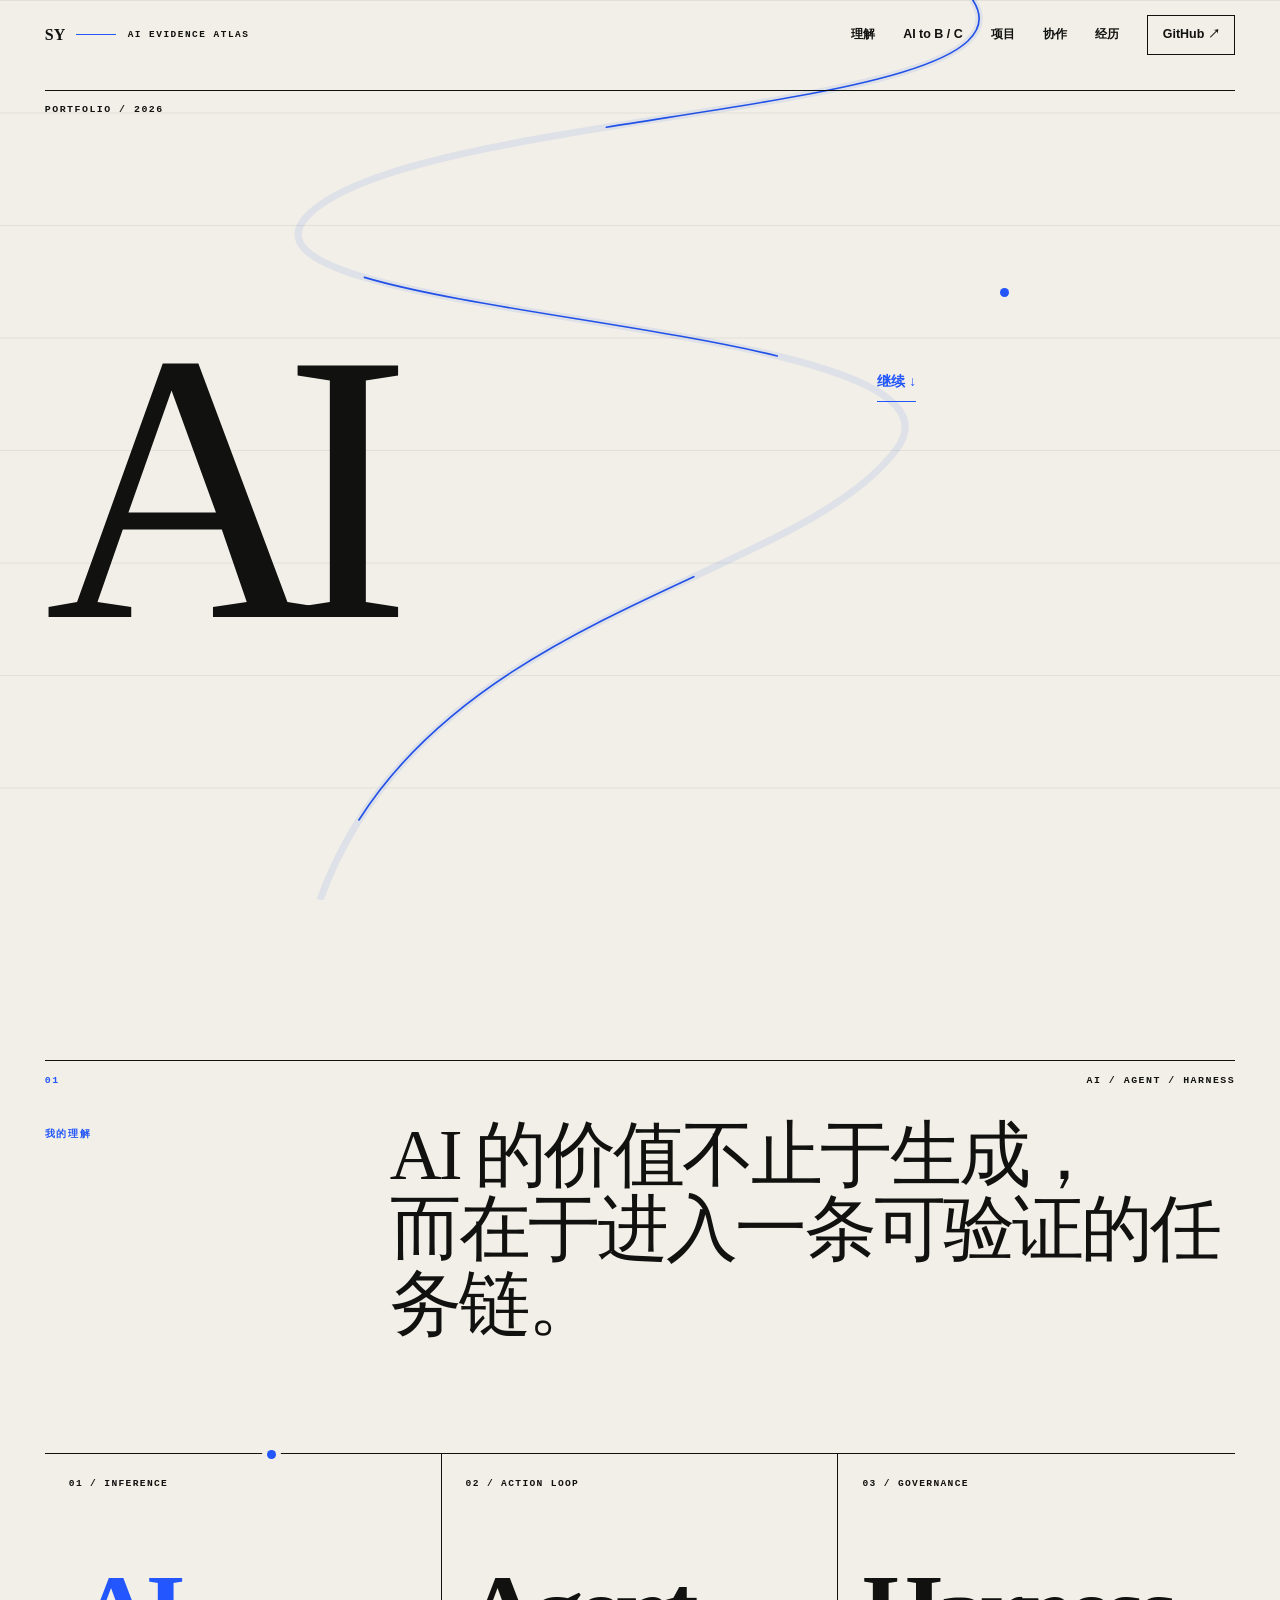
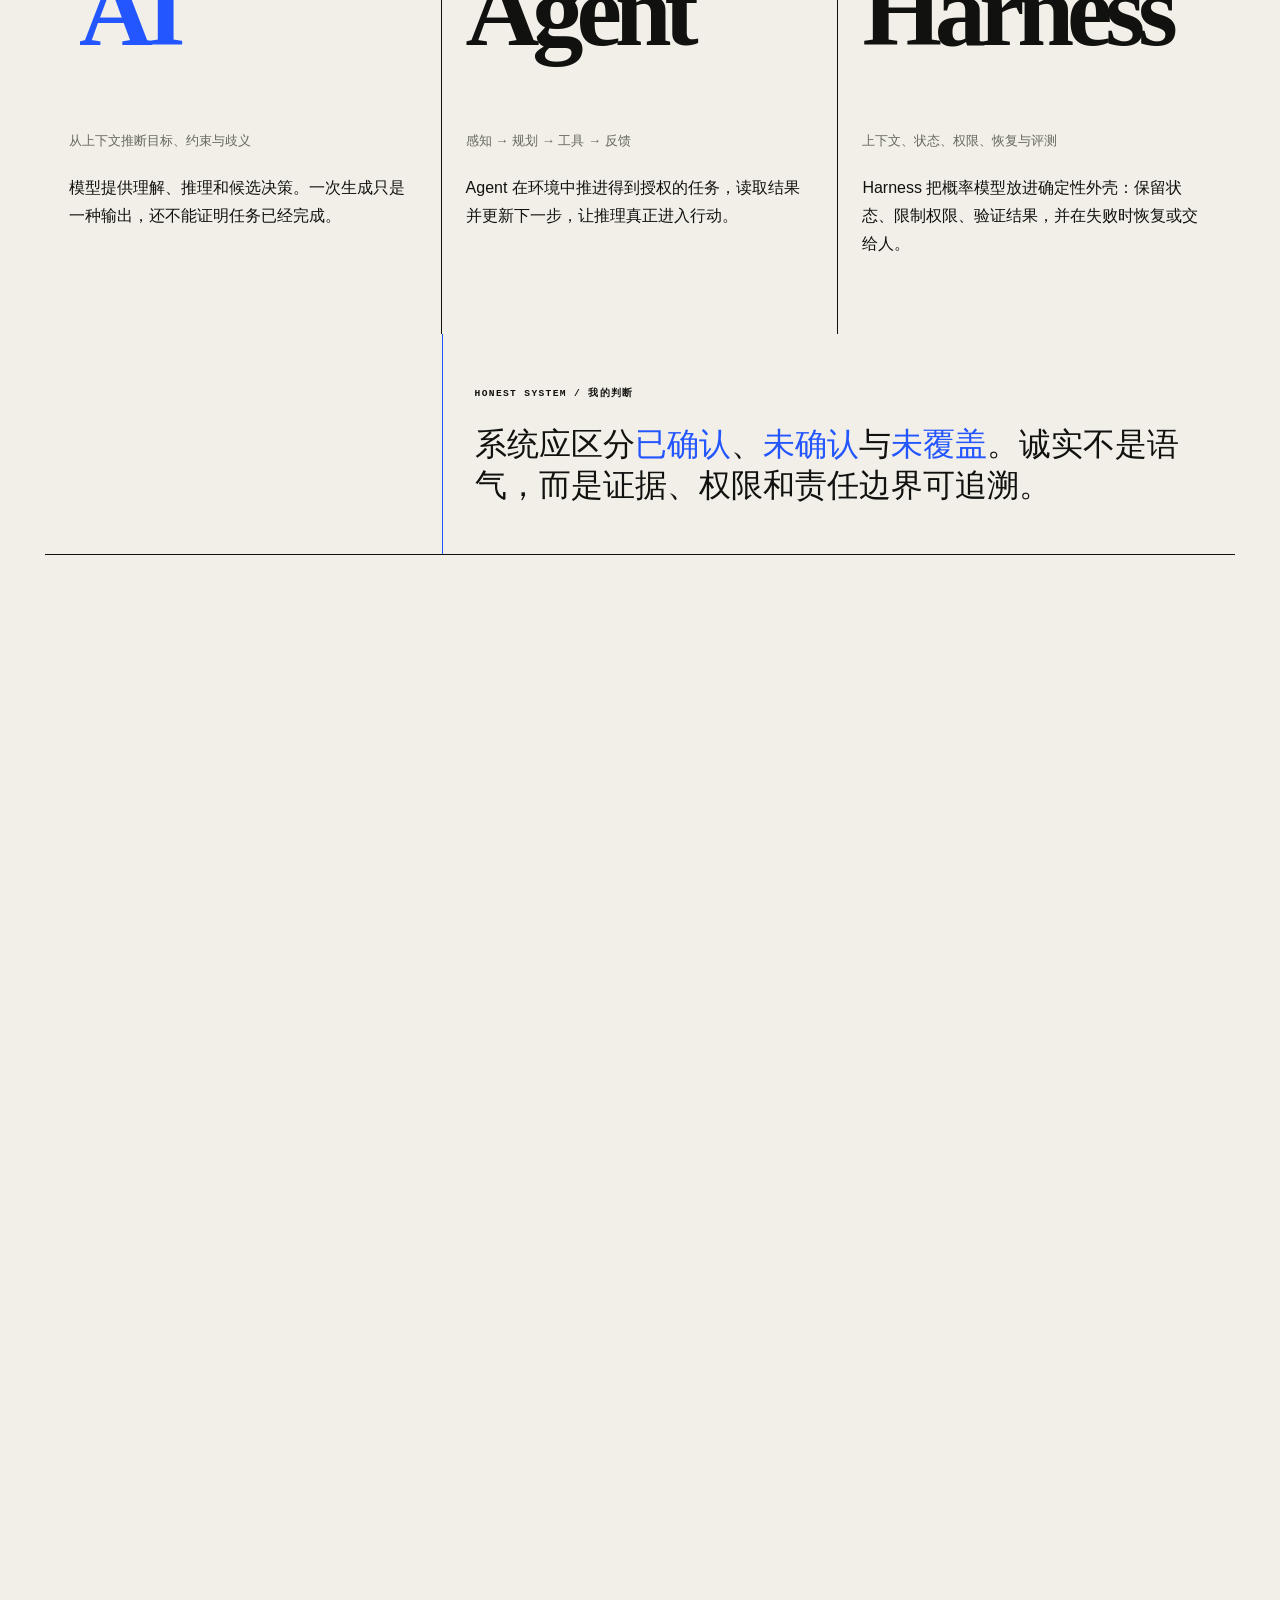
==== commit 2dcbb190: "精简作品集内容与项目页面" ====
--- a/outputs/index.html
+++ b/outputs/index.html
@@ -21,22 +21,19 @@
     <a class="wordmark" href="#top" aria-label="回到首页"><span>SY</span><i></i><small>AI EVIDENCE ATLAS</small></a>
     <button class="menu-toggle" type="button" aria-label="打开导航" aria-expanded="false" aria-controls="primaryNav"><span></span><span></span></button>
     <nav class="primary-nav" id="primaryNav" aria-label="主导航">
-      <a href="#atlas">理解</a><a href="#business">AI to B</a><a href="#projects">项目</a><a href="#method">协作</a><a href="#experience">经历</a>
+      <a href="#atlas">理解</a><a href="#business">AI to B / C</a><a href="#projects">项目</a><a href="#method">协作</a><a href="#experience">经历</a>
       <a class="nav-source" href="https://github.com/Ying-A1" target="_blank" rel="noopener noreferrer">GitHub ↗</a>
     </nav>
   </header>
 
   <main id="content">
     <section class="hero chapter" id="top" data-chapter="hero">
-      <div class="hero-register" aria-hidden="true"><span>PORTFOLIO / 2026</span><span>UNDERSTAND · ACT · VERIFY</span></div>
-      <div class="hero-name-wrap"><p class="hero-prelude">AI PRODUCT · AGENT SYSTEM · EVIDENCE</p><p class="hero-name"><span>孙</span><span>颖</span></p></div>
+      <div class="hero-register" aria-hidden="true"><span>PORTFOLIO / 2026</span></div>
       <div class="hero-thesis" data-thread data-thread-x="76">
         <span class="thread-node" aria-hidden="true"></span>
-        <h1>让 AI 理解目标，<br>进入行动，<br><em>也诚实地面对边界。</em></h1>
-        <p>模型从上下文推断意图与约束；Agent 把推理放进行动与反馈；Harness 管理状态、能力、权限、恢复和验证。这份作品集记录这些判断，也标出它们在真实项目中成立到哪里。</p>
-        <div class="hero-actions"><a class="text-link text-link-primary" href="#projects">查看项目 <span>↘</span></a><a class="text-link" href="#atlas">阅读判断 <span>↓</span></a></div>
+        <h1>AI</h1>
+        <div class="hero-actions"><a class="text-link text-link-primary" href="#atlas">继续 <span>↓</span></a></div>
       </div>
-      <div class="hero-route"><span><i>01</i> 理解目标</span><b>→</b><span><i>02</i> 进入行动</span><b>→</b><span><i>03</i> 核验证据</span></div>
     </section>
 
     <section class="atlas chapter" id="atlas" data-chapter="atlas">
@@ -52,86 +49,49 @@
     </section>
 
     <section class="business chapter" id="business" data-chapter="business">
-      <div class="chapter-index"><span>02</span><p>AI TO BUSINESS</p></div>
-      <div class="business-intro"><header class="section-heading"><p class="eyebrow">从能力到业务</p><h2>演示一次成功，<br>只是验证的起点。</h2></header><p>AI to B 需要把模型能力放进数据、权限、评测与运营系统。PoC、业务可用、正式上线和规模化复制，是四个不同结论，需要四组不同证据。</p></div>
-      <div class="stage-line" data-thread data-thread-x="78"><span class="thread-node" aria-hidden="true"></span><article><span>01</span><h3>PoC 可运行</h3><p>关键路径能够完成；记录环境、输入与运行日志。</p></article><article><span>02</span><h3>业务可用</h3><p>真实任务效果可评估；有人机分工、Badcase 与回退。</p></article><article><span>03</span><h3>正式上线</h3><p>权限、稳定性、成本与责任链满足生产要求。</p></article><article><span>04</span><h3>规模化复制</h3><p>数据和流程可以复用；版本、运营与迭代持续可控。</p></article></div>
-      <div class="decision-matrix"><div class="matrix-label">DECISION AXES</div><article><span>DATA</span><h3>数据与上下文</h3><p>来源、质量、时效、隔离和访问方式。</p></article><article><span>CONTROL</span><h3>权限与部署</h3><p>身份、授权、审批、环境与错误后果。</p></article><article><span>EVAL</span><h3>评测与边界</h3><p>任务指标、人工验收和未覆盖范围。</p></article><article><span>OPS</span><h3>运行与迭代</h3><p>日志、成本、稳定性、恢复和版本管理。</p></article></div>
+      <div class="chapter-index"><span>02</span><p>AI TO B / AI TO C</p></div>
+      <header class="section-heading business-heading"><p class="eyebrow">我的理解</p><h2>To B 与 To C，<br>解决的是两种不同的问题。</h2></header>
+      <div class="business-views" data-thread data-thread-x="78"><span class="thread-node" aria-hidden="true"></span><article><span>AI TO B</span><h3>把模型放进组织系统。</h3><p>价值来自真实业务结果：模型需要接入数据、权限和流程，并通过评测、回退与运营持续工作。PoC、可用、上线和规模化是不同结论。</p></article><article><span>AI TO C</span><h3>让 AI 越来越理解一个人。</h3><p>价值来自持续的个人上下文和更低的行动成本：记住偏好、理解当下目标、在授权内完成任务，并让用户始终知道它做了什么。</p></article></div>
     </section>
 
     <section class="projects chapter" id="projects" data-chapter="projects">
       <div class="chapter-index chapter-index-light"><span>03</span><p>SELECTED WORK / REAL ARTIFACTS</p></div>
-      <header class="projects-heading"><p class="eyebrow">项目不是陈列品</p><h2>每个项目都是一份<br>可以打开的证据档案。</h2><p>公开项目链接源码或演示；研究和原型只写已经验证的范围。</p></header>
-      <article class="project-cinema" id="slide-studio" data-project-cinema data-cinema-state="0">
-        <header class="project-cinema-header">
-          <div class="dossier-register"><span>PROJECT DOSSIER / 01</span><span>OPEN SOURCE · MIT</span></div>
-          <p class="project-cinema-kicker">CODING AGENT SKILL</p>
-          <h3>Slide Studio</h3>
-          <p class="project-cinema-summary">slide-studio 把 AI 生成的 HTML 幻灯片从一次性交付，变成打开后还能继续编辑、重排、换背景并导出的工作文件。</p>
-          <div class="project-cinema-display" aria-hidden="true"><span>SLIDE</span><span>STUDIO</span></div>
-        </header>
-        <div class="project-cinema-scene">
-          <div class="project-cinema-stage">
-            <div class="cinema-stage-register" aria-hidden="true"><span>REAL PRODUCT STATES / 1440 × 900</span><span class="cinema-stage-state">01 · OPEN</span></div>
-            <a class="cinema-screen" href="https://ying-a1.github.io/slide-studio/" target="_blank" rel="noopener noreferrer" aria-label="打开 Slide Studio 在线演示">
-              <span class="cinema-screen-inner">
-                <img class="cinema-frame is-active" data-cinema-frame="0" src="assets/slide-studio/live-cover.png" width="1440" height="900" loading="lazy" decoding="async" alt="Slide Studio 打开后的封面幻灯片与浏览器编辑工具栏">
-                <img class="cinema-frame" data-cinema-frame="1" src="assets/slide-studio/inline-text-editing.png" width="1440" height="900" loading="lazy" decoding="async" alt="Slide Studio E 模式中直接编辑标题并显示文字格式栏" aria-hidden="true">
-                <img class="cinema-frame" data-cinema-frame="2" src="assets/slide-studio/organizer-page-management.png" width="1440" height="900" loading="lazy" decoding="async" alt="Slide Studio O 模式的页面管理器，包含重排、添加、复制、删除与导出操作" aria-hidden="true">
-                <img class="cinema-frame" data-cinema-frame="3" src="assets/slide-studio/export-flow.png" width="1440" height="900" loading="lazy" decoding="async" alt="Slide Studio 导出流程所使用的真实幻灯片状态" aria-hidden="true">
-              </span>
-            </a>
-            <div class="cinema-progress" aria-hidden="true"><span></span></div>
-            <p class="cinema-stage-caption"><span>01 / 04</span><b class="cinema-stage-caption-copy">打开后的单文件 Deck</b></p>
-          </div>
-          <ol class="project-cinema-beats" aria-label="Slide Studio 工作流程">
-            <li class="cinema-beat is-active" data-cinema-beat="0"><span>01 / OPEN</span><h4>打开，就是<br>工作文件。</h4><p>固定 16:9、零运行时依赖的单文件 Deck，可以直接在浏览器中继续处理。</p></li>
-            <li class="cinema-beat" data-cinema-beat="1"><span>02 / EDIT · E</span><h4>按 E，直接<br>修改内容。</h4><p>标题和正文进入直接编辑状态；选中文字后，用格式栏调整字形。</p></li>
-            <li class="cinema-beat" data-cinema-beat="2"><span>03 / ORGANIZE · O</span><h4>按 O，重排<br>整份 Deck。</h4><p>页面管理器支持重排、添加、复制、删除，并提供 Export HTML。</p></li>
-            <li class="cinema-beat" data-cinema-beat="3"><span>04 / EXPORT</span><h4>把当前修改<br>带回交付。</h4><p>导出当前 DOM 为可下载的 HTML，浏览器里的修改会进入工作文件。</p></li>
-          </ol>
-          <div class="cinema-gallery" aria-label="Slide Studio 真实界面状态">
-            <figure><img src="assets/slide-studio/live-cover.png" width="1440" height="900" loading="lazy" decoding="async" alt="Slide Studio 打开后的封面幻灯片与浏览器编辑工具栏"><figcaption><span>01 / OPEN</span>打开后的单文件 Deck</figcaption></figure>
-            <figure><img src="assets/slide-studio/inline-text-editing.png" width="1440" height="900" loading="lazy" decoding="async" alt="Slide Studio E 模式中直接编辑标题并显示文字格式栏"><figcaption><span>02 / EDIT · E</span>直接编辑标题与字形</figcaption></figure>
-            <figure><img src="assets/slide-studio/organizer-page-management.png" width="1440" height="900" loading="lazy" decoding="async" alt="Slide Studio O 模式的页面管理器，包含重排、添加、复制、删除与导出操作"><figcaption><span>03 / ORGANIZE · O</span>管理页面并导出 HTML</figcaption></figure>
-            <figure><img src="assets/slide-studio/organizer-reordered.png" width="1440" height="900" loading="lazy" decoding="async" alt="Slide Studio 页面管理器完成页面重排后的真实状态"><figcaption><span>03B / REORDER</span>重排后的页面顺序</figcaption></figure>
-            <figure><img src="assets/slide-studio/export-flow.png" width="1440" height="900" loading="lazy" decoding="async" alt="Slide Studio 导出流程所使用的真实幻灯片状态"><figcaption><span>04 / EXPORT</span>将当前 DOM 导出为 HTML</figcaption></figure>
-          </div>
-        </div>
-        <ul class="cinema-facts" aria-label="Slide Studio 已验证能力"><li><span>FILE</span><strong>单文件 · 固定 16:9 · 零运行时</strong></li><li><span>E</span><strong>直接编辑文字与字形</strong></li><li><span>O</span><strong>重排 · 添加 · 复制 · 删除 · Export HTML</strong></li><li><span>G</span><strong>打开可选背景工具</strong></li></ul>
-        <footer class="project-cinema-footer">
-          <p class="boundary-note"><span>BOUNDARY</span> G 的可选背景能力需要用户自己的兼容 API；导出对象是由当前 DOM 生成的 HTML 文件。</p>
-          <div class="project-links"><a href="https://github.com/Ying-A1/slide-studio" target="_blank" rel="noopener noreferrer">查看源码 ↗</a><a href="https://ying-a1.github.io/slide-studio/" target="_blank" rel="noopener noreferrer">打开演示 ↗</a></div>
-        </footer>
+      <header class="projects-heading"><h2>项目</h2></header>
+      <article class="slide-dossier compact-project" id="slide-studio">
+        <div class="dossier-register"><span>PROJECT / 01</span><span>OPEN SOURCE · MIT</span></div>
+        <div class="slide-title"><div><p>VIBE CODING SKILL</p><h3>Slide<br><em>Studio</em></h3></div><p>让 Coding Agent 生成的演示文稿保持可编辑：浏览器内修改文字与排版、调整页序，并导出单文件 HTML。</p></div>
+        <a class="slide-artifact is-visible" href="https://ying-a1.github.io/slide-studio/" target="_blank" rel="noopener noreferrer" aria-label="打开 Slide Studio 在线演示"><figure><img src="assets/slide-studio/live-cover.png" width="1440" height="900" loading="lazy" decoding="async" alt="Slide Studio 打开后的真实界面"><figcaption>REAL INTERFACE · OPEN LIVE DEMO ↗</figcaption></figure></a>
+        <div class="project-links"><a href="https://github.com/Ying-A1/slide-studio" target="_blank" rel="noopener noreferrer">查看源码 ↗</a><a href="https://ying-a1.github.io/slide-studio/" target="_blank" rel="noopener noreferrer">打开演示 ↗</a></div>
       </article>
       <article class="agent-dossier dossier" id="personal-agent" data-dossier="personal-agent" data-thread data-thread-x="72">
         <span class="thread-node" aria-hidden="true"></span>
-        <div class="dossier-register"><span>PROJECT DOSSIER / 02</span><span>ANDROID PROTOTYPE · OPENMINIS</span></div>
+        <div class="dossier-register"><span>PROJECT / 02</span><span>ANDROID PROTOTYPE · OPENMINIS</span></div>
         <div class="agent-layout">
-          <header><p class="eyebrow">PERSONAL AGENT</p><h3>终端认识我，<br>Web 连接世界，<br><em>Harness 保持可靠。</em></h3><p>基于 OpenMinis 的 Android Personal Agent 原型。我用它把 AI Native 终端、Personal Agent、AI Native Web 与 Harness 的关系，放进 Android 的身份、权限、生命周期和构建环境中检验。</p></header>
-          <div class="agent-system"><article><span>01 / CARRIER</span><strong>AI Native 终端</strong><p>身份、权限、设备事件和执行环境。</p></article><article><span>02 / PRODUCT FORM</span><strong>Personal Agent</strong><p>围绕目标、上下文和注意力推进得到授权的任务。</p></article><article><span>03 / CAPABILITY</span><strong>AI Native Web</strong><p>通过 API、MCP、工具和受控浏览器连接服务。</p></article><article><span>04 / RUNTIME</span><strong>Harness</strong><p>管理上下文、状态、路由、授权、恢复、Trace 与评测。</p></article></div>
+          <header><p class="eyebrow">PERSONAL AGENT</p><h3>让手机里的 Agent，<br><em>带着上下文做事。</em></h3><p>基于 OpenMinis 的 Android Personal Agent 原型：结合持续记忆、可复用 Skill 与设备能力理解不完整的请求，并把关键行动留在用户授权之下。</p></header>
+          <div class="agent-system"><article><span>01 / PRODUCT</span><strong>Android 产品化</strong><p>完成“AI居民”品牌、默认 Agent 身份与安全迁移；用户自定义身份不会被覆盖。</p></article><article><span>02 / SKILLS</span><strong>Memory、Skills 与模型接入</strong><p>预装 Global Memory、Calendar Butler 和 Miaoda Game Remix，并加入千帆快捷接入。</p></article><article><span>03 / RELIABILITY</span><strong>独立可靠性实验</strong><p>另用独立 Harness 原型验证歧义停止、行动审批、幂等与失败恢复；尚未完整接入 Android App。</p></article></div>
         </div>
-        <div class="agent-evidence"><div><span>VERIFIED / 01</span><strong>Provider 接入</strong></div><div><span>VERIFIED / 02</span><strong>定向回归</strong></div><div><span>VERIFIED / 03</span><strong>Android 构建</strong></div><div class="unconfirmed"><span>UNCONFIRMED / 04</span><strong>真机跨应用 E2E</strong></div></div>
-        <p class="boundary-note"><span>BOUNDARY</span> 这是第一阶段 Android 原型，不代表完整操作系统。没有设备或模拟器证据，因此未把安装、启动和真机跨应用行为写成已完成能力。</p>
-        <div class="project-links"><a href="https://github.com/OpenMinis/OpenMinis" target="_blank" rel="noopener noreferrer">OpenMinis 源项目 ↗</a><a href="https://github.com/Ying-A1/qiguang-nia-releases/releases/tag/v1.14-ai-juren" target="_blank" rel="noopener noreferrer">Android Demo 发布记录 ↗</a></div>
+        <div class="agent-evidence"><div><span>VERIFIED / 01</span><strong>品牌与身份迁移</strong></div><div><span>VERIFIED / 02</span><strong>Skills 与千帆接入</strong></div><div><span>VERIFIED / 03</span><strong>APK 构建与公开 Release</strong></div><div class="unconfirmed"><span>UNCONFIRMED / 04</span><strong>真机安装与跨 App E2E</strong></div></div>
+        <p class="boundary-note"><span>BOUNDARY</span> Android 构建与定向测试已通过；完整 Harness Core 尚未接入产品，真机安装、启动及跨 App E2E 尚未验证。</p>
+        <div class="project-links"><a href="https://github.com/OpenMinis/OpenMinis" target="_blank" rel="noopener noreferrer">OpenMinis 源项目 ↗</a><a href="https://github.com/Ying-A1/qiguang-nia-releases/releases/tag/v1.14-ai-juren" target="_blank" rel="noopener noreferrer">Android Demo ↗</a></div>
       </article>
 
       <div class="project-index" id="projectIndex">
-        <div class="project-index-copy"><p class="eyebrow">THREE WORKING ARTIFACTS</p><h3>把同一种方法，<br>放进不同问题。</h3></div>
-        <div class="project-selectors" role="tablist" aria-label="其他开源项目">
-          <button type="button" role="tab" aria-selected="true" aria-controls="projectPreviewMiaoda" id="tabMiaoda" data-project-tab="miaoda"><span>03</span><strong>Miaoda Game Remix</strong><small>秒哒小游戏复刻 Skill</small></button>
-          <button type="button" role="tab" aria-selected="false" aria-controls="projectPreviewTranscript" id="tabTranscript" data-project-tab="transcript"><span>04</span><strong>Transcript Fidelity</strong><small>先保真，再总结</small></button>
-          <button type="button" role="tab" aria-selected="false" aria-controls="projectPreviewNative" id="tabNative" data-project-tab="native"><span>05</span><strong>AI Native 研究</strong><small>产品关系与系统边界</small></button>
+        <div class="project-index-copy"><h3>Vibe Coding<br>Skills</h3></div>
+        <div class="project-selectors" role="tablist" aria-label="Vibe Coding Skills">
+          <button type="button" role="tab" aria-selected="true" aria-controls="projectPreviewSlide" id="tabSlide" data-project-tab="slide"><span>01</span><strong>Slide Studio</strong><small>可继续编辑的 HTML 演示文稿</small></button>
+          <button type="button" role="tab" aria-selected="false" aria-controls="projectPreviewMiaoda" id="tabMiaoda" data-project-tab="miaoda"><span>02</span><strong>Miaoda Game Remix</strong><small>秒哒小游戏复刻 Skill</small></button>
+          <button type="button" role="tab" aria-selected="false" aria-controls="projectPreviewTranscript" id="tabTranscript" data-project-tab="transcript"><span>03</span><strong>Transcript Fidelity</strong><small>先保真，再总结</small></button>
         </div>
         <div class="project-previews" data-thread data-thread-x="22">
           <span class="thread-node" aria-hidden="true"></span>
-          <section role="tabpanel" id="projectPreviewMiaoda" aria-labelledby="tabMiaoda" data-project-panel="miaoda">
-            <span>OPEN SOURCE / V1</span><h4>Miaoda<br>Game Remix</h4><p>秒哒小游戏复刻 Skill；v1 已实现斗地主模板，其余模板仍是占位。</p><a href="https://github.com/Ying-A1/miaoda-game-remix" target="_blank" rel="noopener noreferrer">查看源码 ↗</a>
+          <section role="tabpanel" id="projectPreviewSlide" aria-labelledby="tabSlide" data-project-panel="slide">
+            <span>OPEN SOURCE / MIT</span><h4>Slide<br>Studio</h4><p>让 Coding Agent 生成的演示文稿保持可编辑：浏览器内改文字与排版、调整页序，并导出单文件 HTML。</p><a href="https://github.com/Ying-A1/slide-studio" target="_blank" rel="noopener noreferrer">查看源码 ↗</a>
+          </section>
+          <section role="tabpanel" id="projectPreviewMiaoda" aria-labelledby="tabMiaoda" data-project-panel="miaoda" hidden>
+            <span>OPEN SOURCE / V1</span><h4>Miaoda<br>Game Remix</h4><p>把已验证玩法封装成可替换素材的秒哒 Skill；v1 完成斗地主模板，其余模板仍在规划。</p><a href="https://github.com/Ying-A1/miaoda-game-remix" target="_blank" rel="noopener noreferrer">查看源码 ↗</a>
           </section>
           <section role="tabpanel" id="projectPreviewTranscript" aria-labelledby="tabTranscript" data-project-panel="transcript" hidden>
             <span>OPEN SOURCE / TWO OUTPUTS</span><h4>Transcript<br>Fidelity</h4><p>保真逐字稿保留提问、异议与限定条件；关键信息与待办另行整理，并回指原文。</p><a href="https://github.com/Ying-A1/transcript-fidelity" target="_blank" rel="noopener noreferrer">查看源码 ↗</a>
-          </section>
-          <section role="tabpanel" id="projectPreviewNative" aria-labelledby="tabNative" data-project-panel="native" hidden>
-            <span>RESEARCH DIRECTION</span><h4>AI Native<br>系统研究</h4><p>研究终端、Personal Agent、AI Native Web 与 Harness 的关系；系统能力以已验证的 Android 原型为界。</p><a href="#personal-agent">查看原型证据 ↑</a>
           </section>
         </div>
       </div>
@@ -149,7 +109,7 @@
       <div class="experience-list" data-thread data-thread-x="19"><span class="thread-node" aria-hidden="true"></span><article><span>NOW</span><div><p>百度 · 企业云与 AI 方案</p><h3>连接需求、能力与交付边界</h3><p>从企业需求与能力映射出发，通过 PoC 识别 GAP，并以证据界定交付和验收范围。</p></div></article><article><span>PAST</span><div><p>字节跳动 · 多模态 Prompt</p><h3>把模型优化变成可评估的任务</h3><p>用样本反馈、任务拆解与标准化测试推进多模态 Prompt 迭代。</p></div></article></div>
     </section>
 
-    <section class="finale chapter" id="contact" data-chapter="finale" data-thread data-thread-x="78"><span class="thread-node" aria-hidden="true"></span><p>UNDERSTAND · ACT · VERIFY</p><h2>让结果可以核验。</h2><a href="https://github.com/Ying-A1" target="_blank" rel="noopener noreferrer">查看 GitHub ↗</a><footer><span>© <span id="year">2026</span> 孙颖 · Git 维护</span><a href="#top">BACK TO TOP ↑</a></footer></section>
+    <section class="finale chapter" id="contact" data-chapter="finale" data-thread data-thread-x="78"><span class="thread-node" aria-hidden="true"></span><a href="https://github.com/Ying-A1" target="_blank" rel="noopener noreferrer">查看 GitHub ↗</a><footer><span>© <span id="year">2026</span> 孙颖 · Git 维护</span><a href="#top">BACK TO TOP ↑</a></footer></section>
   </main>
   <script src="evidence-atlas.js" defer></script>
 </body>
--- a/outputs/evidence-atlas.css
+++ b/outputs/evidence-atlas.css
@@ -34,3 +34,11 @@
 @media(scripting:none){.project-cinema .cinema-gallery{display:grid;grid-template-columns:1fr 1fr;gap:2rem}.project-cinema .project-cinema-stage,.project-cinema .project-cinema-beats{display:none}.project-cinema .project-cinema-scene{display:block;min-height:auto}}
 @media(max-width:760px) and (prefers-reduced-motion:reduce){.project-cinema .cinema-gallery{grid-template-columns:1fr;gap:0}}
 @media(max-width:760px) and (scripting:none){.project-cinema .cinema-gallery{grid-template-columns:1fr;gap:0}}
+
+/* Current concise sections. */
+.hero-thesis h1{font-size:clamp(5rem,10vw,11rem);line-height:.8;letter-spacing:-.08em}.business-heading{display:grid;grid-template-columns:1fr 2.45fr;margin-top:4rem}.business-heading .eyebrow{padding-top:.6rem}.business-views{position:relative;display:grid;grid-template-columns:1fr 1fr;margin-top:7rem;border-top:1px solid;border-bottom:1px solid}.business-views>.thread-node{right:21.7%;top:-.25rem}.business-views article{min-height:25rem;padding:1.5rem;border-right:1px solid}.business-views article:last-child{border-right:0}.business-views span{font:600 .62rem var(--mono);letter-spacing:.13em;color:var(--blue)}.business-views h3{max-width:25rem;margin:6rem 0 1.5rem;font:600 clamp(2rem,3.8vw,4rem)/1.05 var(--serif);letter-spacing:-.04em}.business-views p{max-width:35rem;line-height:1.8;color:var(--muted)}.projects-heading{margin-bottom:6rem}.projects-heading h2{margin:0;font:500 clamp(5rem,12vw,13rem)/.8 var(--serif);letter-spacing:-.075em}.compact-project{margin-bottom:9rem}.compact-project .slide-title h3{font-size:clamp(5rem,11vw,12rem)}.compact-project .slide-artifact figure{max-height:calc(100svh - 7rem)}.compact-project .slide-artifact img{max-height:calc(100svh - 9rem);object-fit:contain}.agent-dossier{margin-bottom:9rem}.project-index{margin-top:8rem}.finale{min-height:56svh}.finale>a{font-size:clamp(2.5rem,7vw,7rem)}
+@media(max-width:900px){.business-heading{grid-template-columns:1fr}.business-views{grid-template-columns:1fr}.business-views article{min-height:auto;padding:3rem 0;border-right:0;border-bottom:1px solid}.business-views article:last-child{border-bottom:0}.business-views h3{margin:2rem 0 1rem}.compact-project .slide-artifact figure,.compact-project .slide-artifact img{max-height:none}}
+@media(max-width:620px){.hero-thesis h1{font-size:28vw}.business-heading{margin-top:3rem}.projects-heading{margin:4rem 0}.projects-heading h2{font-size:26vw}.agent-layout{display:block}.agent-system{margin-top:4rem}.finale{min-height:48svh}}
+.hero{grid-template-columns:1fr;grid-template-rows:auto 1fr}.hero-thesis{grid-column:1;align-self:center;max-width:none;padding:3vh 0 5vh;display:grid;grid-template-columns:minmax(0,1.35fr) minmax(12rem,.65fr);gap:clamp(2rem,7vw,8rem);align-items:end}.hero-thesis h1{grid-row:1/3;margin:0;font-size:clamp(12rem,30vw,31rem);line-height:.65;letter-spacing:-.1em}.hero-actions{grid-column:2;align-self:end}
+@media(max-width:620px){.hero-thesis{display:block;padding:8vh 0 4vh}.hero-thesis h1{font-size:48vw;margin-bottom:3rem}.hero-thesis>p{margin-bottom:1.5rem}}
+.atlas-heading{position:relative;z-index:2}.section-heading.atlas-heading h2{max-width:52rem;font-size:clamp(3rem,5.6vw,6rem);line-height:1.04;letter-spacing:-.04em}.atlas-map{margin-top:7rem}
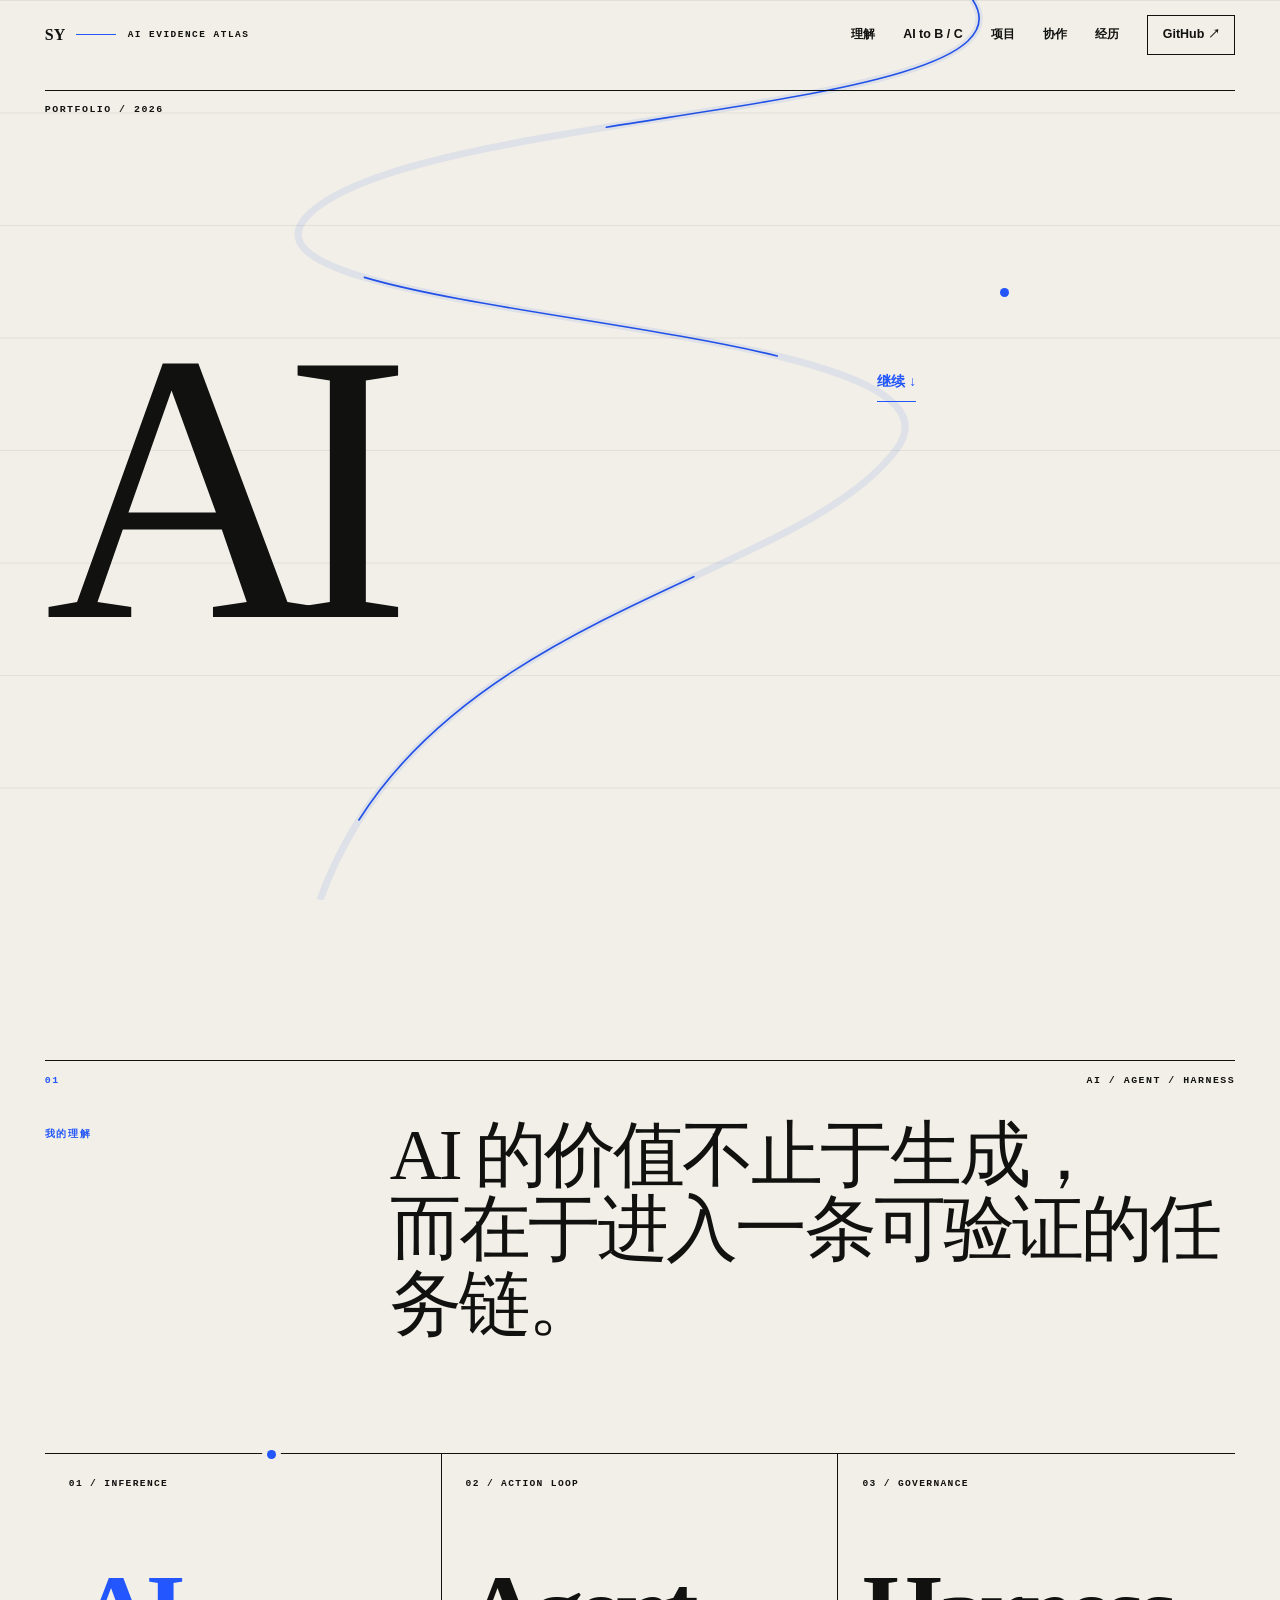
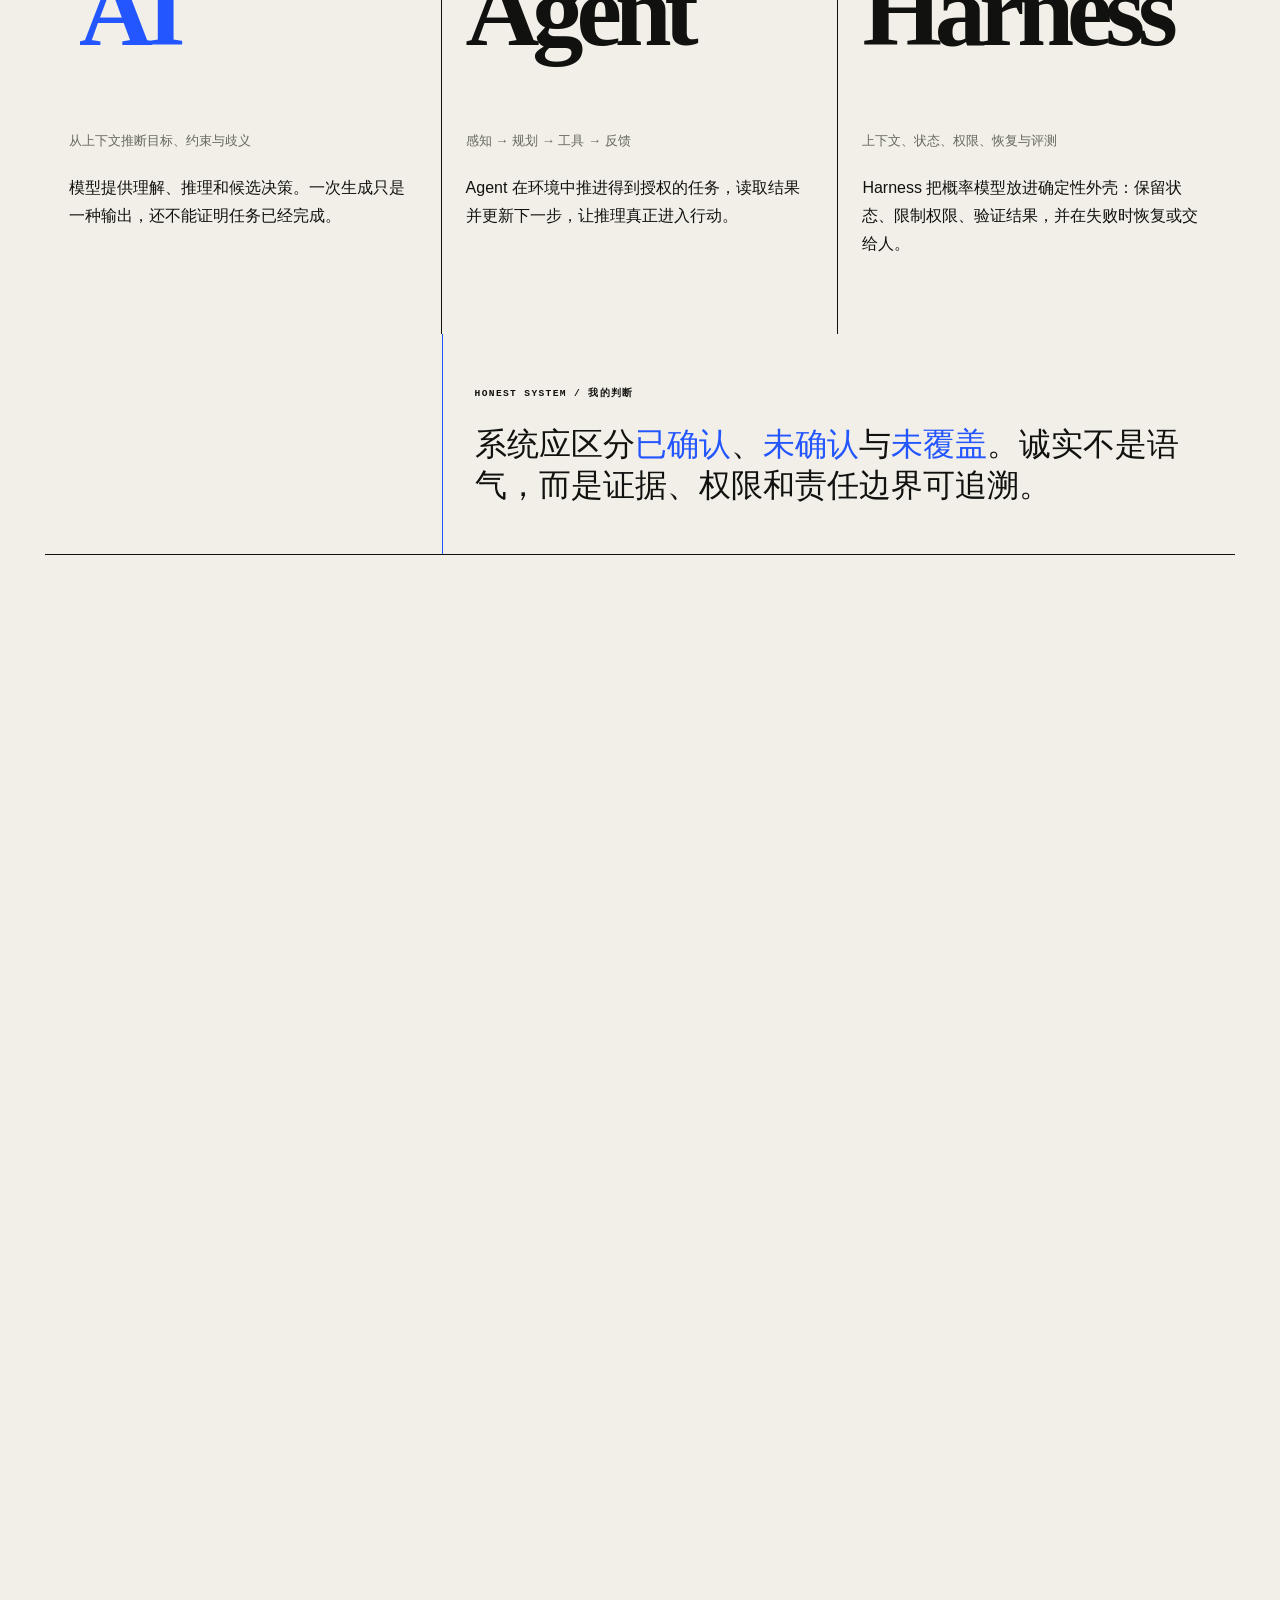
==== commit c3ae0467: "收紧 Personal Agent 事实边界" ====
--- a/outputs/index.html
+++ b/outputs/index.html
@@ -68,7 +68,7 @@
         <div class="dossier-register"><span>PROJECT / 02</span><span>ANDROID PROTOTYPE · OPENMINIS</span></div>
         <div class="agent-layout">
           <header><p class="eyebrow">PERSONAL AGENT</p><h3>让手机里的 Agent，<br><em>带着上下文做事。</em></h3><p>基于 OpenMinis 的 Android Personal Agent 原型：结合持续记忆、可复用 Skill 与设备能力理解不完整的请求，并把关键行动留在用户授权之下。</p></header>
-          <div class="agent-system"><article><span>01 / PRODUCT</span><strong>Android 产品化</strong><p>完成“AI居民”品牌、默认 Agent 身份与安全迁移；用户自定义身份不会被覆盖。</p></article><article><span>02 / SKILLS</span><strong>Memory、Skills 与模型接入</strong><p>预装 Global Memory、Calendar Butler 和 Miaoda Game Remix，并加入千帆快捷接入。</p></article><article><span>03 / RELIABILITY</span><strong>独立可靠性实验</strong><p>另用独立 Harness 原型验证歧义停止、行动审批、幂等与失败恢复；尚未完整接入 Android App。</p></article></div>
+          <div class="agent-system"><article><span>01 / PRODUCT</span><strong>Android 产品化</strong><p>完成“AI居民”品牌、默认 Agent 身份与安全迁移；用户自定义身份不会被覆盖。</p></article><article><span>02 / SKILLS</span><strong>Memory 与 Skills</strong><p>预装 Global Memory、Calendar Butler 和 Miaoda Game Remix，并用资源与安装路径测试确认。</p></article><article><span>03 / PROVIDER</span><strong>千帆接入与构建</strong><p>加入千帆快捷接入，完成定向测试、Android APK 构建与公开 Demo Release。</p></article></div>
         </div>
         <div class="agent-evidence"><div><span>VERIFIED / 01</span><strong>品牌与身份迁移</strong></div><div><span>VERIFIED / 02</span><strong>Skills 与千帆接入</strong></div><div><span>VERIFIED / 03</span><strong>APK 构建与公开 Release</strong></div><div class="unconfirmed"><span>UNCONFIRMED / 04</span><strong>真机安装与跨 App E2E</strong></div></div>
         <p class="boundary-note"><span>BOUNDARY</span> Android 构建与定向测试已通过；完整 Harness Core 尚未接入产品，真机安装、启动及跨 App E2E 尚未验证。</p>
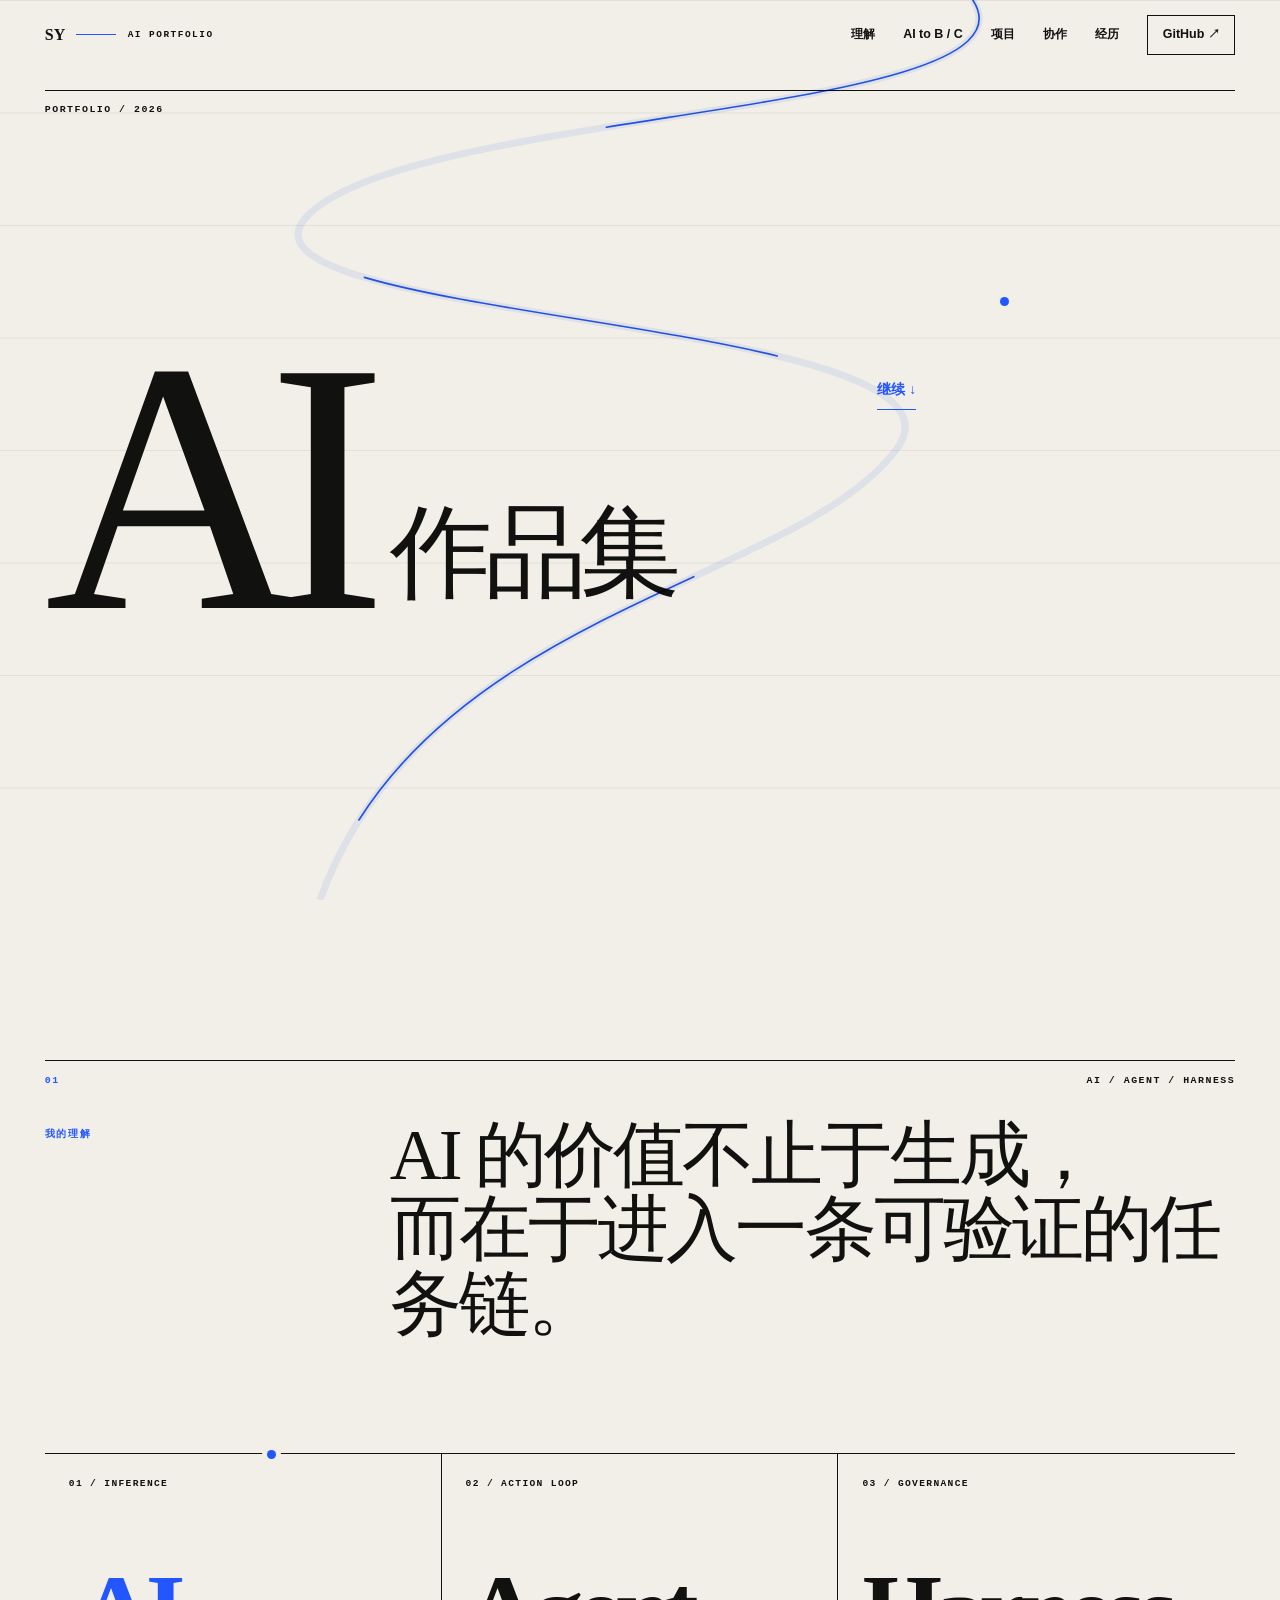
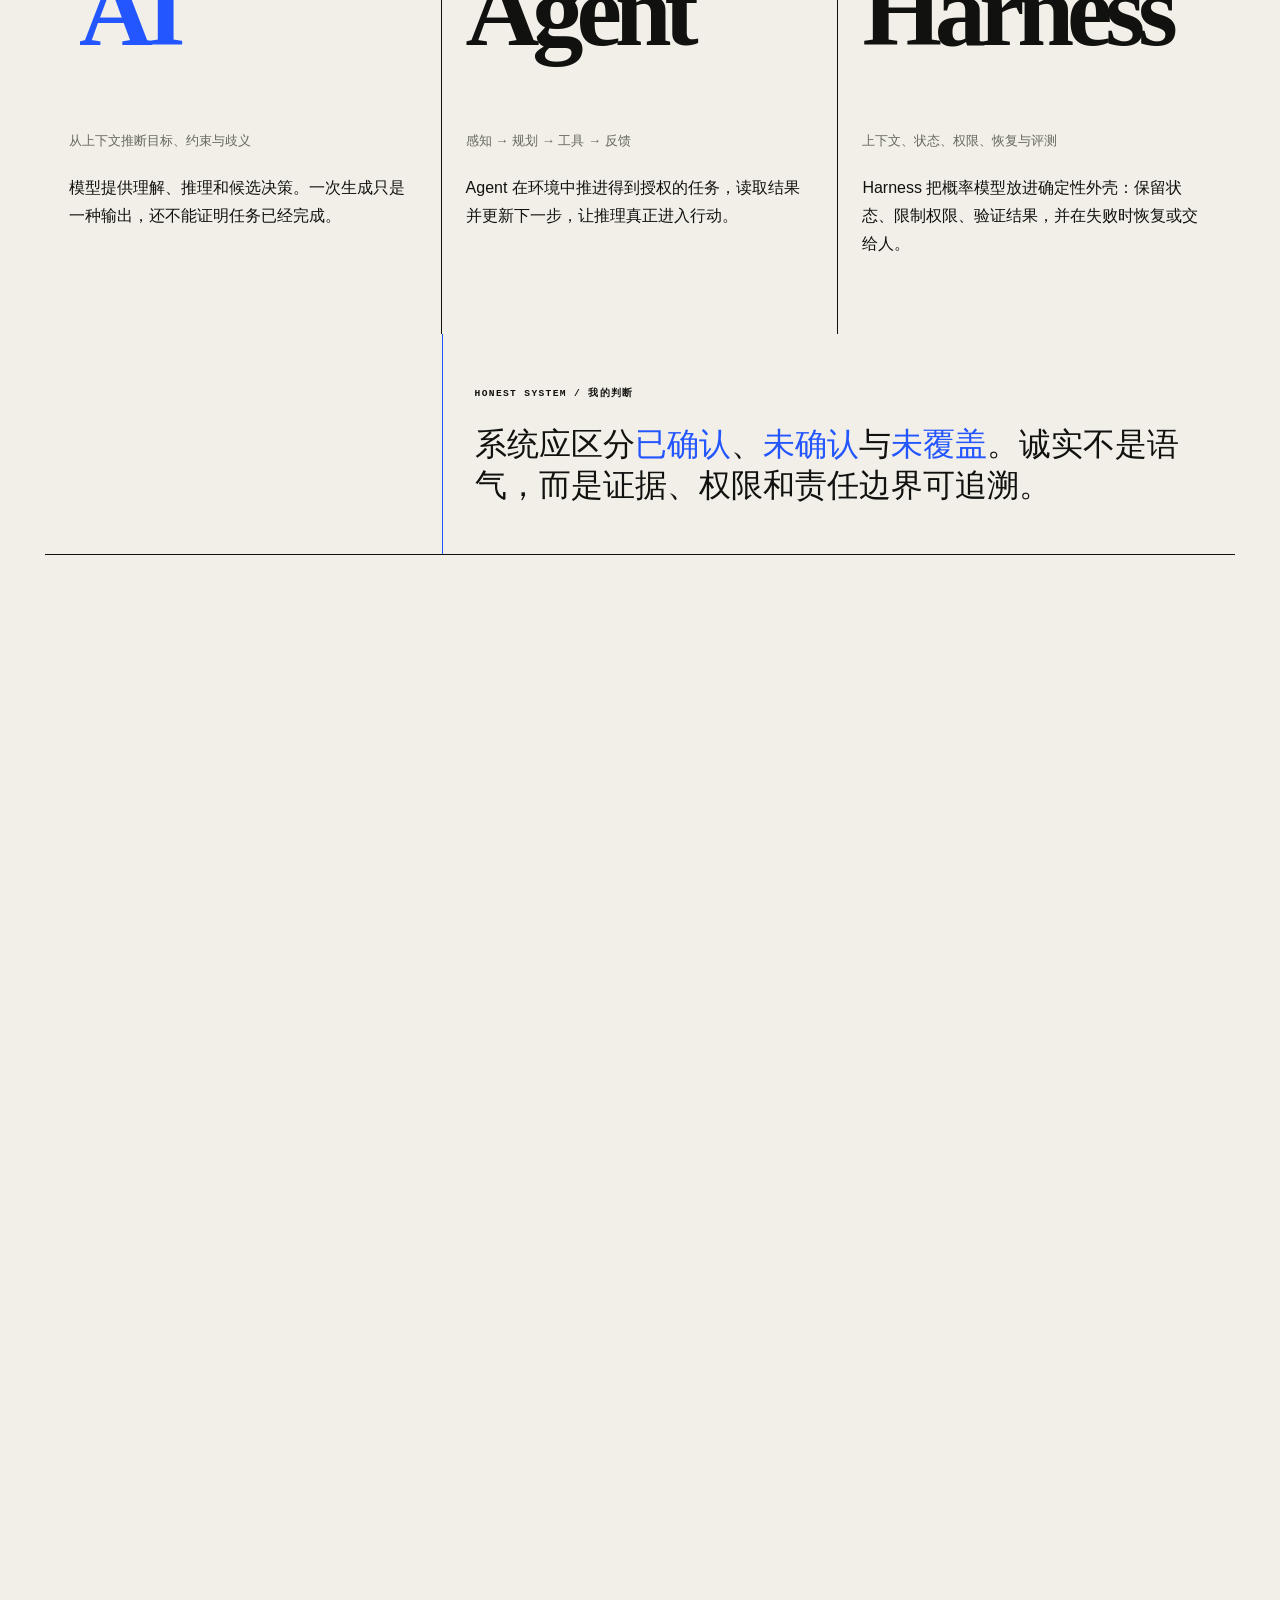
==== commit 8cf602f0: "将首页标题改为 AI 作品集" ====
--- a/outputs/index.html
+++ b/outputs/index.html
@@ -8,7 +8,7 @@
   <link rel="icon" href="data:,">
   <script>document.documentElement.classList.add('has-js')</script>
   <link rel="stylesheet" href="evidence-atlas.css">
-  <title>孙颖 · AI Evidence Atlas</title>
+  <title>孙颖 · AI 作品集</title>
 </head>
 <body>
   <a class="skip-link" href="#content">跳到正文</a>
@@ -18,7 +18,7 @@
   </svg>
 
   <header class="site-header" id="siteHeader">
-    <a class="wordmark" href="#top" aria-label="回到首页"><span>SY</span><i></i><small>AI EVIDENCE ATLAS</small></a>
+    <a class="wordmark" href="#top" aria-label="回到首页"><span>SY</span><i></i><small>AI PORTFOLIO</small></a>
     <button class="menu-toggle" type="button" aria-label="打开导航" aria-expanded="false" aria-controls="primaryNav"><span></span><span></span></button>
     <nav class="primary-nav" id="primaryNav" aria-label="主导航">
       <a href="#atlas">理解</a><a href="#business">AI to B / C</a><a href="#projects">项目</a><a href="#method">协作</a><a href="#experience">经历</a>
@@ -31,7 +31,7 @@
       <div class="hero-register" aria-hidden="true"><span>PORTFOLIO / 2026</span></div>
       <div class="hero-thesis" data-thread data-thread-x="76">
         <span class="thread-node" aria-hidden="true"></span>
-        <h1>AI</h1>
+        <h1><span>AI</span><small>作品集</small></h1>
         <div class="hero-actions"><a class="text-link text-link-primary" href="#atlas">继续 <span>↓</span></a></div>
       </div>
     </section>
--- a/outputs/evidence-atlas.css
+++ b/outputs/evidence-atlas.css
@@ -39,6 +39,6 @@
 .hero-thesis h1{font-size:clamp(5rem,10vw,11rem);line-height:.8;letter-spacing:-.08em}.business-heading{display:grid;grid-template-columns:1fr 2.45fr;margin-top:4rem}.business-heading .eyebrow{padding-top:.6rem}.business-views{position:relative;display:grid;grid-template-columns:1fr 1fr;margin-top:7rem;border-top:1px solid;border-bottom:1px solid}.business-views>.thread-node{right:21.7%;top:-.25rem}.business-views article{min-height:25rem;padding:1.5rem;border-right:1px solid}.business-views article:last-child{border-right:0}.business-views span{font:600 .62rem var(--mono);letter-spacing:.13em;color:var(--blue)}.business-views h3{max-width:25rem;margin:6rem 0 1.5rem;font:600 clamp(2rem,3.8vw,4rem)/1.05 var(--serif);letter-spacing:-.04em}.business-views p{max-width:35rem;line-height:1.8;color:var(--muted)}.projects-heading{margin-bottom:6rem}.projects-heading h2{margin:0;font:500 clamp(5rem,12vw,13rem)/.8 var(--serif);letter-spacing:-.075em}.compact-project{margin-bottom:9rem}.compact-project .slide-title h3{font-size:clamp(5rem,11vw,12rem)}.compact-project .slide-artifact figure{max-height:calc(100svh - 7rem)}.compact-project .slide-artifact img{max-height:calc(100svh - 9rem);object-fit:contain}.agent-dossier{margin-bottom:9rem}.project-index{margin-top:8rem}.finale{min-height:56svh}.finale>a{font-size:clamp(2.5rem,7vw,7rem)}
 @media(max-width:900px){.business-heading{grid-template-columns:1fr}.business-views{grid-template-columns:1fr}.business-views article{min-height:auto;padding:3rem 0;border-right:0;border-bottom:1px solid}.business-views article:last-child{border-bottom:0}.business-views h3{margin:2rem 0 1rem}.compact-project .slide-artifact figure,.compact-project .slide-artifact img{max-height:none}}
 @media(max-width:620px){.hero-thesis h1{font-size:28vw}.business-heading{margin-top:3rem}.projects-heading{margin:4rem 0}.projects-heading h2{font-size:26vw}.agent-layout{display:block}.agent-system{margin-top:4rem}.finale{min-height:48svh}}
-.hero{grid-template-columns:1fr;grid-template-rows:auto 1fr}.hero-thesis{grid-column:1;align-self:center;max-width:none;padding:3vh 0 5vh;display:grid;grid-template-columns:minmax(0,1.35fr) minmax(12rem,.65fr);gap:clamp(2rem,7vw,8rem);align-items:end}.hero-thesis h1{grid-row:1/3;margin:0;font-size:clamp(12rem,30vw,31rem);line-height:.65;letter-spacing:-.1em}.hero-actions{grid-column:2;align-self:end}
-@media(max-width:620px){.hero-thesis{display:block;padding:8vh 0 4vh}.hero-thesis h1{font-size:48vw;margin-bottom:3rem}.hero-thesis>p{margin-bottom:1.5rem}}
+.hero{grid-template-columns:1fr;grid-template-rows:auto 1fr}.hero-thesis{grid-column:1;align-self:center;max-width:none;padding:3vh 0 5vh;display:grid;grid-template-columns:minmax(0,1.35fr) minmax(12rem,.65fr);gap:clamp(2rem,7vw,8rem);align-items:end}.hero-thesis h1{grid-row:1/3;display:flex;align-items:flex-end;gap:clamp(1.5rem,3vw,4rem);margin:0;font-size:clamp(12rem,28vw,29rem);line-height:.65;letter-spacing:-.1em}.hero-thesis h1 small{padding-bottom:.08em;font:500 clamp(4rem,8vw,8rem)/.85 var(--serif);letter-spacing:-.07em;white-space:nowrap}.hero-actions{grid-column:2;align-self:end}
+@media(max-width:620px){.hero-thesis{display:block;padding:8vh 0 4vh}.hero-thesis h1{display:block;font-size:48vw;margin-bottom:3rem}.hero-thesis h1 small{display:block;margin-top:.35em;padding:0;font-size:.4em}.hero-thesis>p{margin-bottom:1.5rem}}
 .atlas-heading{position:relative;z-index:2}.section-heading.atlas-heading h2{max-width:52rem;font-size:clamp(3rem,5.6vw,6rem);line-height:1.04;letter-spacing:-.04em}.atlas-map{margin-top:7rem}
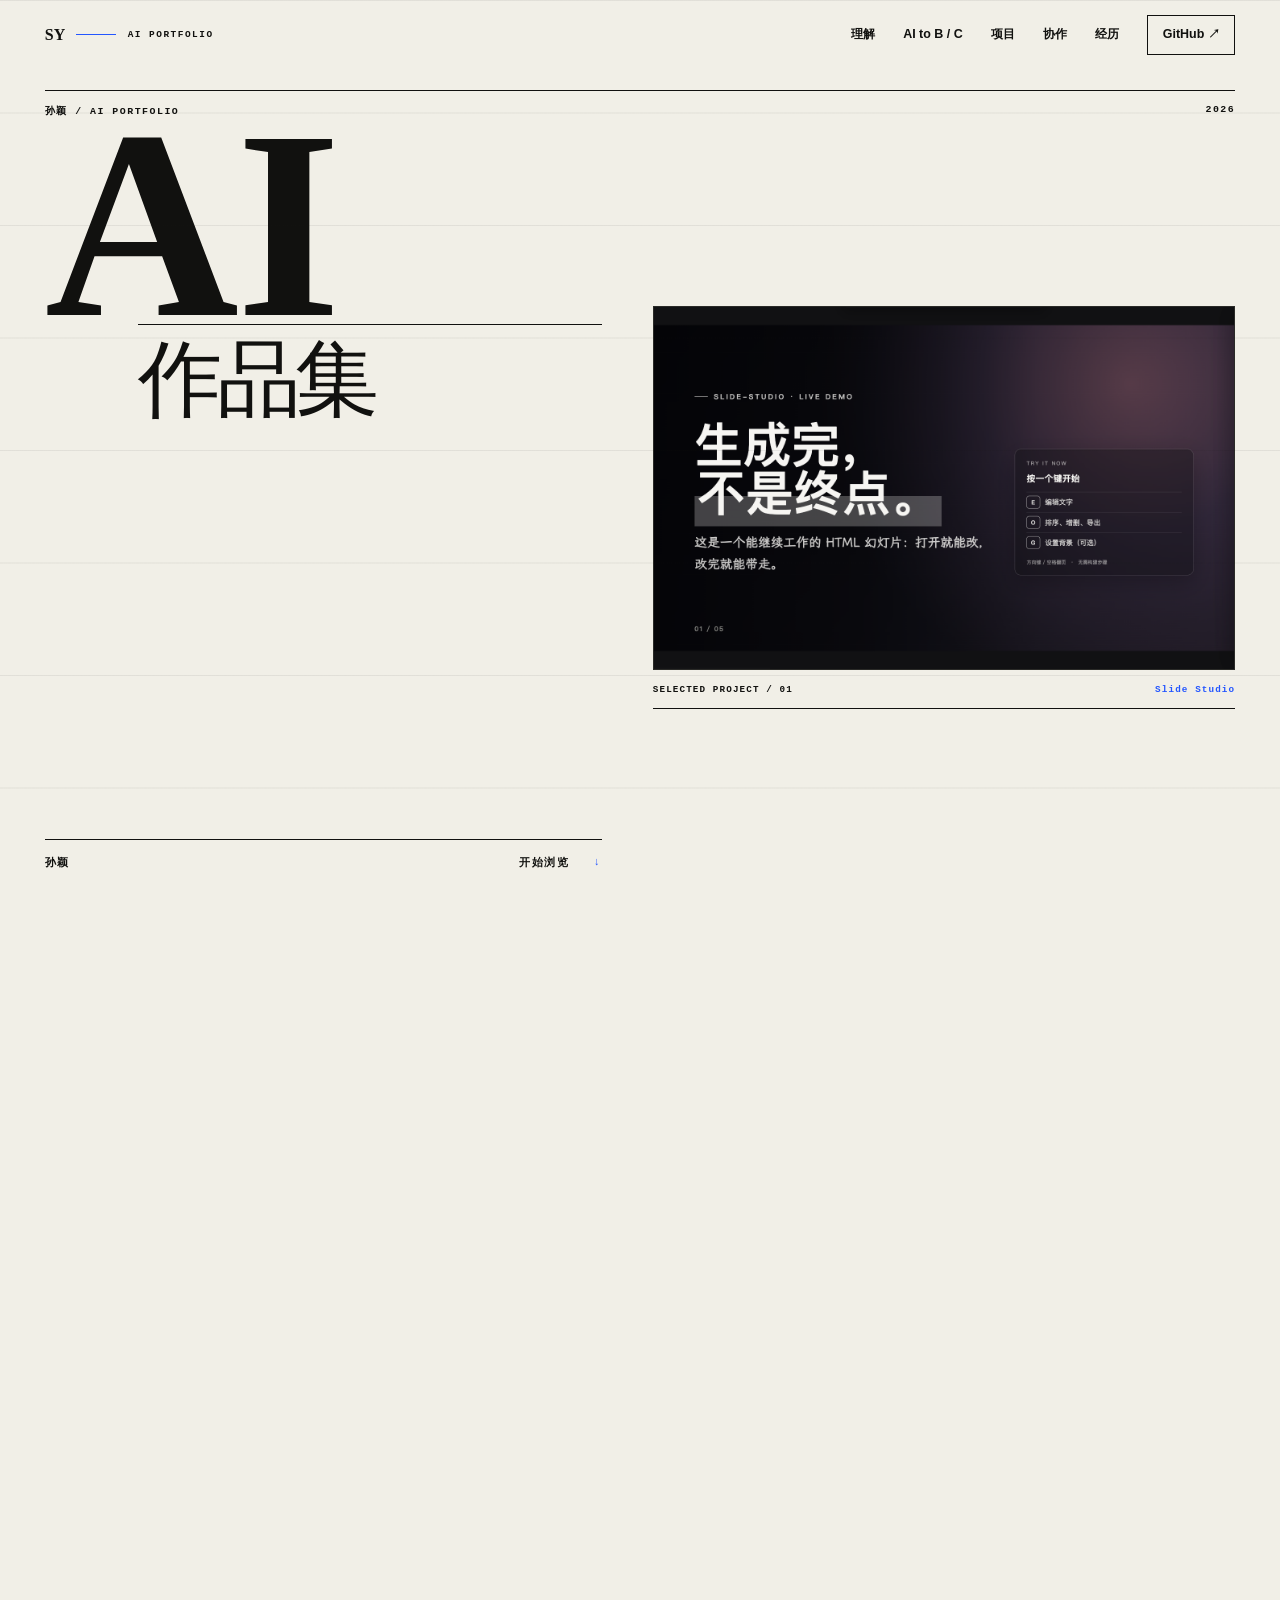
==== commit fd9bf91e: "重做 AI 作品集首页构图" ====
--- a/outputs/index.html
+++ b/outputs/index.html
@@ -28,17 +28,21 @@
 
   <main id="content">
     <section class="hero chapter" id="top" data-chapter="hero">
-      <div class="hero-register" aria-hidden="true"><span>PORTFOLIO / 2026</span></div>
-      <div class="hero-thesis" data-thread data-thread-x="76">
-        <span class="thread-node" aria-hidden="true"></span>
-        <h1><span>AI</span><small>作品集</small></h1>
-        <div class="hero-actions"><a class="text-link text-link-primary" href="#atlas">继续 <span>↓</span></a></div>
+      <div class="hero-register" aria-hidden="true"><span>孙颖 / AI PORTFOLIO</span><span>2026</span></div>
+      <div class="hero-cover">
+        <div class="hero-title-lockup">
+          <h1><span>AI</span><small>作品集</small></h1>
+          <div class="hero-byline"><span>孙颖</span><a href="#atlas">开始浏览 <b>↓</b></a></div>
+        </div>
+        <a class="hero-featured" href="#slide-studio" aria-label="查看 Slide Studio 项目">
+          <figure><img src="assets/slide-studio/live-cover.png" width="1440" height="900" alt="Slide Studio 真实界面"><figcaption><span>SELECTED PROJECT / 01</span><strong>Slide Studio</strong></figcaption></figure>
+        </a>
       </div>
     </section>
 
     <section class="atlas chapter" id="atlas" data-chapter="atlas">
       <div class="chapter-index"><span>01</span><p>AI / AGENT / HARNESS</p></div>
-      <header class="section-heading atlas-heading"><p class="eyebrow">我的理解</p><h2>AI 的价值不止于生成，<br>而在于进入一条可验证的任务链。</h2></header>
+      <header class="section-heading atlas-heading"><p class="eyebrow">我的理解</p><h2>智能是平权的，<br><em>context</em> 是不平权的。</h2></header>
       <div class="atlas-map" data-thread data-thread-x="19">
         <span class="thread-node" aria-hidden="true"></span>
         <article class="atlas-node is-active" data-atlas-state="0"><button type="button" aria-pressed="true"><span>01 / INFERENCE</span><strong>AI</strong><i>从上下文推断目标、约束与歧义</i></button><p>模型提供理解、推理和候选决策。一次生成只是一种输出，还不能证明任务已经完成。</p></article>
--- a/outputs/evidence-atlas.css
+++ b/outputs/evidence-atlas.css
@@ -42,3 +42,8 @@
 .hero{grid-template-columns:1fr;grid-template-rows:auto 1fr}.hero-thesis{grid-column:1;align-self:center;max-width:none;padding:3vh 0 5vh;display:grid;grid-template-columns:minmax(0,1.35fr) minmax(12rem,.65fr);gap:clamp(2rem,7vw,8rem);align-items:end}.hero-thesis h1{grid-row:1/3;display:flex;align-items:flex-end;gap:clamp(1.5rem,3vw,4rem);margin:0;font-size:clamp(12rem,28vw,29rem);line-height:.65;letter-spacing:-.1em}.hero-thesis h1 small{padding-bottom:.08em;font:500 clamp(4rem,8vw,8rem)/.85 var(--serif);letter-spacing:-.07em;white-space:nowrap}.hero-actions{grid-column:2;align-self:end}
 @media(max-width:620px){.hero-thesis{display:block;padding:8vh 0 4vh}.hero-thesis h1{display:block;font-size:48vw;margin-bottom:3rem}.hero-thesis h1 small{display:block;margin-top:.35em;padding:0;font-size:.4em}.hero-thesis>p{margin-bottom:1.5rem}}
 .atlas-heading{position:relative;z-index:2}.section-heading.atlas-heading h2{max-width:52rem;font-size:clamp(3rem,5.6vw,6rem);line-height:1.04;letter-spacing:-.04em}.atlas-map{margin-top:7rem}
+
+/* Portfolio cover: one typographic lockup, one real artifact, one entry. */
+body[data-current-chapter="hero"] .evidence-thread{opacity:0}.hero-cover{grid-column:1/-1;min-height:0;display:grid;grid-template-columns:repeat(12,minmax(0,1fr));gap:clamp(1rem,2vw,2rem);align-items:center;padding:3vh 0 1vh}.hero-title-lockup{grid-column:1/7;align-self:stretch;display:flex;min-width:0;flex-direction:column;justify-content:center;padding-right:clamp(1rem,2vw,2rem)}.hero-title-lockup h1{display:grid;grid-template-columns:repeat(6,1fr);margin:0;font-family:var(--serif);font-weight:600;letter-spacing:-.105em}.hero-title-lockup h1 span{grid-column:1/7;font-size:clamp(10rem,21vw,23rem);line-height:.59}.hero-title-lockup h1 small{grid-column:2/7;margin-top:.24em;padding-top:.2em;border-top:1px solid;font:500 clamp(3.8rem,6.6vw,7rem)/.9 var(--serif);letter-spacing:-.06em;white-space:nowrap}.hero-byline{display:flex;justify-content:space-between;align-items:center;margin-top:auto;padding-top:1rem;border-top:1px solid;font:600 .68rem var(--mono);letter-spacing:.14em}.hero-byline a{display:flex;gap:1.5rem;color:inherit;text-decoration:none}.hero-byline b{color:var(--blue)}.hero-featured{grid-column:7/13;display:block;color:inherit;text-decoration:none}.hero-featured figure{margin:0;transition:transform .5s var(--ease)}.hero-featured:hover figure,.hero-featured:focus-visible figure{transform:translateY(-.35rem)}.hero-featured img{display:block;width:100%;height:auto;aspect-ratio:16/10;object-fit:contain;border:1px solid #2a2a27;background:#181816}.hero-featured figcaption{display:flex;justify-content:space-between;gap:1rem;padding:.85rem 0;border-bottom:1px solid;color:var(--ink);font:600 .58rem var(--mono);letter-spacing:.12em}.hero-featured figcaption strong{font-weight:600;color:var(--blue)}.has-js .hero-title-lockup,.has-js .hero-featured{opacity:0;transform:translateY(1rem)}.is-ready .hero-title-lockup,.is-ready .hero-featured{opacity:1;transform:none;transition:opacity .55s ease,transform .7s var(--ease)}.is-ready .hero-featured{transition-delay:.08s}.evidence-thread{transition:opacity .3s ease}.section-heading.atlas-heading h2 em{color:var(--blue);font-style:normal}
+@media(max-width:900px){.hero-title-lockup{grid-column:1/7}.hero-title-lockup h1 span{font-size:20vw}.hero-title-lockup h1 small{font-size:6.5vw}.hero-featured{grid-column:7/13}}
+@media(max-width:620px){.hero{min-height:auto}.hero-cover{display:block;padding:7vh 0 2rem}.hero-title-lockup{padding:0}.hero-title-lockup h1 span{font-size:46vw}.hero-title-lockup h1 small{grid-column:1/7;margin-top:.32em;font-size:17vw}.hero-byline{margin-top:3rem}.hero-featured{margin-top:4rem}.hero-featured:hover figure{transform:none}.has-js .hero-title-lockup,.has-js .hero-featured{opacity:1;transform:none}}
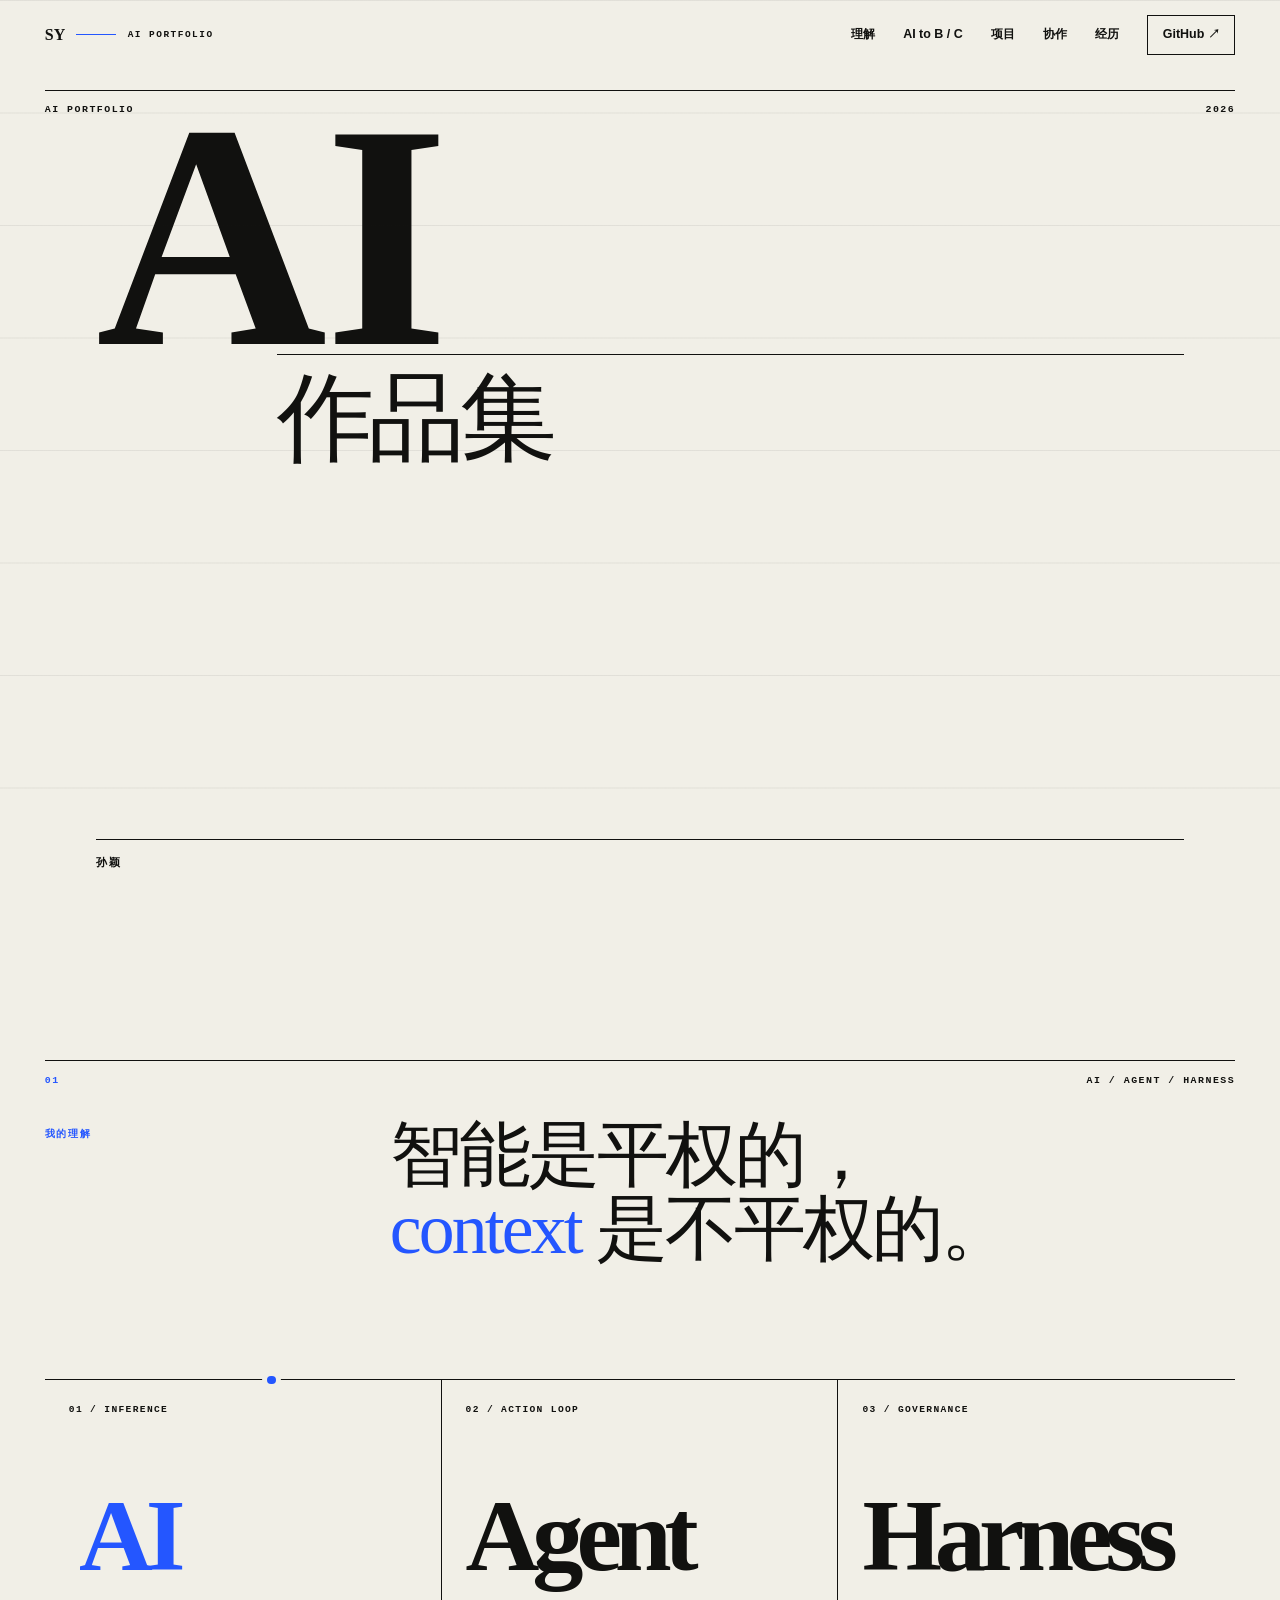
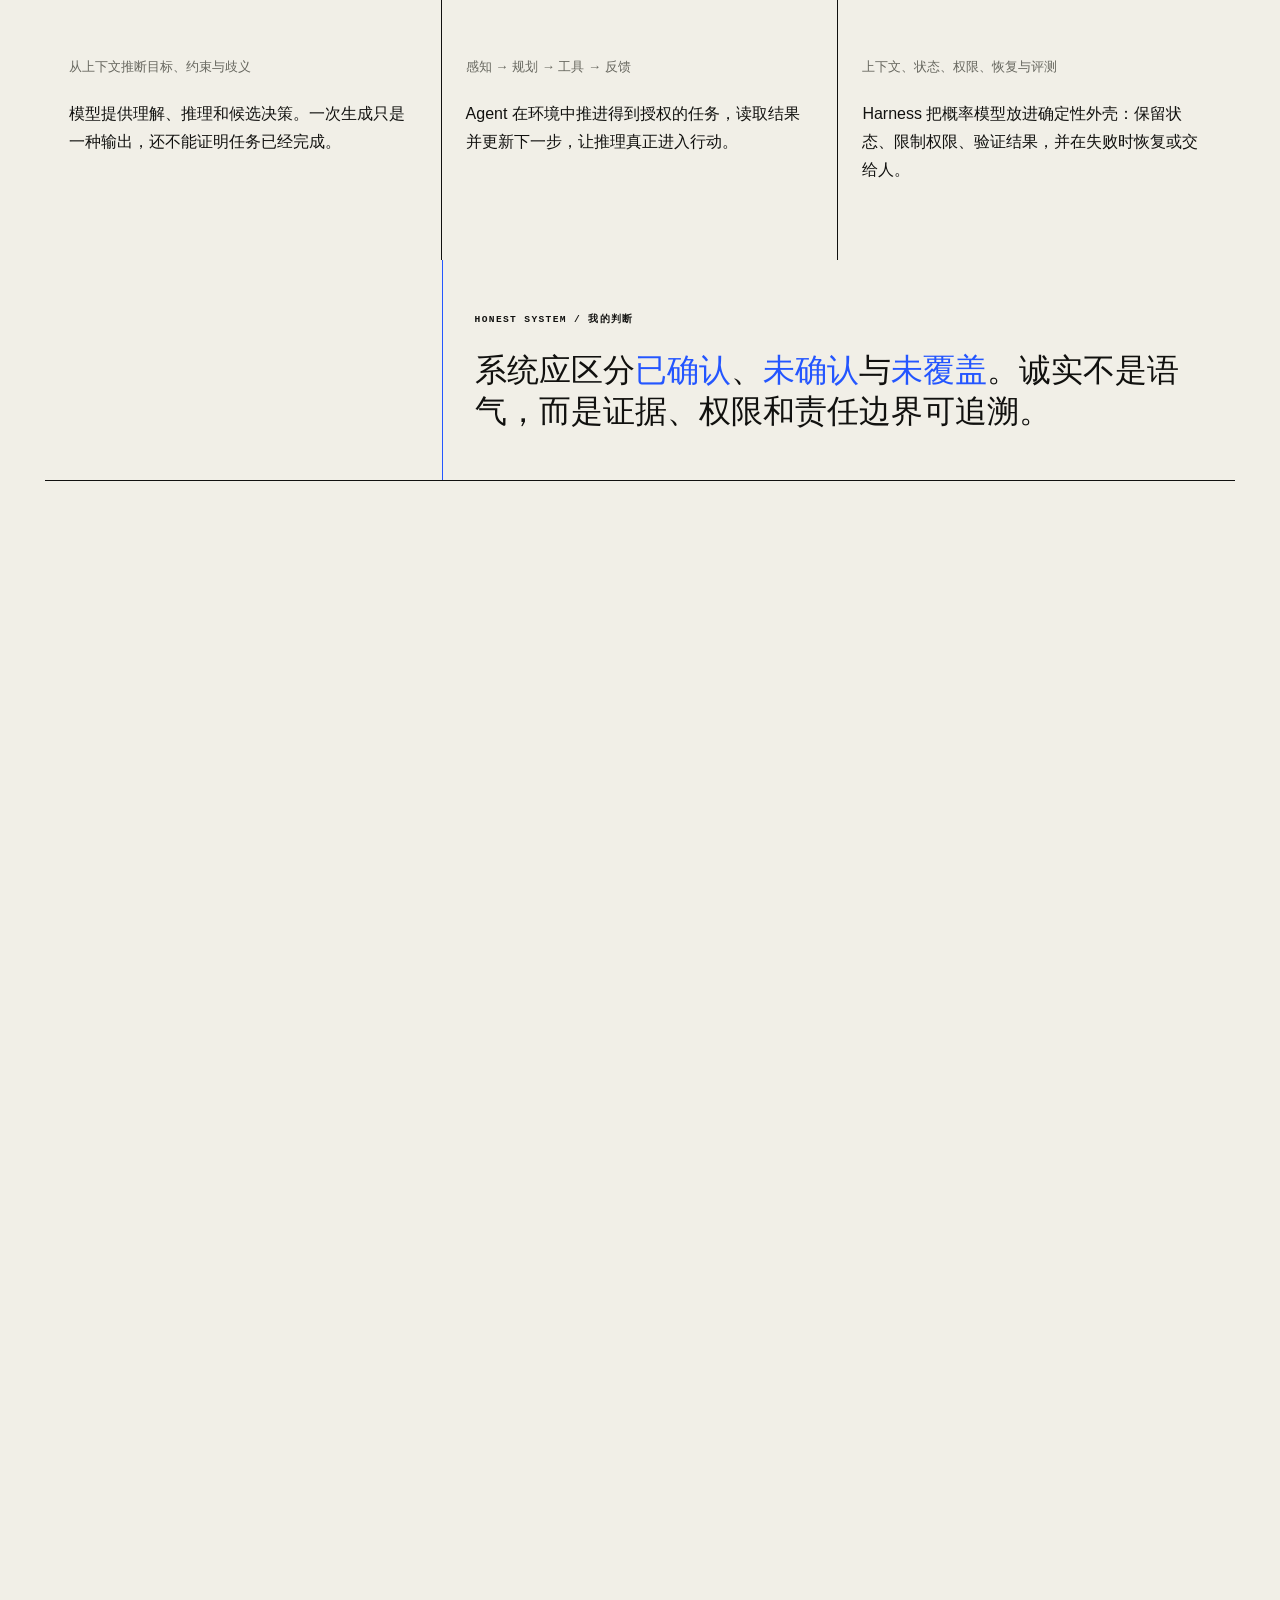
==== commit f418bc91: "精简首页与 Personal Agent 页面" ====
--- a/outputs/index.html
+++ b/outputs/index.html
@@ -28,15 +28,12 @@
 
   <main id="content">
     <section class="hero chapter" id="top" data-chapter="hero">
-      <div class="hero-register" aria-hidden="true"><span>孙颖 / AI PORTFOLIO</span><span>2026</span></div>
+      <div class="hero-register" aria-hidden="true"><span>AI PORTFOLIO</span><span>2026</span></div>
       <div class="hero-cover">
         <div class="hero-title-lockup">
           <h1><span>AI</span><small>作品集</small></h1>
-          <div class="hero-byline"><span>孙颖</span><a href="#atlas">开始浏览 <b>↓</b></a></div>
+          <div class="hero-byline"><span>孙颖</span></div>
         </div>
-        <a class="hero-featured" href="#slide-studio" aria-label="查看 Slide Studio 项目">
-          <figure><img src="assets/slide-studio/live-cover.png" width="1440" height="900" alt="Slide Studio 真实界面"><figcaption><span>SELECTED PROJECT / 01</span><strong>Slide Studio</strong></figcaption></figure>
-        </a>
       </div>
     </section>
 
@@ -71,11 +68,9 @@
         <span class="thread-node" aria-hidden="true"></span>
         <div class="dossier-register"><span>PROJECT / 02</span><span>ANDROID PROTOTYPE · OPENMINIS</span></div>
         <div class="agent-layout">
-          <header><p class="eyebrow">PERSONAL AGENT</p><h3>让手机里的 Agent，<br><em>带着上下文做事。</em></h3><p>基于 OpenMinis 的 Android Personal Agent 原型：结合持续记忆、可复用 Skill 与设备能力理解不完整的请求，并把关键行动留在用户授权之下。</p></header>
+          <header><h3 class="agent-name">Personal<br><em>Agent</em></h3><p class="agent-tagline">让手机里的 Agent，带着上下文做事。</p><p>基于 OpenMinis 的 Android Personal Agent 原型：结合持续记忆、可复用 Skill 与设备能力理解不完整的请求，并把关键行动留在用户授权之下。</p></header>
           <div class="agent-system"><article><span>01 / PRODUCT</span><strong>Android 产品化</strong><p>完成“AI居民”品牌、默认 Agent 身份与安全迁移；用户自定义身份不会被覆盖。</p></article><article><span>02 / SKILLS</span><strong>Memory 与 Skills</strong><p>预装 Global Memory、Calendar Butler 和 Miaoda Game Remix，并用资源与安装路径测试确认。</p></article><article><span>03 / PROVIDER</span><strong>千帆接入与构建</strong><p>加入千帆快捷接入，完成定向测试、Android APK 构建与公开 Demo Release。</p></article></div>
         </div>
-        <div class="agent-evidence"><div><span>VERIFIED / 01</span><strong>品牌与身份迁移</strong></div><div><span>VERIFIED / 02</span><strong>Skills 与千帆接入</strong></div><div><span>VERIFIED / 03</span><strong>APK 构建与公开 Release</strong></div><div class="unconfirmed"><span>UNCONFIRMED / 04</span><strong>真机安装与跨 App E2E</strong></div></div>
-        <p class="boundary-note"><span>BOUNDARY</span> Android 构建与定向测试已通过；完整 Harness Core 尚未接入产品，真机安装、启动及跨 App E2E 尚未验证。</p>
         <div class="project-links"><a href="https://github.com/OpenMinis/OpenMinis" target="_blank" rel="noopener noreferrer">OpenMinis 源项目 ↗</a><a href="https://github.com/Ying-A1/qiguang-nia-releases/releases/tag/v1.14-ai-juren" target="_blank" rel="noopener noreferrer">Android Demo ↗</a></div>
       </article>
 
--- a/outputs/evidence-atlas.css
+++ b/outputs/evidence-atlas.css
@@ -47,3 +47,6 @@
 body[data-current-chapter="hero"] .evidence-thread{opacity:0}.hero-cover{grid-column:1/-1;min-height:0;display:grid;grid-template-columns:repeat(12,minmax(0,1fr));gap:clamp(1rem,2vw,2rem);align-items:center;padding:3vh 0 1vh}.hero-title-lockup{grid-column:1/7;align-self:stretch;display:flex;min-width:0;flex-direction:column;justify-content:center;padding-right:clamp(1rem,2vw,2rem)}.hero-title-lockup h1{display:grid;grid-template-columns:repeat(6,1fr);margin:0;font-family:var(--serif);font-weight:600;letter-spacing:-.105em}.hero-title-lockup h1 span{grid-column:1/7;font-size:clamp(10rem,21vw,23rem);line-height:.59}.hero-title-lockup h1 small{grid-column:2/7;margin-top:.24em;padding-top:.2em;border-top:1px solid;font:500 clamp(3.8rem,6.6vw,7rem)/.9 var(--serif);letter-spacing:-.06em;white-space:nowrap}.hero-byline{display:flex;justify-content:space-between;align-items:center;margin-top:auto;padding-top:1rem;border-top:1px solid;font:600 .68rem var(--mono);letter-spacing:.14em}.hero-byline a{display:flex;gap:1.5rem;color:inherit;text-decoration:none}.hero-byline b{color:var(--blue)}.hero-featured{grid-column:7/13;display:block;color:inherit;text-decoration:none}.hero-featured figure{margin:0;transition:transform .5s var(--ease)}.hero-featured:hover figure,.hero-featured:focus-visible figure{transform:translateY(-.35rem)}.hero-featured img{display:block;width:100%;height:auto;aspect-ratio:16/10;object-fit:contain;border:1px solid #2a2a27;background:#181816}.hero-featured figcaption{display:flex;justify-content:space-between;gap:1rem;padding:.85rem 0;border-bottom:1px solid;color:var(--ink);font:600 .58rem var(--mono);letter-spacing:.12em}.hero-featured figcaption strong{font-weight:600;color:var(--blue)}.has-js .hero-title-lockup,.has-js .hero-featured{opacity:0;transform:translateY(1rem)}.is-ready .hero-title-lockup,.is-ready .hero-featured{opacity:1;transform:none;transition:opacity .55s ease,transform .7s var(--ease)}.is-ready .hero-featured{transition-delay:.08s}.evidence-thread{transition:opacity .3s ease}.section-heading.atlas-heading h2 em{color:var(--blue);font-style:normal}
 @media(max-width:900px){.hero-title-lockup{grid-column:1/7}.hero-title-lockup h1 span{font-size:20vw}.hero-title-lockup h1 small{font-size:6.5vw}.hero-featured{grid-column:7/13}}
 @media(max-width:620px){.hero{min-height:auto}.hero-cover{display:block;padding:7vh 0 2rem}.hero-title-lockup{padding:0}.hero-title-lockup h1 span{font-size:46vw}.hero-title-lockup h1 small{grid-column:1/7;margin-top:.32em;font-size:17vw}.hero-byline{margin-top:3rem}.hero-featured{margin-top:4rem}.hero-featured:hover figure{transform:none}.has-js .hero-title-lockup,.has-js .hero-featured{opacity:1;transform:none}}
+.hero-cover{display:flex;align-items:center;justify-content:center}.hero-title-lockup{width:min(100%,68rem);padding-right:0}.hero-title-lockup h1 span{font-size:clamp(12rem,25vw,27rem)}.hero-title-lockup h1 small{font-size:clamp(4.2rem,7.6vw,8rem)}.hero-byline{justify-content:flex-start}.agent-layout header .agent-name{font-size:clamp(5.5rem,10vw,11rem);line-height:.73;letter-spacing:-.075em}.agent-tagline{margin:2rem 0 0!important;color:#f1efe7!important;font:500 clamp(1rem,1.4vw,1.35rem)/1.5 var(--serif)!important}.agent-layout header .agent-tagline+p{margin-top:1.5rem}
+@media(max-width:620px){.hero-title-lockup{width:100%}.hero-title-lockup h1 span{font-size:48vw}.hero-title-lockup h1 small{font-size:17vw}.agent-layout header .agent-name{font-size:23vw}.agent-tagline{font-size:1rem!important}}
+.hero .hero-cover{display:flex}.hero .hero-title-lockup{opacity:1;transform:none}.hero-featured{display:none!important}.hero-byline a{display:none}.agent-evidence{display:none}.agent-dossier>.boundary-note{display:none}
